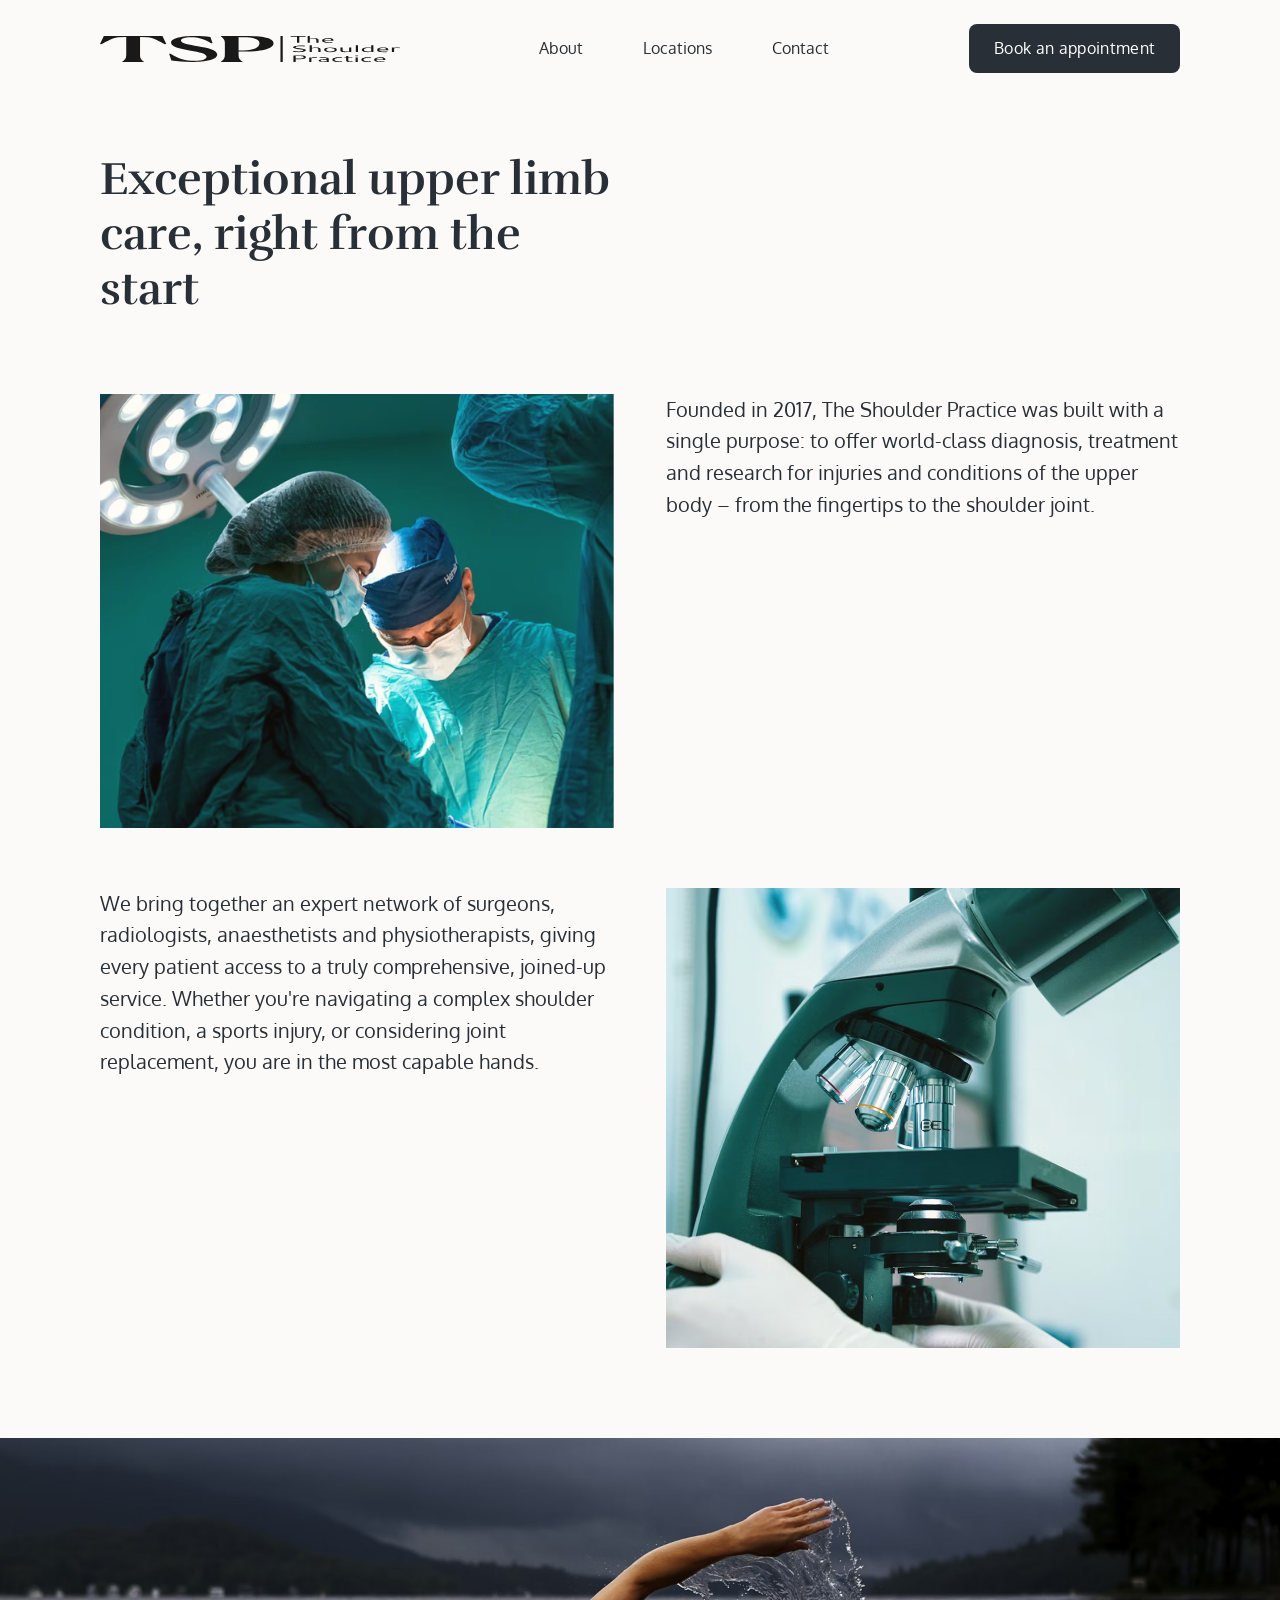
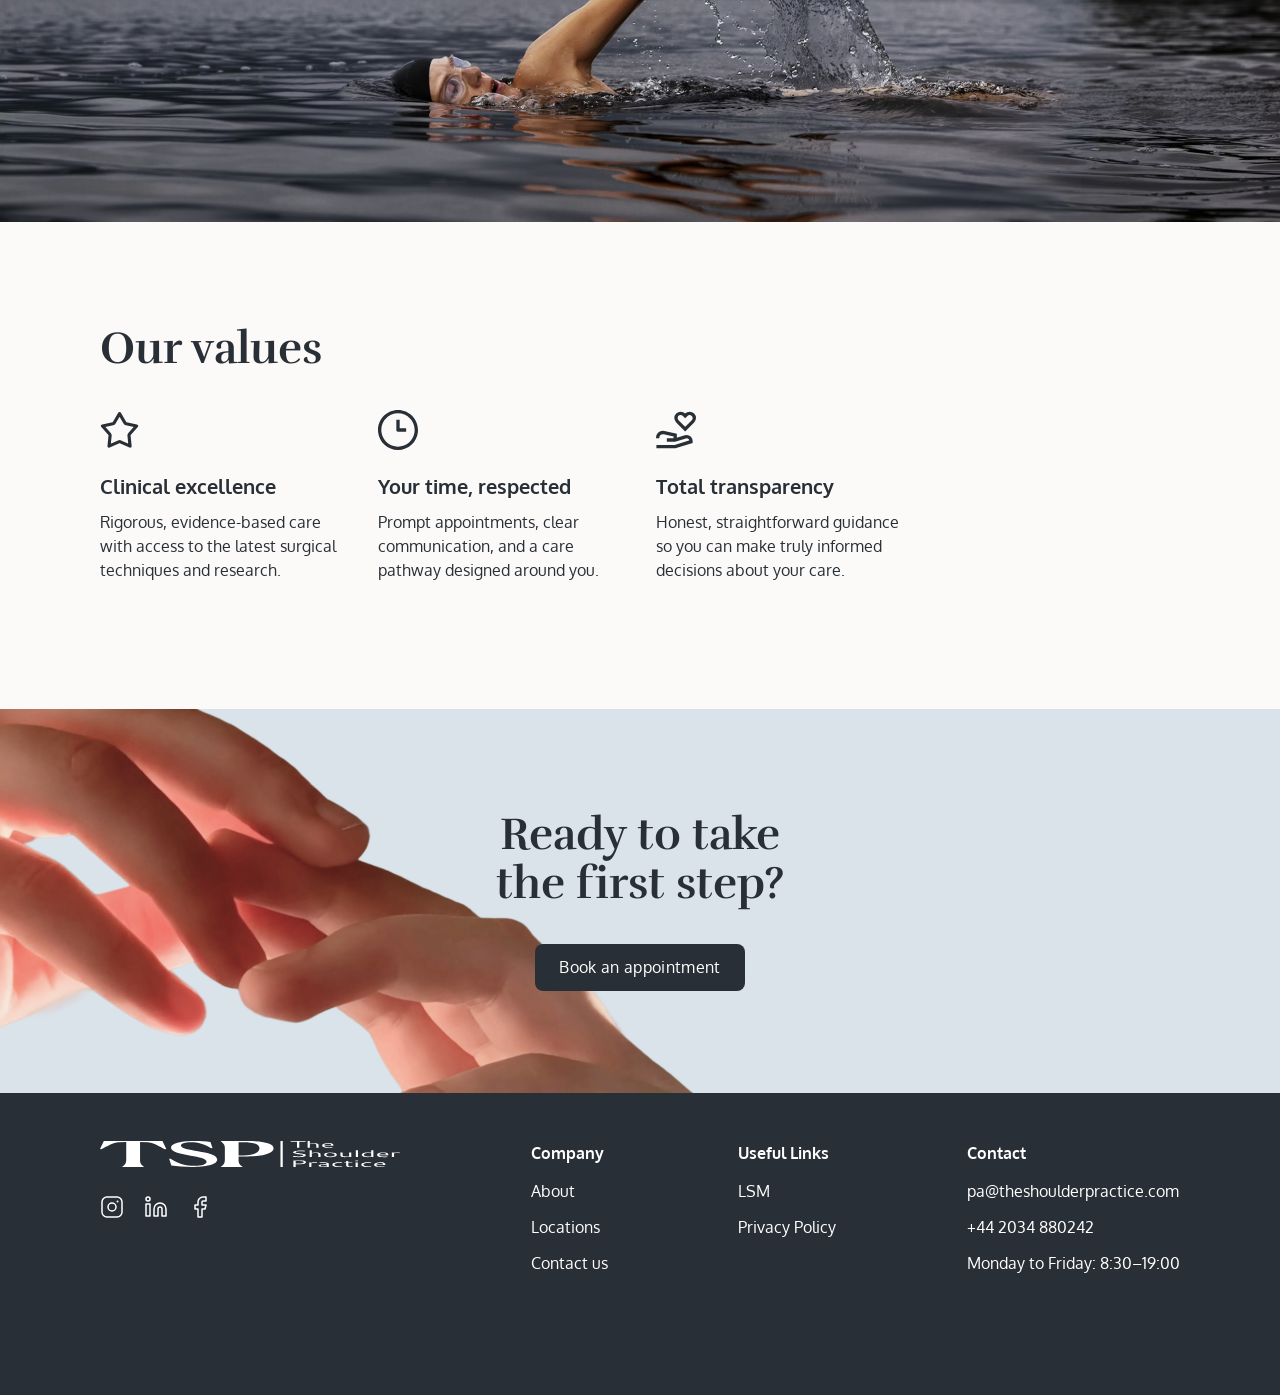
==== about.html @ f90e7d7c "first commit" ====
<!DOCTYPE html>
<html lang="en">
<head>
  <meta charset="UTF-8">
  <meta name="viewport" content="width=device-width, initial-scale=1.0">
  <title>About – The Shoulder Practice</title>
  <link rel="preconnect" href="https://fonts.googleapis.com">
  <link rel="preconnect" href="https://fonts.gstatic.com" crossorigin>
  <link href="https://fonts.googleapis.com/css2?family=Rufina:wght@400;700&family=Oxygen:wght@300;400;700&display=swap" rel="stylesheet">
  <link rel="stylesheet" href="styles.css">
</head>
<body class="about-page">

  <!-- NAVBAR -->
  <nav class="navbar" id="navbar">
    <div class="nav-inner">
      <a href="index.html" class="nav-logo-wrap">
        <img class="nav-logo logo-dark" src="logos/TSP_logo_dark.svg" alt="TSP">
      </a>
      <button class="nav-hamburger" id="nav-hamburger" aria-label="Toggle menu" aria-expanded="false">
        <span></span><span></span><span></span>
      </button>
      <div class="nav-links" id="nav-links">
        <a href="about.html">About</a>
        <a href="locations.html">Locations</a>
        <a href="contact.html">Contact</a>
      </div>
      <button class="btn-dark nav-cta">Book an appointment</button>
    </div>
  </nav>

  <!-- INTRO SECTION -->
  <section class="about-intro">
    <h1 class="about-heading">Exceptional upper limb care, right from the start</h1>
    <div class="about-grid">
      <img src="images/surgery.png" alt="Orthopaedic surgery" class="about-img about-img--surgery scroll-reveal">
      <p class="about-body about-para-founded scroll-reveal">Founded in 2017, The Shoulder Practice was built with a single purpose: to offer world-class diagnosis, treatment and research for injuries and conditions of the upper body – from the fingertips to the shoulder joint.</p>
      <p class="about-body about-para-network scroll-reveal">We bring together an expert network of surgeons, radiologists, anaesthetists and physiotherapists, giving every patient access to a truly comprehensive, joined-up service. Whether you're navigating a complex shoulder condition, a sports injury, or considering joint replacement, you are in the most capable hands.</p>
      <img src="images/lab.png" alt="Medical laboratory" class="about-img about-img--lab scroll-reveal">
    </div>
  </section>

  <!-- SWIMMING IMAGE -->
  <div class="about-swimming scroll-reveal">
    <img src="images/swimming.png" alt="">
  </div>

  <!-- OUR VALUES -->
  <section class="about-values scroll-reveal">
    <h2 class="section-heading">Our values</h2>
    <div class="values-grid">
      <div class="value-card">
        <img src="icons/star.svg" alt="" class="value-icon">
        <div class="value-text">
          <p class="value-title">Clinical excellence</p>
          <p class="value-desc">Rigorous, evidence-based care with access to the latest surgical techniques and research.</p>
        </div>
      </div>
      <div class="value-card">
        <img src="icons/clock.svg" alt="" class="value-icon">
        <div class="value-text">
          <p class="value-title">Your time, respected</p>
          <p class="value-desc">Prompt appointments, clear communication, and a care pathway designed around you.</p>
        </div>
      </div>
      <div class="value-card">
        <img src="icons/Share-Heart.svg" alt="" class="value-icon">
        <div class="value-text">
          <p class="value-title">Total transparency</p>
          <p class="value-desc">Honest, straightforward guidance so you can make truly informed decisions about your care.</p>
        </div>
      </div>
      <div class="value-card">
        <img src="icons/profile.svg" alt="" class="value-icon">
        <div class="value-text">
          <p class="value-title">Compassionate care</p>
          <p class="value-desc">We treat every patient as an individual – with warmth, attention and genuine commitment.</p>
        </div>
      </div>
    </div>
  </section>

  <!-- CTA BAND -->
  <section class="about-cta">
    <div class="about-cta-content scroll-reveal">
      <h2 class="section-heading">Ready to take the first step?</h2>
      <button class="btn-dark">Book an appointment</button>
    </div>
  </section>

  <!-- DARK FOOTER -->
  <footer class="footer-dark" id="contact">
    <div class="footer-dark-inner">
      <div class="footer-logo-col">
        <img src="logos/TSP_logo_light.svg" alt="TSP" class="footer-logo">
        <div class="socials">
          <a href="#" aria-label="Instagram">
            <svg width="24" height="24" viewBox="0 0 24 24" fill="none">
              <rect x="2" y="2" width="20" height="20" rx="5" stroke="white" stroke-width="1.5"/>
              <circle cx="12" cy="12" r="4" stroke="white" stroke-width="1.5"/>
              <circle cx="17.5" cy="6.5" r="1" fill="white"/>
            </svg>
          </a>
          <a href="#" aria-label="LinkedIn">
            <svg width="24" height="24" viewBox="0 0 24 24" fill="none">
              <path d="M16 8a6 6 0 016 6v7h-4v-7a2 2 0 00-2-2 2 2 0 00-2 2v7h-4v-7a6 6 0 016-6zM2 9h4v12H2z" stroke="white" stroke-width="1.5" stroke-linejoin="round"/>
              <circle cx="4" cy="4" r="2" stroke="white" stroke-width="1.5"/>
            </svg>
          </a>
          <a href="#" aria-label="Facebook">
            <svg width="24" height="24" viewBox="0 0 24 24" fill="none">
              <path d="M18 2h-3a5 5 0 00-5 5v3H7v4h3v8h4v-8h3l1-4h-4V7a1 1 0 011-1h3z" stroke="white" stroke-width="1.5" stroke-linejoin="round"/>
            </svg>
          </a>
        </div>
      </div>
      <div class="footer-dark-col">
        <p class="footer-dark-heading">Company</p>
        <a href="about.html">About</a>
        <a href="locations.html">Locations</a>
        <a href="contact.html">Contact us</a>
      </div>
      <div class="footer-dark-col">
        <p class="footer-dark-heading">Useful Links</p>
        <a href="#">LSM</a>
        <a href="#">Privacy Policy</a>
      </div>
      <div class="footer-dark-col">
        <p class="footer-dark-heading">Contact</p>
        <a href="mailto:pa@theshoulderpractice.com">pa@theshoulderpractice.com</a>
        <a href="tel:+442034880242">+44 2034 880242</a>
        <p>Monday to Friday: 8:30–19:00</p>
      </div>
    </div>
  </footer>

  <script src="about.js"></script>
</body>
</html>
---- styles.css ----
/* ── Reset ─────────────────────────────────────────────────── */
*, *::before, *::after { box-sizing: border-box; margin: 0; padding: 0; }

html {
  scroll-behavior: smooth;
  scroll-padding-top: var(--nav-h);
}

:root {
  --bg:     #fbfaf8;
  --dark:   #292f36;
  --text:   #292f36;
  --muted:  #878787;
  --blue:   rgba(109, 152, 186, 0.18);
  --px:     clamp(24px, 7.8vw, 100px);
  --serif:  'Rufina', serif;
  --sans:   'Oxygen', sans-serif;
  --radius: 14px;
  --ease:   cubic-bezier(.22,.68,0,1.1);
  --nav-h:  76px;
}

body {
  font-family: var(--sans);
  color: var(--text);
  background: var(--bg);
  overflow-x: hidden;
}

img    { display: block; max-width: 100%; }
a      { text-decoration: none; color: inherit; }
button { font-family: var(--sans); cursor: pointer; border: none; background: none; }


/* ── Typography helpers ──────────────────────────────────────── */
.label {
  font-weight: 700;
  font-size: 16px;
  line-height: 1.2;
  color: var(--dark);
}

.section-heading {
  font-family: var(--serif);
  font-weight: 700;
  font-size: clamp(28px, 3.5vw, 46px);
  line-height: 1.1;
  color: var(--dark);
}

.section-heading.center { text-align: center; }

/* "Our locations" carousel heading on homepage — 56px to match design */
#locations .section-heading {
  font-size: clamp(36px, 4.4vw, 56px);
}
.section-padded { padding: 0 var(--px); }


/* ── Buttons ─────────────────────────────────────────────────── */
.btn-dark {
  background: var(--dark);
  color: #fff;
  padding: 14px 24px;
  border-radius: 8px;
  font-size: 16px;
  line-height: 1.2;
  letter-spacing: 0.32px;
  white-space: nowrap;
  transition: background 0.22s, transform 0.18s, box-shadow 0.2s;
}
.btn-dark:hover {
  background: #1b2027;
}
.btn-dark:active { }

.btn-outline {
  border: 1.5px solid var(--text);
  color: var(--text);
  padding: 8px 20px;
  border-radius: 8px;
  font-size: 14px;
  line-height: 1.2;
  letter-spacing: 0.28px;
  background: transparent;
  transition: background 0.22s, color 0.22s;
  display: inline-block;
  white-space: nowrap;
  width: auto;
  align-self: flex-start;
}
.btn-outline:hover { background: #292F36; color: #fff; }

.btn-outline-dark {
  border: 1.5px solid var(--dark);
  color: var(--dark);
  padding: 14px 24px;
  border-radius: 8px;
  font-size: 16px;
  letter-spacing: 0.32px;
  background: transparent;
  transition: background 0.22s, color 0.22s, transform 0.18s, box-shadow 0.2s;
}
.btn-outline-dark:hover {
  background: var(--dark);
  color: #fff;
  transform: translateY(-1px);
  box-shadow: 0 6px 20px rgba(41,47,54,0.18);
}


/* ── NAVBAR ──────────────────────────────────────────────────── */
.navbar {
  position: fixed;
  top: 0;
  left: 0;
  right: 0;
  z-index: 100;
  background: transparent;
  padding: 0;
  transition: background 0.4s ease, box-shadow 0.4s ease;
  isolation: isolate;
}

.navbar.scrolled {
  background: var(--bg);
  box-shadow: 0 1px 0 rgba(0,0,0,0.07);
}

.nav-inner {
  display: flex;
  align-items: center;
  justify-content: space-between;
  padding: 24px var(--px) 16px;
  gap: 24px;
}

/* Logo swap */
.nav-logo-wrap { display: flex; flex-shrink: 0; }
.nav-logo      { height: 26px; width: auto; }
.logo-dark     { display: none; }
.navbar.scrolled .logo-light { display: none; }
.navbar.scrolled .logo-dark  { display: block; }

/* Links */
.nav-links {
  display: flex;
  gap: 60px;
  align-items: center;
}

.nav-links a {
  color: #fff;
  font-size: 16px;
  line-height: 1.2;
  position: relative;
  transition: opacity 0.2s;
}

.nav-links a::after {
  content: '';
  position: absolute;
  bottom: -2px; left: 0; right: 0;
  height: 1px;
  background: currentColor;
  transform: scaleX(0);
  transform-origin: center;
  transition: transform 0.22s ease;
}

.nav-links a:hover { opacity: 0.72; }
.nav-links a:hover::after { transform: scaleX(1); }

/* Scrolled state — dark links */
.navbar.scrolled .nav-links a { color: var(--dark); }

/* CTA button — always navy */
.nav-cta {
  background: var(--dark) !important;
  border: 1.5px solid transparent;
  color: #fff !important;
  box-shadow: none !important;
  transition: background 0.22s ease, transform 0.18s, box-shadow 0.2s;
}
.nav-cta:hover {
  background: #1b2027 !important;
}

/* Hamburger */
.nav-hamburger {
  display: none;
  flex-direction: column;
  gap: 5px;
  width: 28px;
  padding: 3px 0;
  z-index: 10;
}

.nav-hamburger span {
  display: block;
  height: 1.5px;
  background: #fff;
  border-radius: 2px;
  transform-origin: center;
  transition: transform 0.32s ease, opacity 0.22s ease, background 0.4s ease;
}

.navbar.scrolled .nav-hamburger span { background: var(--dark); }

.nav-hamburger.open span:nth-child(1) { transform: translateY(6.5px) rotate(45deg); }
.nav-hamburger.open span:nth-child(2) { opacity: 0; transform: scaleX(0); }
.nav-hamburger.open span:nth-child(3) { transform: translateY(-6.5px) rotate(-45deg); }


/* ── HERO ────────────────────────────────────────────────────── */
.hero {
  position: relative;
  height: 100vh;
  min-height: 620px;
  max-height: 960px;
  display: flex;
  align-items: center;
  justify-content: center;
  overflow: hidden;
}

.hero-bg       { position: absolute; inset: 0; }
.hero-bg > video {
  width: 100%;
  height: 100%;
  object-fit: cover;
  object-position: center center;
}

.hero-overlay {
  position: absolute;
  inset: 0;
  background: rgba(41,47,54,0.18);
  backdrop-filter: blur(14px);
  -webkit-backdrop-filter: blur(14px);
}

.hero-content {
  position: relative;
  z-index: 1;
  width: min(620px, 90%);
  display: flex;
  flex-direction: column;
  align-items: center;
  gap: 32px;
  text-align: center;
  color: var(--bg);
  animation: fadeUp 1s var(--ease) 0.1s both;
  margin: 0 auto;
}

.hero-content h1,
.hero-content p {
  text-align: center;
  width: 100%;
}

.hero-content h1 {
  font-family: var(--serif);
  font-weight: 700;
  font-size: clamp(32px, 4.4vw, 56px);
  line-height: 1.15;
}

.hero-content > p {
  font-size: clamp(16px, 1.8vw, 22px);
  line-height: 1.5;
  opacity: 0.9;
}



/* ── CONTENT CARD ────────────────────────────────────────────── */
.content-card {
  background: var(--bg);
  border-radius: 40px 40px 0 0;
  padding: 100px var(--px);
  margin-top: -44px;
  position: relative;
  z-index: 1;
  display: flex;
  flex-direction: column;
  gap: 96px;
}


/* ── STATS ───────────────────────────────────────────────────── */
.stats-section { display: flex; flex-direction: column; gap: 52px; }

.stats-block {
  display: flex;
  flex-direction: column;
  gap: 36px;
}

.stats-block h2 {
  font-family: var(--serif);
  font-weight: 700;
  font-size: clamp(26px, 3.3vw, 44px);
  line-height: 1.2;
  color: var(--dark);
  max-width: 524px;
}

.stats-grid {
  display: grid;
  grid-template-columns: repeat(4, 1fr);
  gap: 32px;
  align-items: flex-end;
}

.stat {
  display: flex;
  flex-direction: column;
  gap: 0;
  justify-content: flex-end;
}

.stat-n {
  font-family: var(--serif);
  font-weight: 700;
  font-size: clamp(44px, 5.5vw, 68px);
  line-height: 1;
  color: var(--dark);
  display: block;
  margin-bottom: 10px;
}

.stat-l { font-size: 16px; line-height: 1.2; color: var(--muted); margin-bottom: 0; }
.stat-l--nowrap { white-space: nowrap; }


/* ── SERVICES ────────────────────────────────────────────────── */
.services-block { display: flex; flex-direction: column; gap: 32px; }

.divider { height: 1px; background: rgba(25,25,25,0.12); }

.services-grid {
  display: grid;
  grid-template-columns: repeat(4, 1fr);
  gap: 32px;
}

.service {
  display: flex;
  flex-direction: column;
  gap: 16px;
  opacity: 0;
  transform: translateY(24px);
  transition: opacity 0.55s ease, transform 0.55s ease;
}

.service.visible { opacity: 1; transform: translateY(0); }

.svc-icon {
  width: 40px;
  height: 40px;
  object-fit: contain;
}

.service h3 { font-size: 20px; font-weight: 700; line-height: 1.2; color: var(--dark); }
.service p  { font-size: 15px; line-height: 1.65; color: #555; }


/* ── EXPERTISE ───────────────────────────────────────────────── */
.expertise {
  position: relative;
  overflow: hidden;
  background: #dde6ec;
  /* Fixed height keeps the section stable when switching tabs */
  height: 660px;
}

.expertise-bg { position: absolute; inset: 0; }

.exp-bg {
  position: absolute;
  inset: 0;
  width: 100%;
  height: 100%;
  object-fit: cover;
  object-position: right center;
  opacity: 0;
  transition: opacity 0.65s cubic-bezier(.4,0,.2,1);
}

.exp-bg.active { opacity: 1; }

.expertise-content {
  position: relative;
  z-index: 1;
  padding: 72px var(--px);
  max-width: min(560px, 58%);
  height: 100%;
  display: flex;
  flex-direction: column;
  gap: 40px;
}

.exp-nav {
  display: flex;
  flex-direction: column;
  gap: 20px;
}

.exp-tab {
  font-family: var(--serif);
  font-weight: 700;
  font-size: clamp(26px, 3.4vw, 44px);
  line-height: 1;
  color: var(--muted);
  text-align: left;
  transition: color 0.28s ease;
  cursor: pointer;
  padding: 0;
  /* Fixed height so switching tabs never shifts layout */
  display: block;
}

.exp-tab:hover:not(.active) { color: rgba(25,25,25,0.45); }

.exp-tab.active { color: var(--dark); cursor: default; }

.exp-desc {
  font-size: clamp(15px, 1.45vw, 17px);
  line-height: 1.7;
  color: var(--dark);
  display: flex;
  flex-direction: column;
  gap: 14px;
  transition: opacity 0.28s ease;
}

.exp-desc.fading { opacity: 0; }


/* ── CAROUSEL SECTIONS ───────────────────────────────────────── */
.carousel-section {
  display: flex;
  flex-direction: column;
  gap: 36px;
  padding: 120px 0;
}

/* Heading row */
.carousel-header {
  display: block;
}

.carousel-header .section-heading {
  max-width: 524px;
}

.carousel-header--spaced {
  display: flex;
  align-items: center;
  justify-content: space-between;
}

.carousel-header-actions {
  display: flex;
  align-items: center;
  gap: 12px;
}

/* Tertiary text-only button (matches navbar link style) */
.btn-text {
  font-family: var(--sans);
  font-size: 16px;
  color: var(--dark);
  background: none;
  border: none;
  padding: 0;
  cursor: pointer;
  text-decoration: none;
  position: relative;
  transition: opacity 0.2s;
}

.btn-text::after {
  content: '';
  position: absolute;
  bottom: -2px; left: 0; right: 0;
  height: 1px;
  background: currentColor;
  transform: scaleX(0);
  transform-origin: center;
  transition: transform 0.22s ease;
}

.btn-text:hover { opacity: 0.72; }
.btn-text:hover::after { transform: scaleX(1); }

/* Controls sit below the track */
.carousel-controls {
  display: flex;
  gap: 12px;
  align-items: center;
  justify-content: flex-end;
  padding: 0 var(--px);
}

/* Arrow buttons */
.c-btn {
  width: 48px;
  height: 48px;
  display: flex;
  align-items: center;
  justify-content: center;
  border-radius: 50%;
  flex-shrink: 0;
  padding: 0;
  background: none;
  border: none;
  transition: opacity 0.2s, transform 0.18s ease;
}

.c-btn img         { width: 48px; height: 48px; display: block; }
.c-btn.c-prev img  { transform: rotate(180deg); }
.c-btn:hover       { transform: scale(1.08); }
.c-btn.c-prev:hover img { transform: rotate(180deg) scale(1.08); }

/* Disabled: transparent circle with dark border + dark arrow */
.c-btn:disabled {
  --fill-0: transparent;
  --stroke-0: #292f36;
  border: 1px solid #292f36;
  opacity: 1;
  transform: none;
  cursor: not-allowed;
}
.c-btn.c-prev:disabled img { transform: rotate(180deg); }

/* Track */
.carousel-clip {
  width: 100%;
  overflow: hidden;
  cursor: grab;
  user-select: none;
}

.carousel-clip.grabbing { cursor: grabbing; }

.carousel-track {
  display: flex;
  gap: 20px;
  padding: 16px 0 8px;   /* top padding gives cards room to translateY up without clipping */
  overflow-x: auto;
  scroll-behavior: smooth;
  scrollbar-width: none;
  -ms-overflow-style: none;
  scroll-snap-type: x mandatory;
  scroll-padding-left: var(--px);
}

.carousel-track::-webkit-scrollbar { display: none; }

/* Left spacer — keeps first card aligned with heading inside overflow:hidden */
.carousel-track::before {
  content: '';
  display: block;
  min-width: var(--px);
  flex-shrink: 0;
}

/* Right spacer — mirrors left so last card has equal breathing room */
.carousel-track::after {
  content: '';
  display: block;
  min-width: var(--px);
  flex-shrink: 0;
}


/* ── TEAM CARDS ──────────────────────────────────────────────── */
.team-card {
  position: relative;
  width: clamp(260px, 27vw, 360px);
  height: 460px;
  flex-shrink: 0;
  border-radius: var(--radius);
  overflow: hidden;
  scroll-snap-align: start;
  cursor: default;
}

.team-photo {
  position: absolute;
  inset: 0;
  border-radius: var(--radius);
  overflow: hidden;
  background: #dae3ea; /* fallback while image loads */
}

.team-photo img {
  width: 100%;
  height: 100%;
  object-fit: cover;
  object-position: top;
}

/* Glass info panel — all corners rounded */
.team-info {
  position: absolute;
  bottom: 0; left: 0; right: 0;
  height: 198px;
  background: rgba(255,255,255,0.44);
  backdrop-filter: blur(20px);
  -webkit-backdrop-filter: blur(20px);
  border-radius: var(--radius);        /* all 4 corners */
  padding: 18px 18px 18px 18px;
  display: flex;
  flex-direction: column;
  gap: 18px;
  justify-content: flex-start;
}

.team-info .btn-outline { margin-top: auto; }

.team-name  { font-size: 20px; line-height: 1.2; color: var(--dark); }
.team-title { font-weight: 700; font-size: 13px; line-height: 1.3; color: var(--dark); }
.team-hosp  { font-size: 12px; line-height: 1.3; color: #555; margin-top: 2px; }


/* ── REVIEW ──────────────────────────────────────────────────── */
.review {
  background: var(--blue);
  padding: 120px var(--px);
  display: flex;
  flex-direction: column;
  gap: 36px;
  align-items: center;
  text-align: center;
}

.review-body {
  display: flex;
  flex-direction: column;
  gap: 18px;
  align-items: center;
  max-width: 680px;
}

.stars-img { height: 22px; width: auto; }

.review-body blockquote {
  font-size: clamp(17px, 1.9vw, 24px);
  line-height: 1.5;
  font-style: normal;
  color: var(--dark);
}

.review-author { font-size: 16px; color: #666; }


/* ── LOCATION CARDS ──────────────────────────────────────────── */
.loc-card {
  position: relative;
  cursor: default;
  width: clamp(260px, 27vw, 360px);
  height: 400px;
  flex-shrink: 0;
  border-radius: var(--radius);
  overflow: hidden;
  scroll-snap-align: start;
}



.loc-card > img {
  position: absolute;
  inset: 0;
  width: 100%;
  height: 100%;
  object-fit: cover;
  object-position: center;
}

.loc-overlay {
  position: absolute;
  inset: 0;
  background: rgba(255,255,255,0.28);
  backdrop-filter: blur(5px);
  -webkit-backdrop-filter: blur(5px);
  padding: 28px 20px;
  display: flex;
  flex-direction: column;
  gap: 14px;
}

.loc-name { font-size: clamp(16px, 1.6vw, 22px); line-height: 1.3; color: var(--dark); }
.loc-addr { font-size: 14px; line-height: 1.6; text-decoration: underline; color: var(--dark); }


/* ── FEATURED IN ─────────────────────────────────────────────── */
.featured {
  padding: 100px 0 120px;     /* no side padding — logos go edge to edge */
  display: flex;
  flex-direction: column;
  gap: 48px;
  align-items: center;
}

.featured .section-heading { padding: 0 var(--px); }

.featured-logos {
  display: flex;
  gap: 52px;
  align-items: center;
  justify-content: center;
  width: 100%;
  flex-wrap: nowrap;          /* single line */
  overflow: hidden;
  padding: 8px 0;
  /* Fade to transparent on both sides */
  -webkit-mask-image: linear-gradient(
    to right,
    transparent 0%,
    black 12%,
    black 88%,
    transparent 100%
  );
  mask-image: linear-gradient(
    to right,
    transparent 0%,
    black 12%,
    black 88%,
    transparent 100%
  );
}

.featured-logos img {
  height: 44px;
  width: auto;
  object-fit: contain;
  opacity: 0.38;
  filter: grayscale(1);
  flex-shrink: 0;
  /* No hover effect */
}


/* ── FOOTER ──────────────────────────────────────────────────── */
.footer { position: relative; overflow: hidden; }

.footer-bg { position: absolute; inset: 0; z-index: 0; }
.footer-bg > img { width: 100%; height: 100%; object-fit: cover; object-position: center top; }

.footer-gradient {
  position: absolute; inset: 0;
  background:
    linear-gradient(248deg, rgba(251,250,248,.82) 14%, rgba(251,250,248,0) 50%),
    linear-gradient(0deg,   rgba(251,250,248,1) 12%, rgba(251,250,248,0) 44%),
    linear-gradient(180deg, rgba(251,250,248,1) 0%,  rgba(251,250,248,0) 36%),
    rgba(251,250,248,0.16);
}

.footer-inner {
  position: relative;
  z-index: 1;
  display: flex;
  justify-content: space-between;
  align-items: flex-start;
  flex-wrap: wrap;
  gap: 48px;
  padding: 72px var(--px) 88px;
}

.footer-logo-col { display: flex; flex-direction: column; gap: 28px; }
.footer-logo     { height: 26px; width: auto; }

.socials { display: flex; gap: 20px; align-items: center; }
.socials a { display: flex; transition: opacity 0.2s, transform 0.2s; }
.socials a:hover { opacity: 0.55; transform: translateY(-2px); }
.socials img, .socials svg { width: 24px; height: 24px; }

.footer-col {
  display: flex;
  flex-direction: column;
  gap: 12px;
  font-size: 16px;
  line-height: 1.5;
  color: var(--dark);
}

.footer-heading { font-weight: 700; margin-bottom: 2px; }
.footer-col a:hover { opacity: 0.65; text-decoration: underline; }


/* ── ANIMATIONS ──────────────────────────────────────────────── */
@keyframes fadeUp {
  from { opacity: 0; transform: translateY(40px); }
  to   { opacity: 1; transform: translateY(0); }
}


@keyframes slideDown {
  from { opacity: 0; transform: translateY(-6px); }
  to   { opacity: 1; transform: translateY(0); }
}

.scroll-reveal {
  opacity: 0;
  transform: translateY(28px);
  transition: opacity 0.85s var(--ease), transform 0.85s var(--ease);
}

.scroll-reveal.visible { opacity: 1; transform: translateY(0); }


/* ── HEADING BLUR-IN ──────────────────────────────────────── */
h1.heading-blur-in,
h2.heading-blur-in,
h3.heading-blur-in {
  opacity: 0;
  filter: blur(8px);
  transition: opacity 0.7s ease-out, filter 0.7s ease-out;
}

h1.heading-blur-in.visible,
h2.heading-blur-in.visible,
h3.heading-blur-in.visible {
  opacity: 1;
  filter: blur(0);
}


/* ── BIO MODAL ───────────────────────────────────────────────── */
.bio-backdrop {
  position: fixed;
  inset: 0;
  background: rgba(41,47,54,0.55);
  z-index: 300;
  display: flex;
  align-items: center;
  justify-content: center;
  padding: 24px;
  opacity: 0;
  pointer-events: none;
  transition: opacity 0.25s ease;
}

.bio-backdrop.open {
  opacity: 1;
  pointer-events: all;
}

.bio-card {
  background: #dfe6ec;
  border-radius: 20px;
  padding: 40px;
  max-width: 680px;
  width: 100%;
  position: relative;
  transform: translateY(16px) scale(0.98);
  transition: transform 0.28s var(--ease);
  max-height: 90vh;
  overflow-y: auto;
  scrollbar-width: none;
}

.bio-card::-webkit-scrollbar { display: none; }

.bio-backdrop.open .bio-card {
  transform: translateY(0) scale(1);
}

.bio-close {
  position: absolute;
  top: 18px;
  right: 18px;
  width: 40px;
  height: 40px;
  border-radius: 50%;
  background: none;
  border: 1px solid #292f36;
  display: flex;
  align-items: center;
  justify-content: center;
  flex-shrink: 0;
}

.bio-name {
  font-family: var(--serif);
  font-weight: 700;
  font-size: clamp(22px, 3vw, 32px);
  line-height: 1.2;
  color: var(--dark);
  padding-right: 52px;
  margin-bottom: 8px;
}

.bio-sub {
  font-size: 15px;
  line-height: 1.4;
  color: var(--muted);
  margin-bottom: 20px;
}

.bio-para {
  font-size: 15px;
  line-height: 1.65;
  color: var(--text);
  margin-bottom: 16px;
}

.bio-list {
  list-style: disc;
  padding-left: 20px;
  display: flex;
  flex-direction: column;
  gap: 8px;
}

.bio-list li {
  font-size: 15px;
  line-height: 1.55;
  color: var(--text);
}

@media (max-width: 600px) {
  .bio-card { padding: 28px 20px; border-radius: 14px; }
  .bio-name { font-size: 20px; }
  .bio-sub, .bio-para, .bio-list li { font-size: 13px; }
  .bio-list { gap: 6px; }
}


/* ── RESPONSIVE ──────────────────────────────────────────────── */

/* Large tablet */
@media (max-width: 1100px) {
  .services-grid { gap: 24px; }
  .expertise-content { max-width: 65%; }
  .expertise { height: 620px; }
}

/* Tablet */
@media (max-width: 860px) {
  .services-grid { grid-template-columns: repeat(2,1fr); }
  .expertise-content { max-width: 80%; }
  .exp-bg { object-position: 75% center; }
  .expertise { height: 580px; }
}

/* Mobile nav breakpoint */
@media (max-width: 720px) {
  .nav-links     { display: none; }
  .nav-cta       { display: none; }
  .nav-hamburger { display: flex; }

  /* Dropdown — positioned inside sticky nav, spans full width */
  .nav-links.mobile-open {
    display: flex;
    flex-direction: column;
    position: absolute;
    top: 100%; left: 0; right: 0;
    background: rgba(251,250,248,0.98);
    backdrop-filter: blur(22px);
    -webkit-backdrop-filter: blur(22px);
    border-bottom: 1px solid rgba(0,0,0,0.07);
    box-shadow: 0 8px 28px rgba(0,0,0,0.08);
    gap: 0;
    padding: 0;
    animation: slideDown 0.28s ease;
    /* No pill styling on mobile */
    background: var(--bg);
    border-radius: 0;
  }

  .nav-links.mobile-open a {
    color: var(--dark);
    font-size: 16px;
    padding: 16px var(--px);
    border-bottom: 1px solid rgba(0,0,0,0.06);
    width: 100%;
    opacity: 1 !important;
  }

  .nav-links.mobile-open a::after { display: none; }
}

/* Mobile — keep glass overlay on photo (same as desktop) */
@media (max-width: 768px) {
  .team-card {
    height: auto;
  }

  .team-photo {
    position: static;        /* static so card inherits its height */
    height: 320px;
    border-radius: var(--radius);
  }

  .team-info {
    position: absolute;      /* overlay bottom of photo, not below it */
    bottom: 0;
    left: 0;
    right: 0;
    height: auto;
    border-radius: 0 0 var(--radius) var(--radius);
    background: rgba(255,255,255,0.44);
    backdrop-filter: blur(20px);
    -webkit-backdrop-filter: blur(20px);
  }

  /* Expertise — prevent layout shift when switching tabs */
  .exp-desc { min-height: 140px; }
}

/* Small mobile */
@media (max-width: 600px) {
  /* Hero */
  .hero-content h1  { font-size: clamp(26px, 7vw, 36px); }

  /* Content card */
  .content-card { padding: 72px var(--px) 80px; gap: 64px; }

  /* Stats — 2 columns on mobile */
  .stats-grid { grid-template-columns: repeat(2, 1fr); gap: 24px; }

  /* Services — single column */
  .services-grid { grid-template-columns: 1fr; gap: 28px; }

  /* Expertise — let height be auto on mobile, background clips correctly */
  .expertise          { height: auto; }
  .expertise-content  { max-width: 100%; height: auto; padding: 48px var(--px) 56px; }
  .exp-bg             { object-position: right center; }
  .exp-tab            { font-size: clamp(22px, 6vw, 32px); }

  /* Carousels — cards fill most of screen so one is clearly visible */
  .team-card { width: calc(100vw - 2 * var(--px) - 20px); height: auto; }
  .loc-card  { width: calc(100vw - 2 * var(--px) - 20px); height: 340px; }

  /* Review */
  .review { padding: 80px var(--px); }

  /* Featured */
  .featured         { padding: 72px 0 88px; }
  .featured-logos   { gap: 32px; }
  .featured-logos img { height: 32px; }

  /* Footer */
  .footer-inner { flex-direction: column; gap: 32px; }
  .footer-inner { padding: 56px var(--px) 64px; }
}

/* Very small phones */
@media (max-width: 390px) {
  .nav-inner { padding: 20px var(--px) 14px; }
  .stats-block h2 { font-size: 24px; }
}


/* ════════════════════════════════════════════════════════════
   ABOUT PAGE
   ════════════════════════════════════════════════════════════ */

/* Always-solid background on about page; box-shadow appears only on scroll via .scrolled */
.about-page .navbar { background: var(--bg); }
.about-page .navbar .nav-links a { color: var(--dark); }
.about-page .logo-dark  { display: block; }
.about-page .logo-light { display: none; }


/* ── Intro ─────────────────────────────────────────────────── */
.about-intro {
  padding: calc(var(--nav-h) + clamp(52px, 6vw, 76px)) var(--px) 0;
  background: var(--bg);
}

.about-heading {
  font-family: var(--serif);
  font-weight: 700;
  font-size: clamp(28px, 3.6vw, 46px);
  line-height: 1.2;
  color: var(--dark);
  max-width: 524px;
  margin-bottom: clamp(44px, 6vw, 76px);
}

.about-grid {
  display: grid;
  grid-template-columns: 1fr 1fr;
  grid-template-areas:
    "surgery  founded"
    "network  lab";
  column-gap: clamp(24px, 4vw, 56px);
  row-gap: clamp(36px, 5vw, 60px);
  align-items: start;
}

.about-img--surgery  { grid-area: surgery; }
.about-para-founded  { grid-area: founded; }
.about-para-network  { grid-area: network; }
.about-img--lab      { grid-area: lab; }

.about-body {
  font-size: clamp(15px, 1.6vw, 22px);
  line-height: 1.55;
  color: var(--text);
}

.about-img {
  width: 100%;
  display: block;
  object-fit: cover;
}

.about-img--surgery {
  aspect-ratio: 424 / 434;
  max-height: 434px;
}

.about-img--lab {
  height: clamp(280px, 36vw, 490px);
}


/* ── Swimming image ─────────────────────────────────────────── */
.about-swimming {
  margin-top: clamp(56px, 7vw, 96px);
  height: clamp(220px, 30vw, 419px);
  overflow: hidden;
}

.about-swimming img {
  width: 100%;
  height: 100%;
  object-fit: cover;
  object-position: center 20%;
}


/* ── Our values ─────────────────────────────────────────────── */
.about-values {
  padding: clamp(72px, 8vw, 120px) var(--px);
  display: flex;
  flex-direction: column;
  gap: 36px;
}

.values-grid {
  display: grid;
  grid-template-columns: repeat(4, 1fr);
  gap: 32px;
}

.value-card {
  display: flex;
  flex-direction: column;
  gap: 24px;
  opacity: 0;
  transform: translateY(24px);
  transition: opacity 0.55s ease, transform 0.55s ease;
}

.value-card.visible {
  opacity: 1;
  transform: translateY(0);
}

.value-icon {
  width: 40px;
  height: 40px;
  flex-shrink: 0;
  object-fit: contain;
}

.value-text {
  display: flex;
  flex-direction: column;
  gap: 12px;
}

.value-title {
  font-weight: 700;
  font-size: clamp(16px, 1.6vw, 24px);
  line-height: 1.2;
  color: var(--text);
}

.value-desc {
  font-size: 16px;
  line-height: 1.5;
  color: var(--text);
}


/* ── CTA band ───────────────────────────────────────────────── */
.about-cta {
  background: #dae3ea url('images/hands.png') center/cover no-repeat;
  height: clamp(300px, 30vw, 394px);
  display: flex;
  align-items: center;
  justify-content: center;
}

.about-cta-content {
  display: flex;
  flex-direction: column;
  align-items: center;
  gap: 36px;
  width: 100%;
  max-width: 524px;
  text-align: center;
  padding: 0 var(--px);
}

.about-cta-content .section-heading {
  max-width: 524px;
  width: 100%;
}


/* ── Dark footer ────────────────────────────────────────────── */
.footer-dark {
  background: var(--dark);
  color: #fff;
}

.footer-dark-inner {
  display: flex;
  justify-content: space-between;
  align-items: flex-start;
  flex-wrap: wrap;
  gap: 48px;
  padding: 48px var(--px) 120px;
}

.footer-dark .footer-logo-col { display: flex; flex-direction: column; gap: 28px; }
.footer-dark .footer-logo     { height: 26px; width: auto; }

.footer-dark .socials a { display: flex; transition: opacity 0.2s, transform 0.2s; }
.footer-dark .socials a:hover { opacity: 0.55; transform: translateY(-2px); }

.footer-dark-col {
  display: flex;
  flex-direction: column;
  gap: 12px;
  font-size: 16px;
  line-height: 1.5;
  color: #fff;
}

.footer-dark-heading { font-weight: 700; margin-bottom: 2px; }

.footer-dark-col a {
  color: #fff;
  transition: opacity 0.2s;
}

.footer-dark-col a:hover { opacity: 0.65; text-decoration: underline; }


/* ── About responsive ───────────────────────────────────────── */
@media (max-width: 1100px) {
  .values-grid { gap: 24px; }
}

@media (max-width: 860px) {
  .about-grid {
    grid-template-columns: 1fr;
    grid-template-areas:
      "founded"
      "surgery"
      "network"
      "lab";
  }
  .values-grid { grid-template-columns: repeat(2, 1fr); }
}

@media (max-width: 600px) {
  .about-intro { padding-top: calc(var(--nav-h) + 36px); }
  .about-heading { margin-bottom: 32px; }
  .about-img--surgery { aspect-ratio: 4 / 3; max-height: 280px; }
  .about-img--lab { height: 260px; }
  .about-swimming { height: 200px; }
  .about-cta { height: auto; padding: 64px 0; }
  .values-grid { grid-template-columns: 1fr; gap: 28px; }
  .footer-dark-inner { flex-direction: column; gap: 32px; padding: 56px var(--px) 64px; }
}

@media (max-width: 390px) {
  .about-heading { font-size: 26px; }
}


/* ════════════════════════════════════════════════════════════════
   LOCATIONS PAGE
   ════════════════════════════════════════════════════════════════ */

/* Transparent navbar initially; solid on scroll */
.locations-page .navbar { background: transparent; }
.locations-page .navbar.scrolled { background: var(--bg); box-shadow: 0 1px 0 rgba(0,0,0,0.07); }
.locations-page .navbar .nav-links a { color: var(--dark); }
.locations-page .logo-dark  { display: block; }
.locations-page .logo-light { display: none; }
.locations-page .nav-hamburger span { background: var(--dark); }

/* ── Page hero ──────────────────────────────────────────────── */
.loc-hero {
  position: relative;
  width: 100%;
  height: clamp(320px, 42vw, 511px);
  display: flex;
  align-items: center;
  justify-content: center;
  overflow: hidden;
  /* No margin-top — hero extends behind the transparent fixed navbar */
  padding-top: var(--nav-h);
}

.loc-hero-bg {
  position: absolute;
  inset: 0;
  width: 100%;
  height: 100%;
  object-fit: cover;
  object-position: bottom center;
}

.loc-hero-text {
  position: relative;
  z-index: 1;
  text-align: center;
  display: flex;
  flex-direction: column;
  gap: 18px;
  padding: 0 var(--px);
}

.loc-title {
  font-family: var(--serif);
  font-weight: 700;
  font-size: clamp(32px, 4.4vw, 56px);
  line-height: 1.2;
  color: var(--dark);
}

.loc-subtitle {
  font-family: var(--sans);
  font-size: clamp(16px, 2vw, 24px);
  color: var(--dark);
  line-height: 1.2;
}

/* ── Bottom sheet ───────────────────────────────────────────── */
.loc-bottomsheet {
  position: relative;
  z-index: 1;
  background: var(--bg);
  border-radius: 40px 40px 0 0;
  margin-top: -110px;
  padding-top: 80px;
}

/* ── Sections ───────────────────────────────────────────────── */
.loc-section {
  padding: 0 var(--px) 144px;
}

.loc-region {
  font-family: var(--sans);
  font-size: clamp(24px, 3vw, 36px);
  font-weight: 400;
  color: var(--dark);
  line-height: 1.2;
  margin-bottom: clamp(24px, 3vw, 36px);
}

/* ── Cards grid ─────────────────────────────────────────────── */
.loc-grid {
  display: grid;
  grid-template-columns: repeat(3, 300px);
  gap: clamp(24px, 4vw, 60px);
}

/* ── Individual card ────────────────────────────────────────── */
.locations-page .loc-card {
  width: 300px;
  height: 360px;
  border-radius: 14px;
  overflow: hidden;
  background-image: var(--card-bg);
  background-size: cover;
  background-position: center;
  position: relative;
  flex-shrink: 0;
  opacity: 0;
  transform: translateY(24px);
  transition: opacity 0.5s var(--ease), transform 0.5s var(--ease);
}

.locations-page .loc-card.visible {
  opacity: 1;
  transform: translateY(0);
}

.loc-card-glass {
  position: absolute;
  inset: 0;
  display: flex;
  flex-direction: column;
  justify-content: space-between;
  padding: 36px 20px 20px;
  background: rgba(255, 255, 255, 0.30);
  backdrop-filter: blur(5px);
  -webkit-backdrop-filter: blur(5px);
}

.loc-card-info {
  display: flex;
  flex-direction: column;
  gap: 18px;
  color: var(--dark);
}

.loc-card-name {
  font-family: var(--sans);
  font-size: 24px;
  line-height: 1.2;
  color: var(--dark);
}

.loc-card-address {
  font-family: var(--sans);
  font-size: 16px;
  line-height: 1.4;
  color: var(--dark);
  text-decoration: underline;
}

/* Visit website button */
.loc-visit {
  display: inline-flex;
  align-items: center;
  justify-content: center;
  align-self: flex-start;
  padding: 8px 20px;
  border-radius: 8px;
  border: 1px solid var(--dark);
  background: transparent;
  color: var(--dark);
  font-family: var(--sans);
  font-size: 16px;
  letter-spacing: 0.02em;
  line-height: 1.2;
  text-decoration: none;
  cursor: pointer;
  transition: background 0.25s var(--ease), color 0.25s var(--ease);
}

.loc-visit:hover {
  background: var(--dark);
  color: #fff;
}

/* ── Responsive ─────────────────────────────────────────────── */
@media (max-width: 1100px) {
  .loc-grid {
    grid-template-columns: repeat(2, 300px);
  }
}

@media (max-width: 720px) {
  .loc-hero { height: clamp(260px, 52vw, 380px); }
  .loc-bottomsheet { margin-top: -60px; border-radius: 24px 24px 0 0; padding-top: 56px; }
  .loc-grid {
    grid-template-columns: 1fr;
  }
  .locations-page .loc-card {
    width: 100%;
    height: 320px;
  }
}

@media (max-width: 390px) {
  .loc-title { font-size: 28px; }
  .loc-bottomsheet { margin-top: -40px; }
  .locations-page .loc-card { height: 280px; }
}


/* ════════════════════════════════════════════════════════════════
   CONTACT PAGE
   ════════════════════════════════════════════════════════════════ */

/* Full-page background applied directly to body — avoids scroll gaps */
body.contact-page {
  background: url('images/contact_us_background.jpg') center / cover no-repeat fixed;
}

/* Navbar: transparent over the background image, dark text */
.contact-page .navbar { background: transparent; }
.contact-page .navbar.scrolled { background: var(--bg); box-shadow: 0 1px 0 rgba(0,0,0,0.07); }
.contact-page .navbar .nav-links a { color: var(--dark); }
.contact-page .logo-dark  { display: block; }
.contact-page .logo-light { display: none; }
.contact-page .nav-hamburger span { background: var(--dark); }

/* Page layout wrapper — transparent so body bg shows through */
.contact-wrap {
  position: relative;
  z-index: 1;
  display: flex;
  flex-direction: column;
  min-height: 100vh;
  padding-top: var(--nav-h);
  background: transparent;
}

/* Main content: centres the card vertically in available space */
.contact-main {
  flex: 1;
  display: flex;
  align-items: flex-start;
  justify-content: center;
  padding: clamp(40px, 5vw, 60px) var(--px) clamp(48px, 6vw, 80px);
}

/* Frosted glass card */
.contact-card {
  background: rgba(255, 255, 255, 0.6);
  backdrop-filter: blur(20px);
  -webkit-backdrop-filter: blur(20px);
  border-radius: 18px;
  padding: clamp(36px, 4.4vw, 56px) clamp(28px, 3.75vw, 48px);
  width: 100%;
  max-width: 608px;
  display: flex;
  flex-direction: column;
  gap: 64px;
}

/* Top block: heading+desc and contact info */
.contact-top {
  display: flex;
  flex-direction: column;
  gap: 48px;
}

.contact-heading-block {
  display: flex;
  flex-direction: column;
  gap: 18px;
}

.contact-heading {
  font-family: var(--serif);
  font-weight: 700;
  font-size: clamp(36px, 4.4vw, 56px);
  line-height: 1.2;
  color: var(--dark);
}

.contact-desc {
  font-size: 16px;
  line-height: 1.6;
  color: var(--dark);
}

/* Mail / Phone row */
.contact-info {
  display: flex;
  gap: clamp(28px, 5.8vw, 74px);
  align-items: flex-start;
  flex-wrap: wrap;
}

.contact-info-item {
  display: flex;
  flex-direction: column;
  gap: 12px;
}

.contact-info-label {
  font-weight: 700;
  font-size: 16px;
  line-height: 1.2;
  color: var(--dark);
}

.contact-info-value {
  font-size: 16px;
  line-height: 1.2;
  color: var(--dark);
  text-decoration: none;
}

.contact-info-value:hover {
  text-decoration: underline;
}

/* Form */
.contact-form {
  display: flex;
  flex-direction: column;
  gap: 30px;
}

.contact-field {
  display: flex;
  flex-direction: column;
  gap: 12px;
}

.contact-field label {
  font-family: var(--sans);
  font-size: 16px;
  line-height: 1.2;
  color: var(--dark);
}

.contact-field input,
.contact-field textarea {
  font-family: var(--sans);
  font-size: 16px;
  color: var(--dark);
  background: transparent;
  border: 1px solid #6f7b89;
  border-radius: 4px;
  padding: 10px 14px;
  outline: none;
  transition: border-color 0.2s, box-shadow 0.2s;
  width: 100%;
  resize: vertical;
}

.contact-field input { height: 46px; }
.contact-field textarea { height: 92px; min-height: 92px; }

.contact-field input:focus,
.contact-field textarea:focus {
  border-color: var(--dark);
  box-shadow: 0 0 0 3px rgba(41,47,54,0.12);
}

/* Accessible error state */
.contact-field input:invalid:not(:placeholder-shown),
.contact-field textarea:invalid:not(:placeholder-shown) {
  border-color: #c0392b;
}

.contact-submit {
  width: 100%;
  padding: 16px;
  font-size: 16px;
  letter-spacing: 0.32px;
  display: flex;
  align-items: center;
  justify-content: center;
  border-radius: 8px;
  cursor: pointer;
  transition: background 0.22s, transform 0.18s, box-shadow 0.2s;
}

.contact-submit:hover {
  background: #1b2027;
}

/* Footer with dark gradient overlay */
.contact-footer {
  position: relative;
  z-index: 1;
}

.contact-footer-inner {
  background: linear-gradient(to bottom, rgba(0,0,0,0) 0%, rgba(0,0,0,0.88) 100%);
  display: flex;
  justify-content: space-between;
  align-items: flex-start;
  flex-wrap: wrap;
  gap: 48px;
  padding: 72px var(--px) 88px;
}

.contact-footer-logo-col {
  display: flex;
  flex-direction: column;
  gap: 28px;
}

.contact-footer-col {
  display: flex;
  flex-direction: column;
  gap: 12px;
  font-size: 16px;
  line-height: 1.5;
  color: #fff;
}

.contact-footer-heading {
  font-weight: 700;
  margin-bottom: 2px;
  color: #fff;
}

.contact-footer-col a {
  color: #fff;
  transition: opacity 0.2s;
}

.contact-footer-col a:hover {
  opacity: 0.65;
  text-decoration: underline;
}

.contact-footer-col p { color: #fff; }

.contact-footer .socials svg path,
.contact-footer .socials svg circle {
  stroke: #fff;
}

.contact-footer .socials img {
  filter: brightness(10);
}

/* ── Contact responsive ─────────────────────────────────────── */
@media (max-width: 720px) {
  .contact-card { max-width: 100%; }
}

@media (max-width: 600px) {
  .contact-footer-inner { flex-direction: column; gap: 32px; padding: 56px var(--px) 64px; }
  .contact-info { flex-direction: column; gap: 20px; }
}

@media (max-width: 390px) {
  .contact-heading { font-size: 32px; }
}
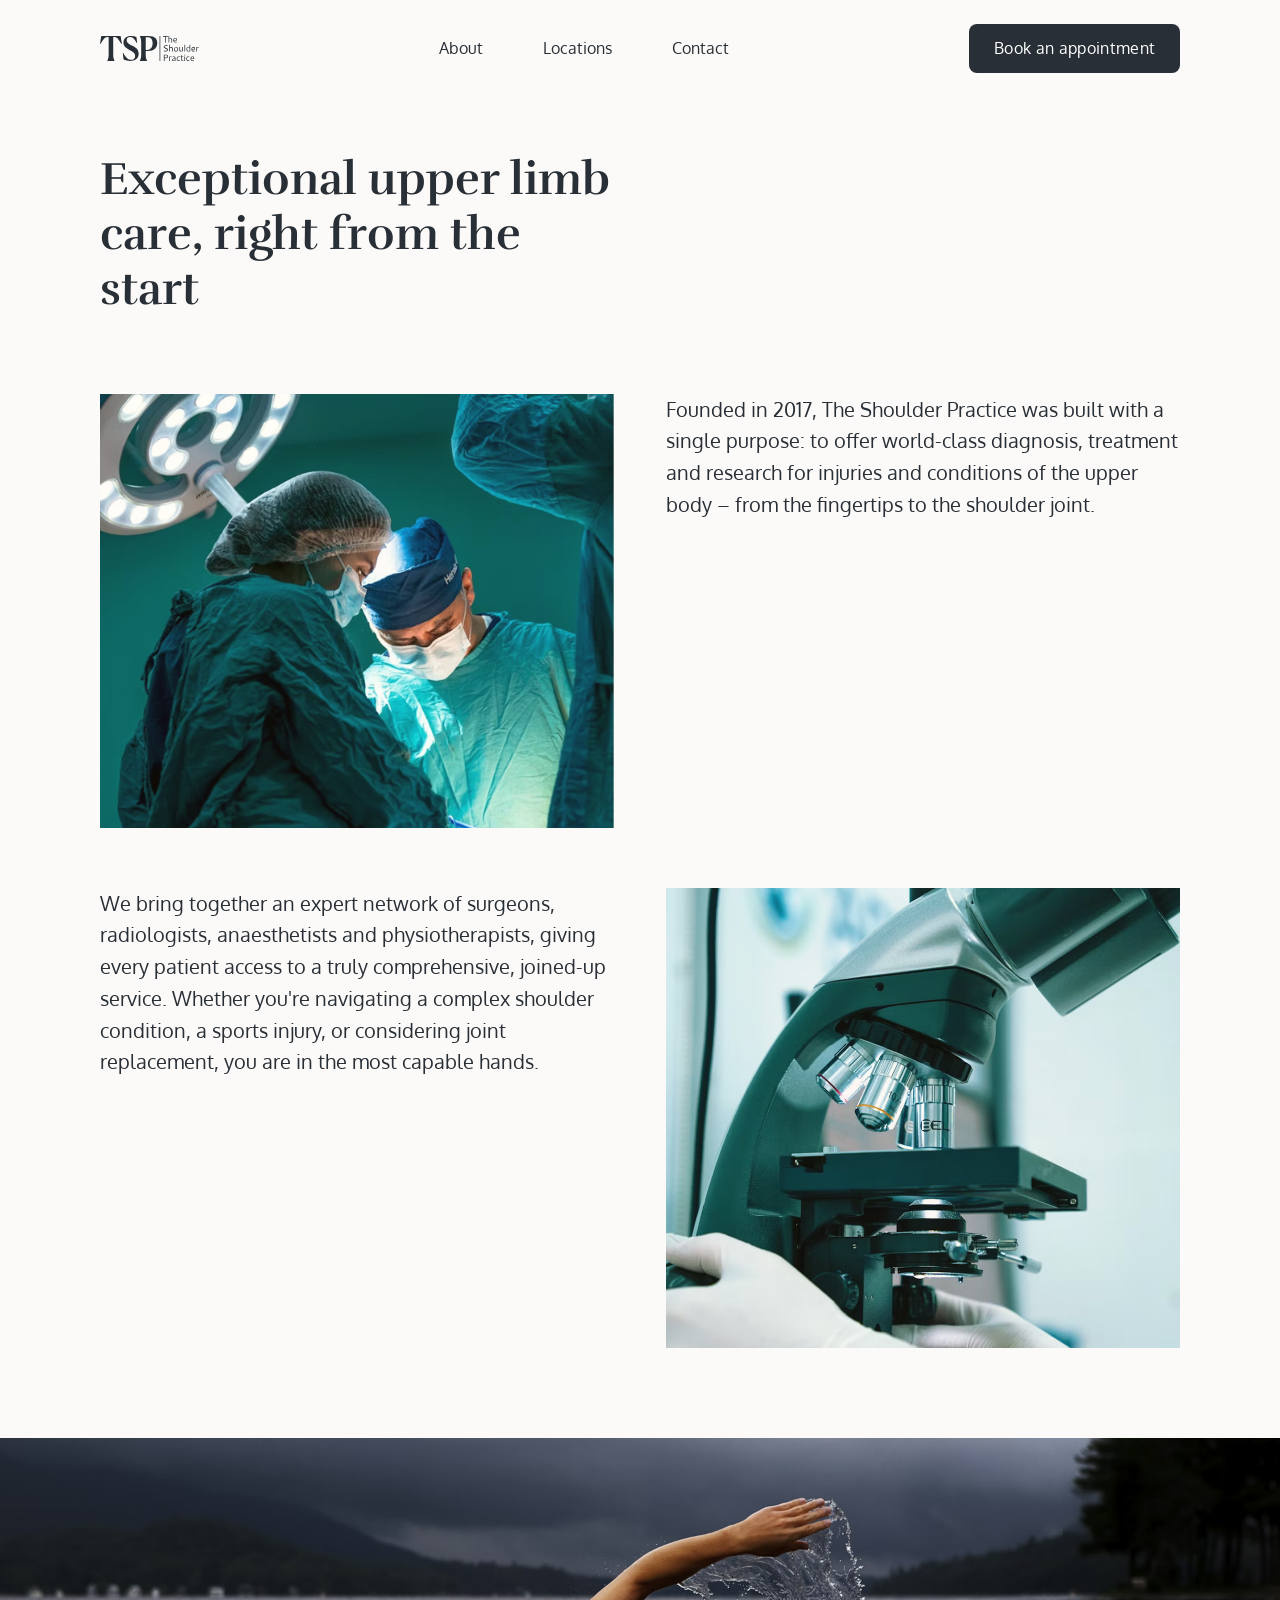
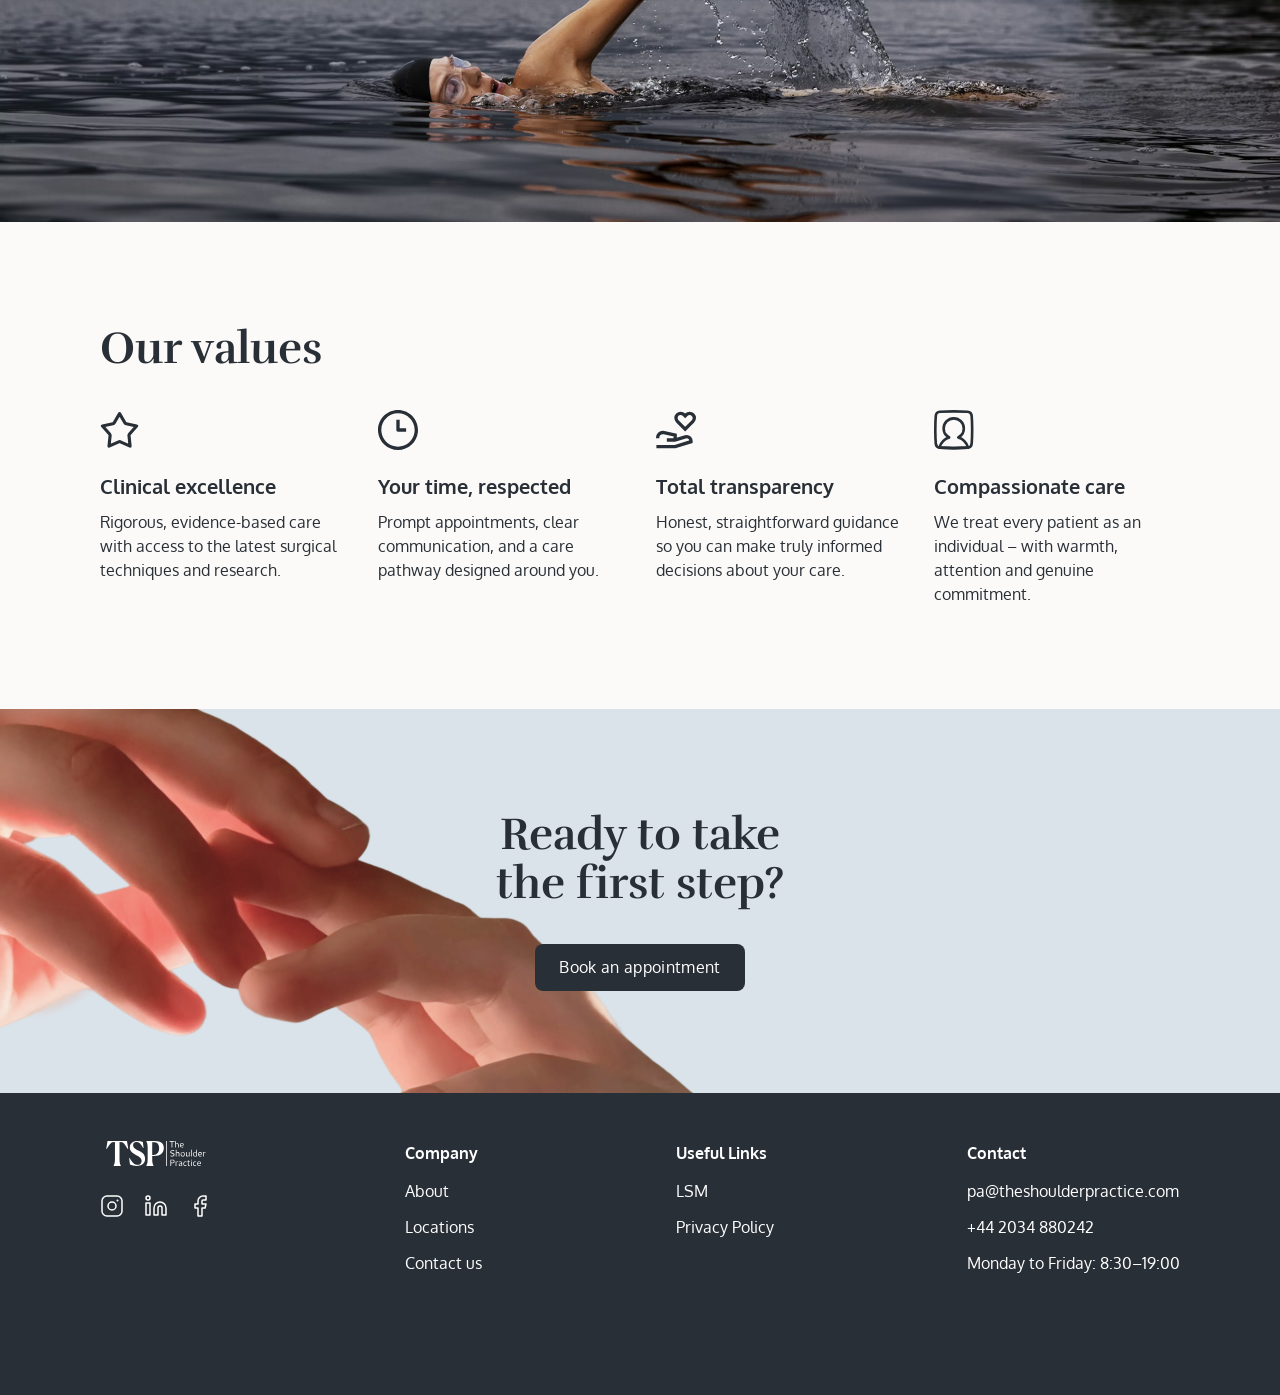
==== commit 500f71a4: "Fix logo size to 25px and correct light/dark mode colors - Set nav-logo and footer-logo height to 25" ====
--- a/about.html
+++ b/about.html
@@ -15,7 +15,7 @@
   <nav class="navbar" id="navbar">
     <div class="nav-inner">
       <a href="index.html" class="nav-logo-wrap">
-        <img class="nav-logo logo-dark" src="logos/TSP_logo_dark.svg" alt="TSP">
+        <img class="nav-logo" src="logos/TSP_logo_dark.svg" alt="TSP">
       </a>
       <button class="nav-hamburger" id="nav-hamburger" aria-label="Toggle menu" aria-expanded="false">
         <span></span><span></span><span></span>
@@ -92,7 +92,7 @@
   <footer class="footer-dark" id="contact">
     <div class="footer-dark-inner">
       <div class="footer-logo-col">
-        <img src="logos/TSP_logo_light.svg" alt="TSP" class="footer-logo">
+        <img src="logos/TSP_logo_dark.svg" alt="TSP" class="footer-logo">
         <div class="socials">
           <a href="#" aria-label="Instagram">
             <svg width="24" height="24" viewBox="0 0 24 24" fill="none">
--- a/styles.css
+++ b/styles.css
@@ -135,12 +135,20 @@
   gap: 24px;
 }
 
-/* Logo swap */
+/* Logo */
 .nav-logo-wrap { display: flex; flex-shrink: 0; }
-.nav-logo      { height: 26px; width: auto; }
-.logo-dark     { display: none; }
-.navbar.scrolled .logo-light { display: none; }
-.navbar.scrolled .logo-dark  { display: block; }
+.nav-logo      { height: 25px; width: auto; display: block; }
+
+/* Index homepage: transparent navbar over dark hero → invert logo to near-white */
+body:not(.about-page):not(.locations-page):not(.contact-page) .navbar:not(.scrolled) .nav-logo {
+  filter: brightness(0) invert(1);
+}
+
+/* OS dark mode: invert all logos to near-white (#FBFAF8) */
+@media (prefers-color-scheme: dark) {
+  .nav-logo    { filter: brightness(0) invert(1); }
+  .footer-logo { filter: brightness(0) invert(1); }
+}
 
 /* Links */
 .nav-links {
@@ -772,7 +780,11 @@
 }
 
 .footer-logo-col { display: flex; flex-direction: column; gap: 28px; }
-.footer-logo     { height: 26px; width: auto; }
+.footer-logo     { height: 25px; width: auto; display: block; }
+
+/* Dark-background footers: invert logo to near-white */
+.footer-dark     .footer-logo { filter: brightness(0) invert(1); }
+.contact-footer  .footer-logo { filter: brightness(0) invert(1); }
 
 .socials { display: flex; gap: 20px; align-items: center; }
 .socials a { display: flex; transition: opacity 0.2s, transform 0.2s; }
@@ -883,6 +895,14 @@
   align-items: center;
   justify-content: center;
   flex-shrink: 0;
+  transition: background 0.22s;
+}
+
+.bio-close:hover {
+  background: #292F36;
+}
+.bio-close:hover svg path {
+  stroke: #FBFAF8;
 }
 
 .bio-name {
@@ -1064,8 +1084,6 @@
 /* Always-solid background on about page; box-shadow appears only on scroll via .scrolled */
 .about-page .navbar { background: var(--bg); }
 .about-page .navbar .nav-links a { color: var(--dark); }
-.about-page .logo-dark  { display: block; }
-.about-page .logo-light { display: none; }
 
 
 /* ── Intro ─────────────────────────────────────────────────── */
@@ -1234,7 +1252,7 @@
 }
 
 .footer-dark .footer-logo-col { display: flex; flex-direction: column; gap: 28px; }
-.footer-dark .footer-logo     { height: 26px; width: auto; }
+.footer-dark .footer-logo     { height: 25px; width: auto; }
 
 .footer-dark .socials a { display: flex; transition: opacity 0.2s, transform 0.2s; }
 .footer-dark .socials a:hover { opacity: 0.55; transform: translateY(-2px); }
@@ -1299,8 +1317,6 @@
 .locations-page .navbar { background: transparent; }
 .locations-page .navbar.scrolled { background: var(--bg); box-shadow: 0 1px 0 rgba(0,0,0,0.07); }
 .locations-page .navbar .nav-links a { color: var(--dark); }
-.locations-page .logo-dark  { display: block; }
-.locations-page .logo-light { display: none; }
 .locations-page .nav-hamburger span { background: var(--dark); }
 
 /* ── Page hero ──────────────────────────────────────────────── */
@@ -1500,8 +1516,6 @@
 .contact-page .navbar { background: transparent; }
 .contact-page .navbar.scrolled { background: var(--bg); box-shadow: 0 1px 0 rgba(0,0,0,0.07); }
 .contact-page .navbar .nav-links a { color: var(--dark); }
-.contact-page .logo-dark  { display: block; }
-.contact-page .logo-light { display: none; }
 .contact-page .nav-hamburger span { background: var(--dark); }
 
 /* Page layout wrapper — transparent so body bg shows through */
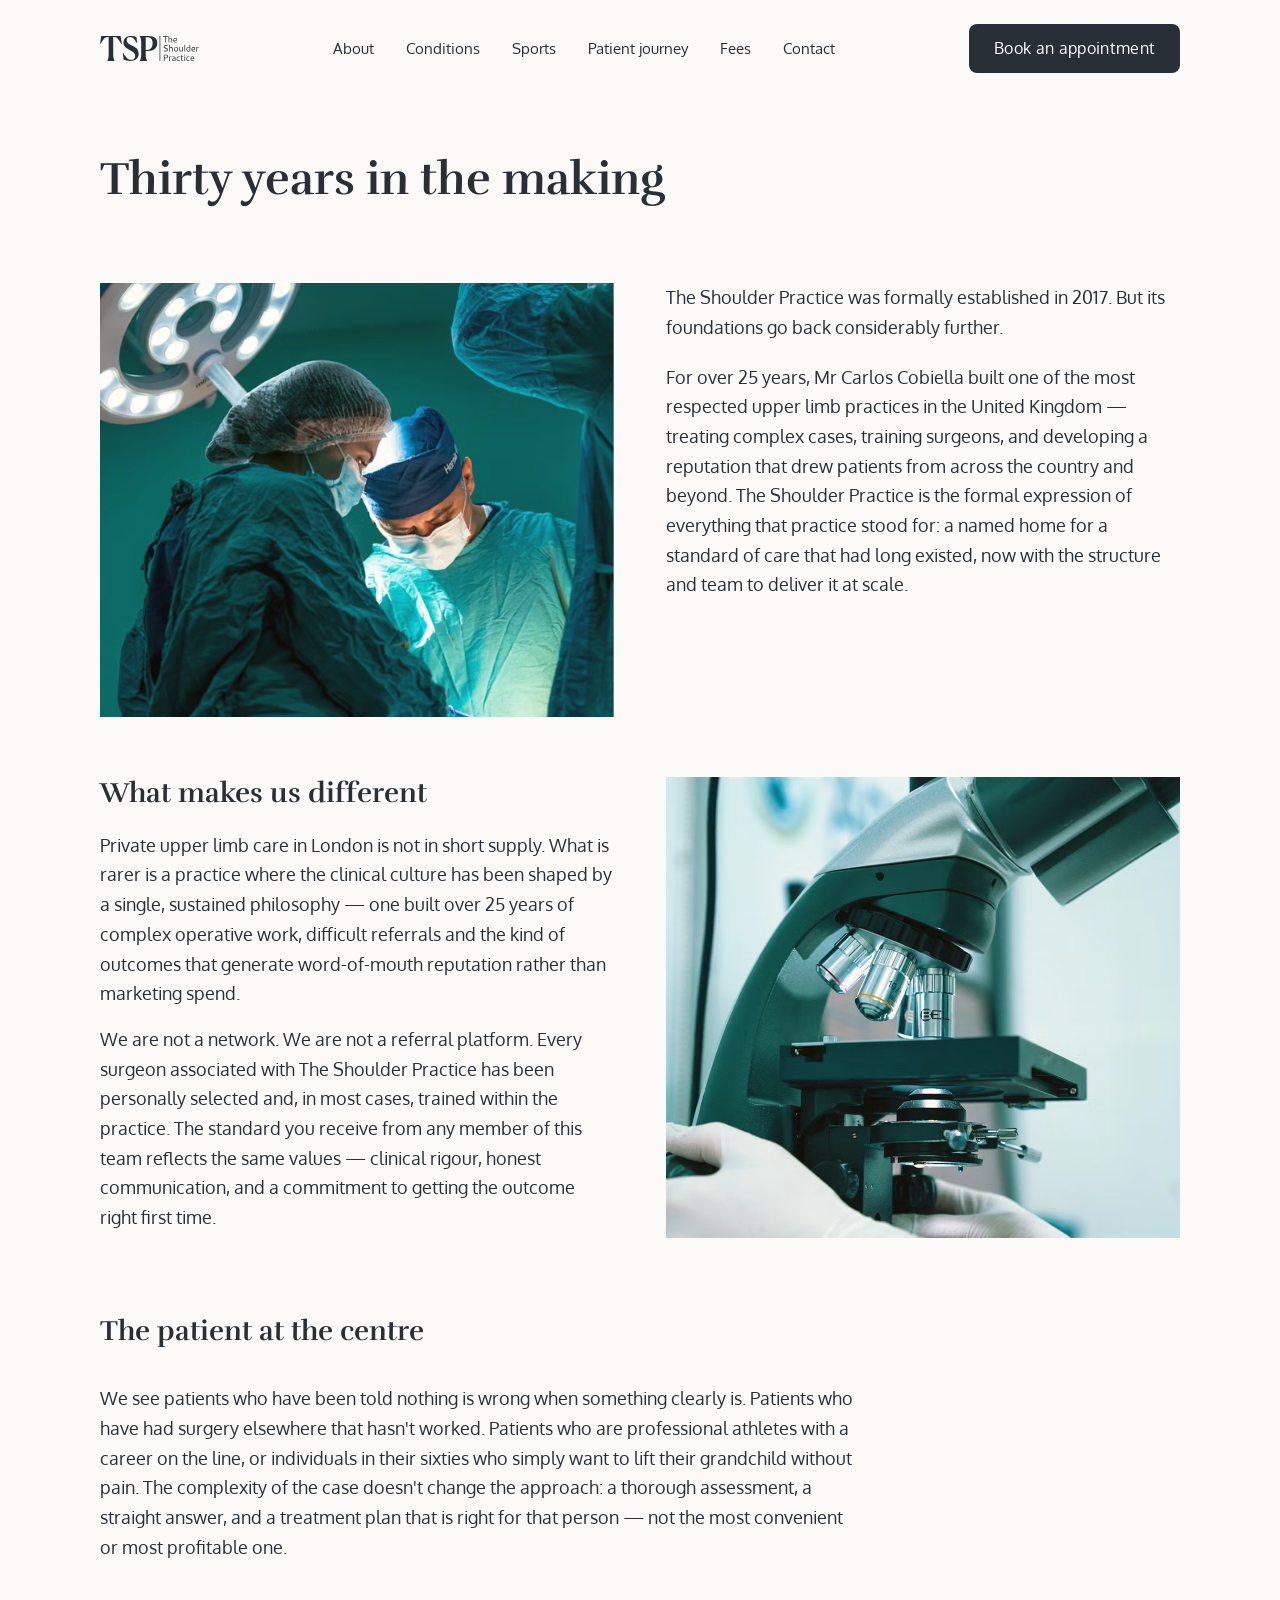
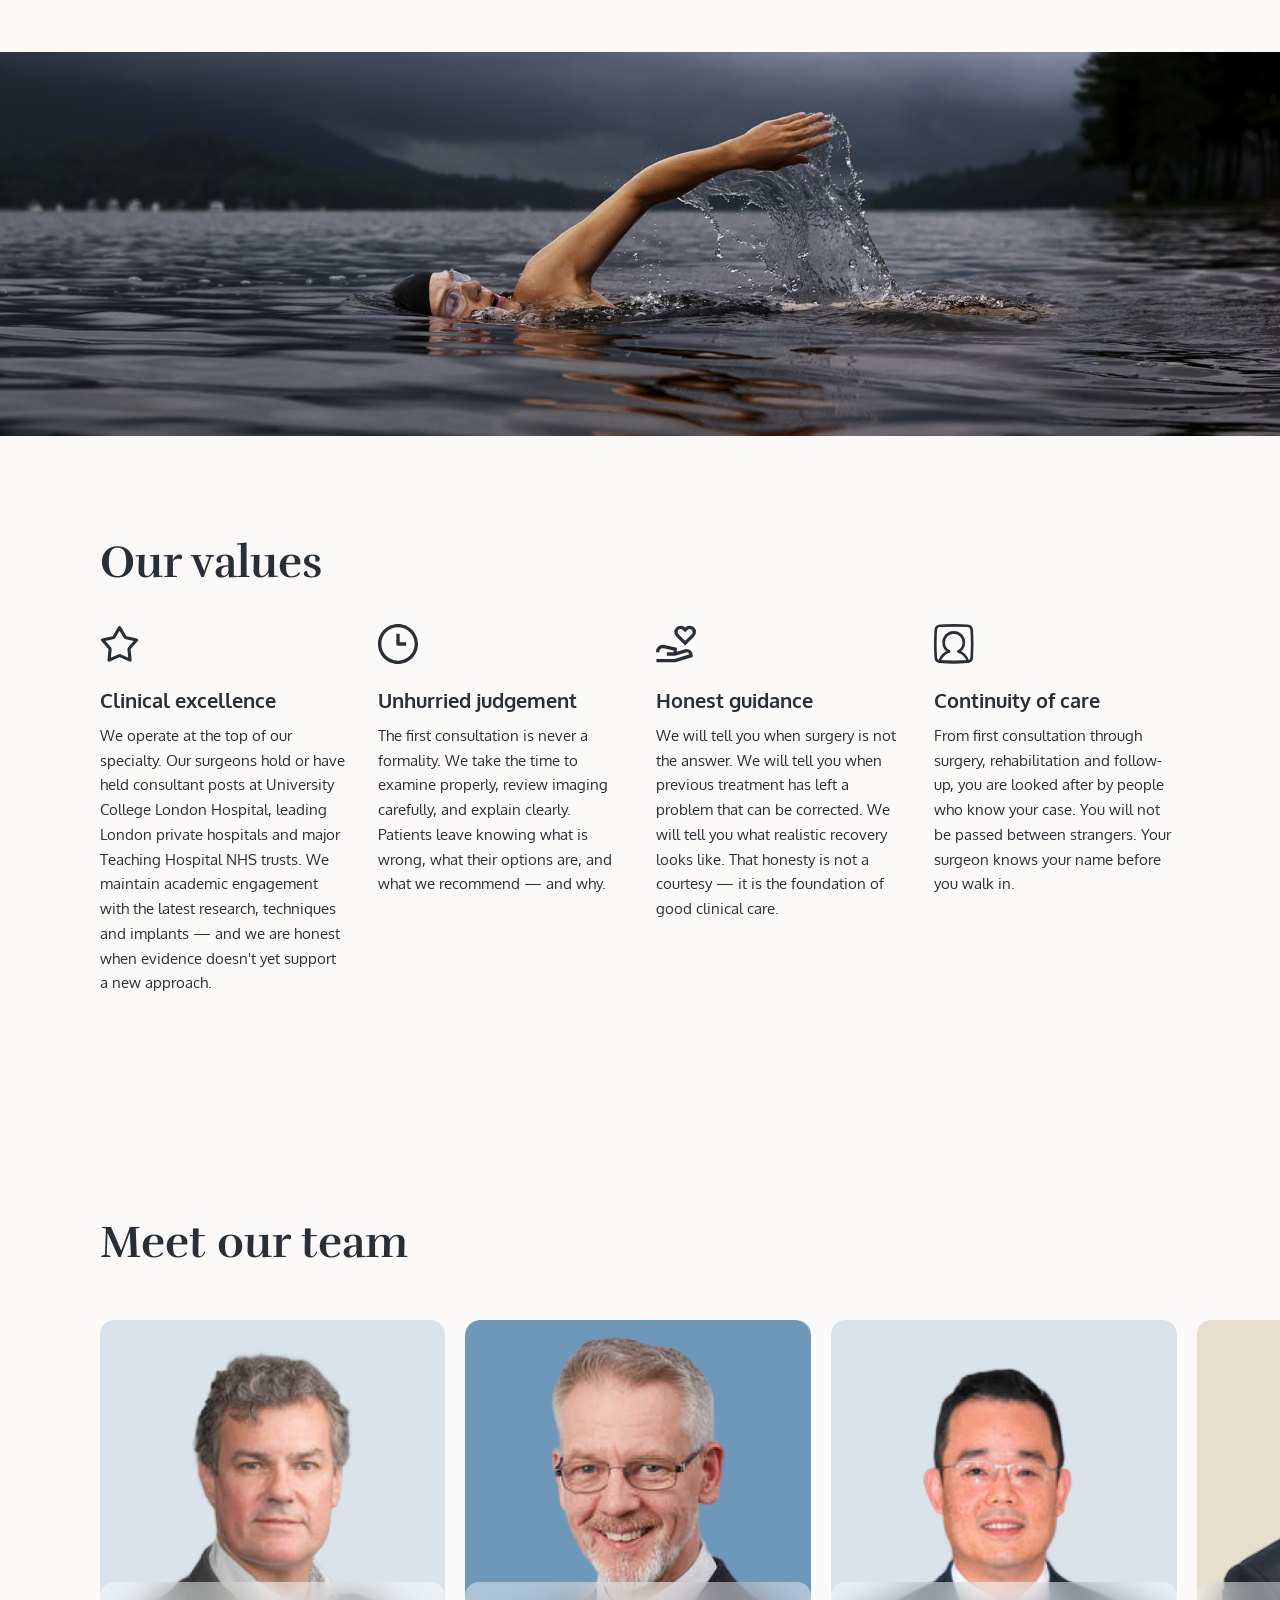
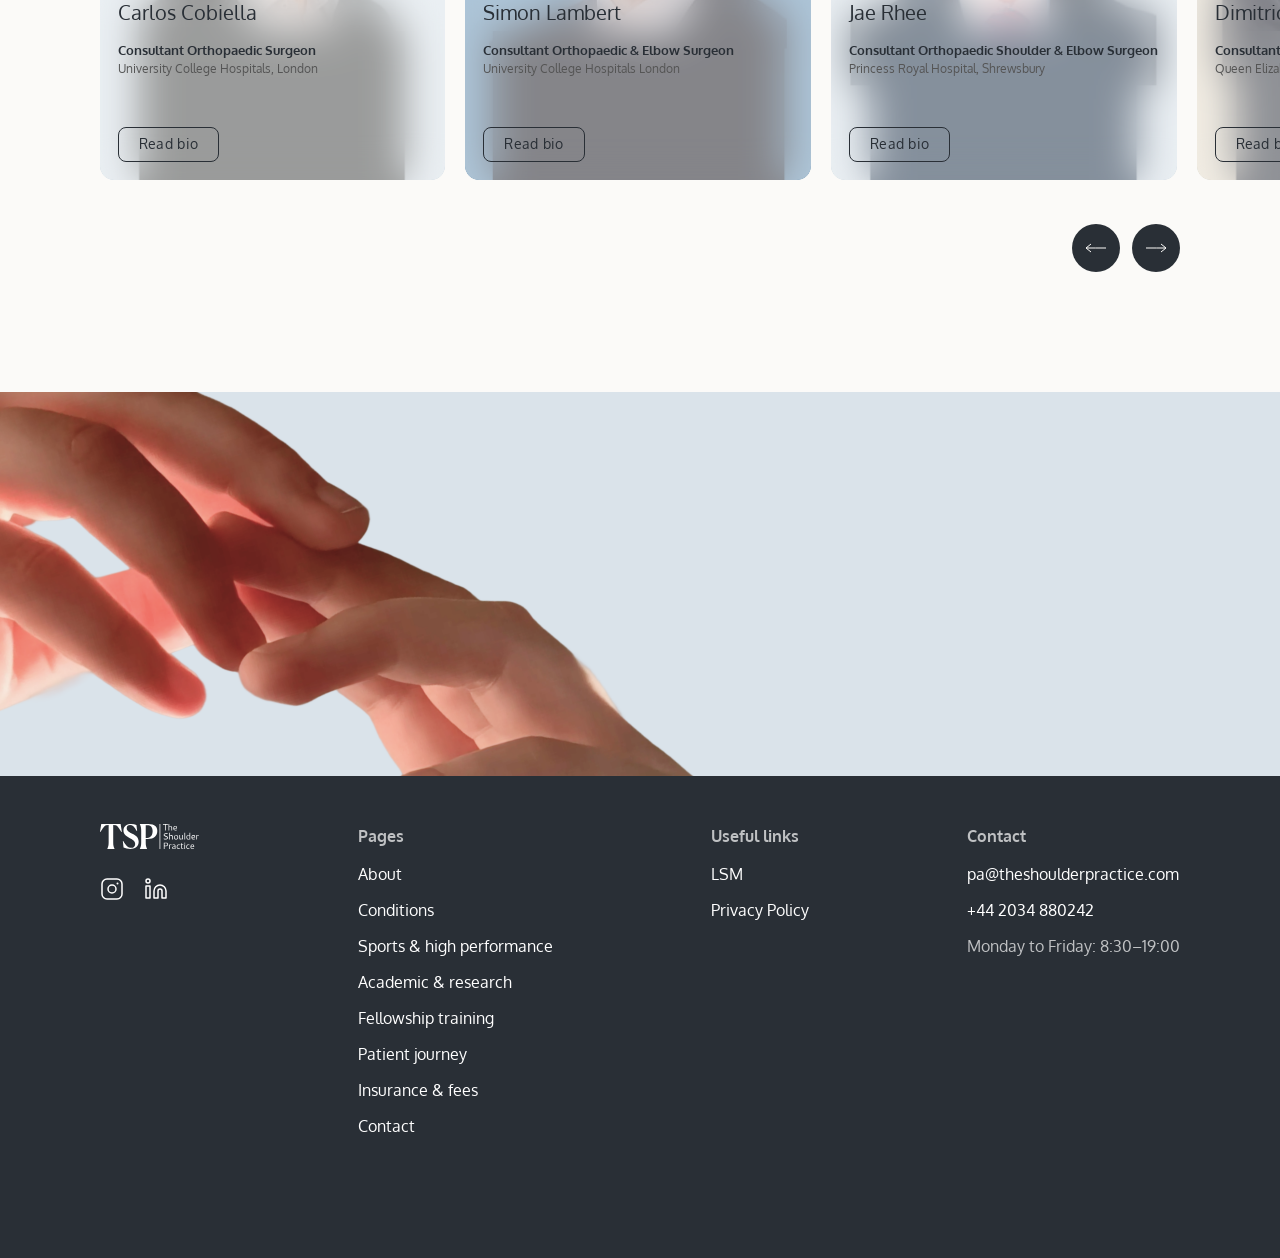
==== commit 832243f9: "Rebuild website per owner spec - Replace stats block with 5 text statements; add 'Built on decades o" ====
--- a/about.html
+++ b/about.html
@@ -21,8 +21,11 @@
         <span></span><span></span><span></span>
       </button>
       <div class="nav-links" id="nav-links">
-        <a href="about.html">About</a>
-        <a href="locations.html">Locations</a>
+        <a href="about.html" aria-current="page">About</a>
+        <a href="conditions.html">Conditions</a>
+        <a href="sports.html">Sports</a>
+        <a href="patient-journey.html">Patient journey</a>
+        <a href="insurance.html">Fees</a>
         <a href="contact.html">Contact</a>
       </div>
       <button class="btn-dark nav-cta">Book an appointment</button>
@@ -31,14 +34,29 @@
 
   <!-- INTRO SECTION -->
   <section class="about-intro">
-    <h1 class="about-heading">Exceptional upper limb care, right from the start</h1>
+    <h1 class="about-heading">Thirty years in the making</h1>
     <div class="about-grid">
       <img src="images/surgery.png" alt="Orthopaedic surgery" class="about-img about-img--surgery scroll-reveal">
-      <p class="about-body about-para-founded scroll-reveal">Founded in 2017, The Shoulder Practice was built with a single purpose: to offer world-class diagnosis, treatment and research for injuries and conditions of the upper body – from the fingertips to the shoulder joint.</p>
-      <p class="about-body about-para-network scroll-reveal">We bring together an expert network of surgeons, radiologists, anaesthetists and physiotherapists, giving every patient access to a truly comprehensive, joined-up service. Whether you're navigating a complex shoulder condition, a sports injury, or considering joint replacement, you are in the most capable hands.</p>
+      <div class="about-para-founded scroll-reveal">
+        <p class="about-body">The Shoulder Practice was formally established in 2017. But its foundations go back considerably further.</p>
+        <p class="about-body" style="margin-top: 20px;">For over 25 years, Mr Carlos Cobiella built one of the most respected upper limb practices in the United Kingdom — treating complex cases, training surgeons, and developing a reputation that drew patients from across the country and beyond. The Shoulder Practice is the formal expression of everything that practice stood for: a named home for a standard of care that had long existed, now with the structure and team to deliver it at scale.</p>
+      </div>
+      <div class="about-para-network scroll-reveal">
+        <h2 class="about-sub-heading">What makes us different</h2>
+        <p class="about-body">Private upper limb care in London is not in short supply. What is rarer is a practice where the clinical culture has been shaped by a single, sustained philosophy — one built over 25 years of complex operative work, difficult referrals and the kind of outcomes that generate word-of-mouth reputation rather than marketing spend.</p>
+        <p class="about-body" style="margin-top: 16px;">We are not a network. We are not a referral platform. Every surgeon associated with The Shoulder Practice has been personally selected and, in most cases, trained within the practice. The standard you receive from any member of this team reflects the same values — clinical rigour, honest communication, and a commitment to getting the outcome right first time.</p>
+      </div>
       <img src="images/lab.png" alt="Medical laboratory" class="about-img about-img--lab scroll-reveal">
     </div>
   </section>
+
+  <!-- THE PATIENT AT THE CENTRE -->
+  <div class="about-extended">
+    <div class="about-text-block scroll-reveal">
+      <h2 class="about-sub-heading">The patient at the centre</h2>
+      <p>We see patients who have been told nothing is wrong when something clearly is. Patients who have had surgery elsewhere that hasn't worked. Patients who are professional athletes with a career on the line, or individuals in their sixties who simply want to lift their grandchild without pain. The complexity of the case doesn't change the approach: a thorough assessment, a straight answer, and a treatment plan that is right for that person — not the most convenient or most profitable one.</p>
+    </div>
+  </div>
 
   <!-- SWIMMING IMAGE -->
   <div class="about-swimming scroll-reveal">
@@ -53,30 +71,90 @@
         <img src="icons/star.svg" alt="" class="value-icon">
         <div class="value-text">
           <p class="value-title">Clinical excellence</p>
-          <p class="value-desc">Rigorous, evidence-based care with access to the latest surgical techniques and research.</p>
+          <p class="value-desc">We operate at the top of our specialty. Our surgeons hold or have held consultant posts at University College London Hospital, leading London private hospitals and major Teaching Hospital NHS trusts. We maintain academic engagement with the latest research, techniques and implants — and we are honest when evidence doesn't yet support a new approach.</p>
         </div>
       </div>
       <div class="value-card">
         <img src="icons/clock.svg" alt="" class="value-icon">
         <div class="value-text">
-          <p class="value-title">Your time, respected</p>
-          <p class="value-desc">Prompt appointments, clear communication, and a care pathway designed around you.</p>
+          <p class="value-title">Unhurried judgement</p>
+          <p class="value-desc">The first consultation is never a formality. We take the time to examine properly, review imaging carefully, and explain clearly. Patients leave knowing what is wrong, what their options are, and what we recommend — and why.</p>
         </div>
       </div>
       <div class="value-card">
         <img src="icons/Share-Heart.svg" alt="" class="value-icon">
         <div class="value-text">
-          <p class="value-title">Total transparency</p>
-          <p class="value-desc">Honest, straightforward guidance so you can make truly informed decisions about your care.</p>
+          <p class="value-title">Honest guidance</p>
+          <p class="value-desc">We will tell you when surgery is not the answer. We will tell you when previous treatment has left a problem that can be corrected. We will tell you what realistic recovery looks like. That honesty is not a courtesy — it is the foundation of good clinical care.</p>
         </div>
       </div>
       <div class="value-card">
         <img src="icons/profile.svg" alt="" class="value-icon">
         <div class="value-text">
-          <p class="value-title">Compassionate care</p>
-          <p class="value-desc">We treat every patient as an individual – with warmth, attention and genuine commitment.</p>
-        </div>
-      </div>
+          <p class="value-title">Continuity of care</p>
+          <p class="value-desc">From first consultation through surgery, rehabilitation and follow-up, you are looked after by people who know your case. You will not be passed between strangers. Your surgeon knows your name before you walk in.</p>
+        </div>
+      </div>
+    </div>
+  </section>
+
+  <!-- TEAM CAROUSEL -->
+  <section class="carousel-section scroll-reveal">
+    <div class="practice-intro">
+      <h2 class="section-heading">Meet our team</h2>
+    </div>
+    <div class="carousel-clip" id="team-clip">
+      <div class="carousel-track" id="team-track">
+        <div class="team-card">
+          <div class="team-photo">
+            <img src="images/doctor1.png" alt="Carlos Cobiella">
+          </div>
+          <div class="team-info">
+            <p class="team-name">Carlos Cobiella</p>
+            <div><p class="team-title">Consultant Orthopaedic Surgeon</p><p class="team-hosp">University College Hospitals, London</p></div>
+            <button class="btn-outline" data-doctor="1">Read bio</button>
+          </div>
+        </div>
+        <div class="team-card">
+          <div class="team-photo">
+            <img src="images/doctor3.png" alt="Simon Lambert">
+          </div>
+          <div class="team-info">
+            <p class="team-name">Simon Lambert</p>
+            <div><p class="team-title">Consultant Orthopaedic &amp; Elbow Surgeon</p><p class="team-hosp">University College Hospitals London</p></div>
+            <button class="btn-outline" data-doctor="2">Read bio</button>
+          </div>
+        </div>
+        <div class="team-card">
+          <div class="team-photo">
+            <img src="images/doctor4.png" alt="Jae Rhee">
+          </div>
+          <div class="team-info">
+            <p class="team-name">Jae Rhee</p>
+            <div><p class="team-title">Consultant Orthopaedic Shoulder &amp; Elbow Surgeon</p><p class="team-hosp">Princess Royal Hospital, Shrewsbury</p></div>
+            <button class="btn-outline" data-doctor="3">Read bio</button>
+          </div>
+        </div>
+        <div class="team-card">
+          <div class="team-photo">
+            <img src="images/doctor5.png" alt="Dimitrios Karadaglis">
+          </div>
+          <div class="team-info">
+            <p class="team-name">Dimitrios Karadaglis</p>
+            <div><p class="team-title">Consultant Orthopaedic Shoulder &amp; Elbow Surgeon</p><p class="team-hosp">Queen Elizabeth Hospital, London</p></div>
+            <button class="btn-outline" data-doctor="4">Read bio</button>
+          </div>
+        </div>
+        <!-- PLACEHOLDER: Additional surgeon bios to be added by practice owner -->
+      </div>
+    </div>
+    <div class="carousel-controls">
+      <button class="c-btn c-prev" id="team-prev" aria-label="Previous">
+        <img src="icons/arrow.svg" alt="">
+      </button>
+      <button class="c-btn c-next" id="team-next" aria-label="Next">
+        <img src="icons/arrow.svg" alt="">
+      </button>
     </div>
   </section>
 
@@ -107,21 +185,21 @@
               <circle cx="4" cy="4" r="2" stroke="white" stroke-width="1.5"/>
             </svg>
           </a>
-          <a href="#" aria-label="Facebook">
-            <svg width="24" height="24" viewBox="0 0 24 24" fill="none">
-              <path d="M18 2h-3a5 5 0 00-5 5v3H7v4h3v8h4v-8h3l1-4h-4V7a1 1 0 011-1h3z" stroke="white" stroke-width="1.5" stroke-linejoin="round"/>
-            </svg>
-          </a>
         </div>
       </div>
       <div class="footer-dark-col">
-        <p class="footer-dark-heading">Company</p>
+        <p class="footer-dark-heading">Pages</p>
         <a href="about.html">About</a>
-        <a href="locations.html">Locations</a>
-        <a href="contact.html">Contact us</a>
+        <a href="conditions.html">Conditions</a>
+        <a href="sports.html">Sports &amp; high performance</a>
+        <a href="academic.html">Academic &amp; research</a>
+        <a href="fellowship.html">Fellowship training</a>
+        <a href="patient-journey.html">Patient journey</a>
+        <a href="insurance.html">Insurance &amp; fees</a>
+        <a href="contact.html">Contact</a>
       </div>
       <div class="footer-dark-col">
-        <p class="footer-dark-heading">Useful Links</p>
+        <p class="footer-dark-heading">Useful links</p>
         <a href="#">LSM</a>
         <a href="#">Privacy Policy</a>
       </div>
@@ -134,6 +212,20 @@
     </div>
   </footer>
 
+  <!-- BIO MODAL -->
+  <div class="bio-backdrop" id="bio-backdrop" aria-hidden="true">
+    <div class="bio-card" role="dialog" aria-modal="true" aria-labelledby="bio-name">
+      <button class="bio-close" id="bio-close" aria-label="Close">
+        <svg width="14" height="14" viewBox="0 0 14 14" fill="none">
+          <path d="M1 1l12 12M13 1L1 13" stroke="#292f36" stroke-width="1" stroke-linecap="round"/>
+        </svg>
+      </button>
+      <h2 class="bio-name" id="bio-name"></h2>
+      <p class="bio-sub" id="bio-sub"></p>
+      <div class="bio-content" id="bio-content"></div>
+    </div>
+  </div>
+
   <script src="about.js"></script>
 </body>
 </html>
--- a/styles.css
+++ b/styles.css
@@ -139,30 +139,25 @@
 .nav-logo-wrap { display: flex; flex-shrink: 0; }
 .nav-logo      { height: 25px; width: auto; display: block; }
 
-/* Index homepage: transparent navbar over dark hero → invert logo to near-white */
-body:not(.about-page):not(.locations-page):not(.contact-page) .navbar:not(.scrolled) .nav-logo {
+/* Transparent navbar over dark hero (index homepage only) — match white nav links */
+body:not(.about-page):not(.locations-page):not(.contact-page):not(.inner-page) .navbar:not(.scrolled) .nav-logo {
   filter: brightness(0) invert(1);
-}
-
-/* OS dark mode: invert all logos to near-white (#FBFAF8) */
-@media (prefers-color-scheme: dark) {
-  .nav-logo    { filter: brightness(0) invert(1); }
-  .footer-logo { filter: brightness(0) invert(1); }
 }
 
 /* Links */
 .nav-links {
   display: flex;
-  gap: 60px;
+  gap: 32px;
   align-items: center;
 }
 
 .nav-links a {
   color: #fff;
-  font-size: 16px;
+  font-size: 15px;
   line-height: 1.2;
   position: relative;
   transition: opacity 0.2s;
+  white-space: nowrap;
 }
 
 .nav-links a::after {
@@ -306,41 +301,25 @@
   gap: 36px;
 }
 
-.stats-block h2 {
+/* Text statement list (replaces numeric counters) */
+.stat-statements {
+  list-style: none;
+  display: flex;
+  flex-direction: column;
+}
+
+.stat-statements li {
   font-family: var(--serif);
-  font-weight: 700;
-  font-size: clamp(26px, 3.3vw, 44px);
-  line-height: 1.2;
-  color: var(--dark);
-  max-width: 524px;
-}
-
-.stats-grid {
-  display: grid;
-  grid-template-columns: repeat(4, 1fr);
-  gap: 32px;
-  align-items: flex-end;
-}
-
-.stat {
-  display: flex;
-  flex-direction: column;
-  gap: 0;
-  justify-content: flex-end;
-}
-
-.stat-n {
-  font-family: var(--serif);
-  font-weight: 700;
-  font-size: clamp(44px, 5.5vw, 68px);
-  line-height: 1;
-  color: var(--dark);
-  display: block;
-  margin-bottom: 10px;
-}
-
-.stat-l { font-size: 16px; line-height: 1.2; color: var(--muted); margin-bottom: 0; }
-.stat-l--nowrap { white-space: nowrap; }
+  font-size: clamp(17px, 1.9vw, 22px);
+  line-height: 1.45;
+  color: var(--dark);
+  padding: 18px 0;
+  border-bottom: 1px solid rgba(41,47,54,0.12);
+}
+
+.stat-statements li:first-child {
+  border-top: 1px solid rgba(41,47,54,0.12);
+}
 
 
 /* ── SERVICES ────────────────────────────────────────────────── */
@@ -445,6 +424,22 @@
 }
 
 .exp-desc.fading { opacity: 0; }
+
+
+/* ── PRACTICE INTRO (above team carousel) ────────────────────── */
+.practice-intro {
+  display: flex;
+  flex-direction: column;
+  gap: 24px;
+  padding: 0 var(--px);
+  max-width: calc(760px + 2 * var(--px));
+}
+
+.practice-intro p {
+  font-size: clamp(15px, 1.55vw, 18px);
+  line-height: 1.7;
+  color: var(--text);
+}
 
 
 /* ── CAROUSEL SECTIONS ───────────────────────────────────────── */
@@ -749,7 +744,18 @@
   opacity: 0.38;
   filter: grayscale(1);
   flex-shrink: 0;
-  /* No hover effect */
+}
+
+.featured-logo-text {
+  font-family: var(--serif);
+  font-size: 22px;
+  font-weight: 700;
+  letter-spacing: 0.04em;
+  color: var(--dark);
+  opacity: 0.38;
+  filter: grayscale(1);
+  flex-shrink: 0;
+  white-space: nowrap;
 }
 
 
@@ -922,11 +928,23 @@
   margin-bottom: 20px;
 }
 
+.bio-content { display: flex; flex-direction: column; gap: 0; }
+
 .bio-para {
   font-size: 15px;
   line-height: 1.65;
   color: var(--text);
-  margin-bottom: 16px;
+  margin-bottom: 14px;
+}
+
+.bio-section-heading {
+  font-weight: 700;
+  font-size: 14px;
+  letter-spacing: 0.05em;
+  text-transform: uppercase;
+  color: var(--dark);
+  margin-top: 20px;
+  margin-bottom: 8px;
 }
 
 .bio-list {
@@ -934,13 +952,22 @@
   padding-left: 20px;
   display: flex;
   flex-direction: column;
-  gap: 8px;
+  gap: 6px;
+  margin-bottom: 4px;
 }
 
 .bio-list li {
   font-size: 15px;
   line-height: 1.55;
   color: var(--text);
+}
+
+.bio-note {
+  font-size: 14px;
+  line-height: 1.55;
+  color: var(--muted);
+  margin-top: 16px;
+  font-style: italic;
 }
 
 @media (max-width: 600px) {
@@ -969,7 +996,7 @@
 }
 
 /* Mobile nav breakpoint */
-@media (max-width: 720px) {
+@media (max-width: 860px) {
   .nav-links     { display: none; }
   .nav-cta       { display: none; }
   .nav-hamburger { display: flex; }
@@ -988,7 +1015,6 @@
     gap: 0;
     padding: 0;
     animation: slideDown 0.28s ease;
-    /* No pill styling on mobile */
     background: var(--bg);
     border-radius: 0;
   }
@@ -1041,9 +1067,6 @@
   /* Content card */
   .content-card { padding: 72px var(--px) 80px; gap: 64px; }
 
-  /* Stats — 2 columns on mobile */
-  .stats-grid { grid-template-columns: repeat(2, 1fr); gap: 24px; }
-
   /* Services — single column */
   .services-grid { grid-template-columns: 1fr; gap: 28px; }
 
@@ -1073,7 +1096,6 @@
 /* Very small phones */
 @media (max-width: 390px) {
   .nav-inner { padding: 20px var(--px) 14px; }
-  .stats-block h2 { font-size: 24px; }
 }
 
 
@@ -1084,6 +1106,7 @@
 /* Always-solid background on about page; box-shadow appears only on scroll via .scrolled */
 .about-page .navbar { background: var(--bg); }
 .about-page .navbar .nav-links a { color: var(--dark); }
+.about-page .nav-hamburger span { background: var(--dark); }
 
 
 /* ── Intro ─────────────────────────────────────────────────── */
@@ -1098,7 +1121,7 @@
   font-size: clamp(28px, 3.6vw, 46px);
   line-height: 1.2;
   color: var(--dark);
-  max-width: 524px;
+  max-width: 624px;
   margin-bottom: clamp(44px, 6vw, 76px);
 }
 
@@ -1119,9 +1142,18 @@
 .about-img--lab      { grid-area: lab; }
 
 .about-body {
-  font-size: clamp(15px, 1.6vw, 22px);
-  line-height: 1.55;
+  font-size: clamp(15px, 1.6vw, 18px);
+  line-height: 1.65;
   color: var(--text);
+}
+
+.about-sub-heading {
+  font-family: var(--serif);
+  font-weight: 700;
+  font-size: clamp(20px, 2.2vw, 28px);
+  line-height: 1.2;
+  color: var(--dark);
+  margin-bottom: 20px;
 }
 
 .about-img {
@@ -1137,6 +1169,27 @@
 
 .about-img--lab {
   height: clamp(280px, 36vw, 490px);
+}
+
+/* ── Extended about body sections ───────────────────────────── */
+.about-extended {
+  padding: clamp(52px, 6vw, 80px) var(--px) 0;
+  display: flex;
+  flex-direction: column;
+  gap: clamp(44px, 5vw, 64px);
+}
+
+.about-text-block {
+  display: flex;
+  flex-direction: column;
+  gap: 16px;
+  max-width: 760px;
+}
+
+.about-text-block p {
+  font-size: clamp(15px, 1.6vw, 18px);
+  line-height: 1.65;
+  color: var(--text);
 }
 
 
@@ -1198,14 +1251,14 @@
 
 .value-title {
   font-weight: 700;
-  font-size: clamp(16px, 1.6vw, 24px);
+  font-size: clamp(16px, 1.6vw, 20px);
   line-height: 1.2;
   color: var(--text);
 }
 
 .value-desc {
-  font-size: 16px;
-  line-height: 1.5;
+  font-size: 15px;
+  line-height: 1.65;
   color: var(--text);
 }
 
@@ -1274,6 +1327,7 @@
 }
 
 .footer-dark-col a:hover { opacity: 0.65; text-decoration: underline; }
+.footer-dark-col p { color: rgba(255,255,255,0.7); }
 
 
 /* ── About responsive ───────────────────────────────────────── */
@@ -1302,6 +1356,7 @@
   .about-cta { height: auto; padding: 64px 0; }
   .values-grid { grid-template-columns: 1fr; gap: 28px; }
   .footer-dark-inner { flex-direction: column; gap: 32px; padding: 56px var(--px) 64px; }
+  .about-extended { padding-bottom: 0; }
 }
 
 @media (max-width: 390px) {
@@ -1328,7 +1383,6 @@
   align-items: center;
   justify-content: center;
   overflow: hidden;
-  /* No margin-top — hero extends behind the transparent fixed navbar */
   padding-top: var(--nav-h);
 }
 
@@ -1725,7 +1779,7 @@
   text-decoration: underline;
 }
 
-.contact-footer-col p { color: #fff; }
+.contact-footer-col p { color: rgba(255,255,255,0.7); }
 
 .contact-footer .socials svg path,
 .contact-footer .socials svg circle {
@@ -1749,3 +1803,365 @@
 @media (max-width: 390px) {
   .contact-heading { font-size: 32px; }
 }
+
+
+/* ════════════════════════════════════════════════════════════════
+   INNER PAGES (conditions, sports, academic, fellowship,
+                patient-journey, insurance)
+   ════════════════════════════════════════════════════════════════ */
+
+.inner-page .navbar { background: var(--bg); }
+.inner-page .navbar .nav-links a { color: var(--dark); }
+.inner-page .nav-hamburger span { background: var(--dark); }
+
+/* ── Page intro ─────────────────────────────────────────────── */
+.page-intro {
+  padding: calc(var(--nav-h) + clamp(52px, 6vw, 76px)) var(--px) clamp(52px, 6vw, 80px);
+  background: var(--bg);
+  display: flex;
+  flex-direction: column;
+  gap: clamp(24px, 3vw, 36px);
+  max-width: calc(860px + 2 * var(--px));
+}
+
+.page-heading {
+  font-family: var(--serif);
+  font-weight: 700;
+  font-size: clamp(32px, 4.4vw, 52px);
+  line-height: 1.15;
+  color: var(--dark);
+}
+
+.page-intro-text {
+  font-size: clamp(16px, 1.7vw, 19px);
+  line-height: 1.7;
+  color: var(--text);
+  max-width: 760px;
+}
+
+/* ── Page sections ──────────────────────────────────────────── */
+.page-section {
+  padding: clamp(52px, 6vw, 80px) var(--px);
+}
+
+.page-section + .page-section {
+  padding-top: 0;
+}
+
+.page-section-heading {
+  font-family: var(--serif);
+  font-weight: 700;
+  font-size: clamp(22px, 2.6vw, 34px);
+  line-height: 1.2;
+  color: var(--dark);
+  margin-bottom: clamp(24px, 3vw, 40px);
+  max-width: 760px;
+}
+
+/* ── Content blocks grid (2 columns) ────────────────────────── */
+.content-blocks-grid {
+  display: grid;
+  grid-template-columns: 1fr 1fr;
+  gap: clamp(28px, 4vw, 56px);
+}
+
+.content-block {
+  display: flex;
+  flex-direction: column;
+  gap: 14px;
+}
+
+.content-block h3 {
+  font-family: var(--serif);
+  font-weight: 700;
+  font-size: clamp(18px, 2vw, 24px);
+  line-height: 1.2;
+  color: var(--dark);
+}
+
+.content-block p {
+  font-size: 15px;
+  line-height: 1.7;
+  color: var(--text);
+}
+
+/* ── Single-column body text ────────────────────────────────── */
+.page-body {
+  font-size: clamp(15px, 1.6vw, 18px);
+  line-height: 1.7;
+  color: var(--text);
+  max-width: 760px;
+}
+
+.page-body + .page-body {
+  margin-top: 20px;
+}
+
+/* ── Reassurance / closing band ─────────────────────────────── */
+.page-cta-band {
+  background: var(--blue);
+  padding: clamp(56px, 7vw, 100px) var(--px);
+  display: flex;
+  flex-direction: column;
+  gap: 28px;
+  align-items: flex-start;
+  max-width: 100%;
+}
+
+.page-cta-band h2 {
+  font-family: var(--serif);
+  font-weight: 700;
+  font-size: clamp(24px, 3vw, 38px);
+  line-height: 1.2;
+  color: var(--dark);
+}
+
+.page-cta-band p {
+  font-size: clamp(15px, 1.6vw, 18px);
+  line-height: 1.65;
+  color: var(--text);
+  max-width: 680px;
+}
+
+/* ── Closing text + CTA ─────────────────────────────────────── */
+.page-closing {
+  padding: clamp(52px, 6vw, 80px) var(--px) clamp(64px, 8vw, 100px);
+  display: flex;
+  flex-direction: column;
+  gap: 28px;
+  max-width: calc(760px + 2 * var(--px));
+}
+
+.page-closing p {
+  font-size: clamp(15px, 1.6vw, 18px);
+  line-height: 1.65;
+  color: var(--text);
+}
+
+/* ── Patient journey steps ──────────────────────────────────── */
+.journey-steps {
+  display: flex;
+  flex-direction: column;
+  gap: 0;
+  padding: 0 var(--px);
+}
+
+.journey-step {
+  display: grid;
+  grid-template-columns: 60px 1fr;
+  gap: 32px;
+  padding: clamp(32px, 4vw, 52px) 0;
+  border-bottom: 1px solid rgba(41,47,54,0.10);
+  opacity: 0;
+  transform: translateY(20px);
+  transition: opacity 0.6s ease, transform 0.6s ease;
+}
+
+.journey-step.visible {
+  opacity: 1;
+  transform: translateY(0);
+}
+
+.journey-step-num {
+  font-family: var(--serif);
+  font-size: clamp(32px, 4vw, 48px);
+  font-weight: 700;
+  color: rgba(41,47,54,0.18);
+  line-height: 1;
+  padding-top: 4px;
+}
+
+.journey-step-body {
+  display: flex;
+  flex-direction: column;
+  gap: 12px;
+}
+
+.journey-step-body h3 {
+  font-family: var(--serif);
+  font-weight: 700;
+  font-size: clamp(18px, 2.2vw, 26px);
+  line-height: 1.2;
+  color: var(--dark);
+}
+
+.journey-step-body p {
+  font-size: 15px;
+  line-height: 1.7;
+  color: var(--text);
+  max-width: 680px;
+}
+
+/* ── Conditions diagram ─────────────────────────────────────── */
+.conditions-diagram {
+  position: relative;
+  background: #dde6ec;
+  overflow: hidden;
+  min-height: 500px;
+}
+
+.conditions-bg {
+  position: absolute;
+  inset: 0;
+  width: 100%;
+  height: 100%;
+  object-fit: cover;
+  object-position: right center;
+  opacity: 0;
+  transition: opacity 0.55s ease;
+}
+
+.conditions-bg.active { opacity: 1; }
+
+.conditions-content {
+  position: relative;
+  z-index: 1;
+  padding: 64px var(--px);
+  display: grid;
+  grid-template-columns: 1fr 1fr;
+  gap: 48px;
+  align-items: start;
+  min-height: 500px;
+}
+
+.conditions-tabs {
+  display: flex;
+  flex-direction: column;
+  gap: 16px;
+}
+
+.condition-tab {
+  font-family: var(--serif);
+  font-weight: 700;
+  font-size: clamp(22px, 2.8vw, 36px);
+  line-height: 1;
+  color: var(--muted);
+  text-align: left;
+  transition: color 0.28s ease;
+  cursor: pointer;
+  padding: 0;
+  display: block;
+}
+
+.condition-tab:hover:not(.active) { color: rgba(41,47,54,0.5); }
+.condition-tab.active { color: var(--dark); cursor: default; }
+
+.conditions-list {
+  display: flex;
+  flex-direction: column;
+  gap: 0;
+  padding-top: 8px;
+}
+
+.condition-item {
+  font-size: clamp(15px, 1.55vw, 18px);
+  line-height: 1.4;
+  color: var(--dark);
+  padding: 14px 0;
+  border-bottom: 1px solid rgba(41,47,54,0.12);
+  cursor: pointer;
+  transition: opacity 0.18s ease;
+  display: flex;
+  align-items: center;
+  gap: 10px;
+}
+
+.condition-item:first-child { border-top: 1px solid rgba(41,47,54,0.12); }
+
+.condition-item::before {
+  content: '';
+  width: 6px;
+  height: 6px;
+  border-radius: 50%;
+  background: var(--dark);
+  flex-shrink: 0;
+  opacity: 0;
+  transition: opacity 0.2s;
+}
+
+.condition-item.selected::before { opacity: 1; }
+.condition-item.selected { font-weight: 700; }
+
+.conditions-list.fading { opacity: 0; transition: opacity 0.2s ease; }
+.conditions-list { transition: opacity 0.2s ease; }
+
+/* ── Insurance page ─────────────────────────────────────────── */
+.insurance-blocks {
+  display: grid;
+  grid-template-columns: 1fr 1fr;
+  gap: clamp(32px, 5vw, 72px);
+  padding: 0 var(--px) clamp(64px, 8vw, 100px);
+}
+
+.insurance-block {
+  display: flex;
+  flex-direction: column;
+  gap: 18px;
+}
+
+.insurance-block h2 {
+  font-family: var(--serif);
+  font-weight: 700;
+  font-size: clamp(20px, 2.2vw, 28px);
+  color: var(--dark);
+  line-height: 1.2;
+}
+
+.insurance-block p {
+  font-size: 15px;
+  line-height: 1.7;
+  color: var(--text);
+}
+
+/* ── Research areas ─────────────────────────────────────────── */
+.research-list {
+  list-style: none;
+  display: flex;
+  flex-direction: column;
+  gap: 0;
+  max-width: 760px;
+}
+
+.research-list li {
+  font-size: clamp(15px, 1.55vw, 18px);
+  line-height: 1.5;
+  color: var(--dark);
+  padding: 16px 0;
+  border-bottom: 1px solid rgba(41,47,54,0.10);
+  padding-left: 20px;
+  position: relative;
+}
+
+.research-list li::before {
+  content: '—';
+  position: absolute;
+  left: 0;
+  color: var(--muted);
+}
+
+.placeholder-block {
+  background: rgba(41,47,54,0.04);
+  border-radius: 8px;
+  padding: 24px 28px;
+  max-width: 760px;
+  border-left: 3px solid rgba(41,47,54,0.15);
+}
+
+.placeholder-block p {
+  font-size: 14px;
+  line-height: 1.6;
+  color: var(--muted);
+  font-style: italic;
+}
+
+/* ── Inner page responsive ──────────────────────────────────── */
+@media (max-width: 860px) {
+  .content-blocks-grid { grid-template-columns: 1fr; gap: 36px; }
+  .conditions-content  { grid-template-columns: 1fr; min-height: auto; }
+  .insurance-blocks    { grid-template-columns: 1fr; }
+}
+
+@media (max-width: 600px) {
+  .journey-step { grid-template-columns: 44px 1fr; gap: 20px; }
+  .journey-step-num { font-size: 28px; }
+}
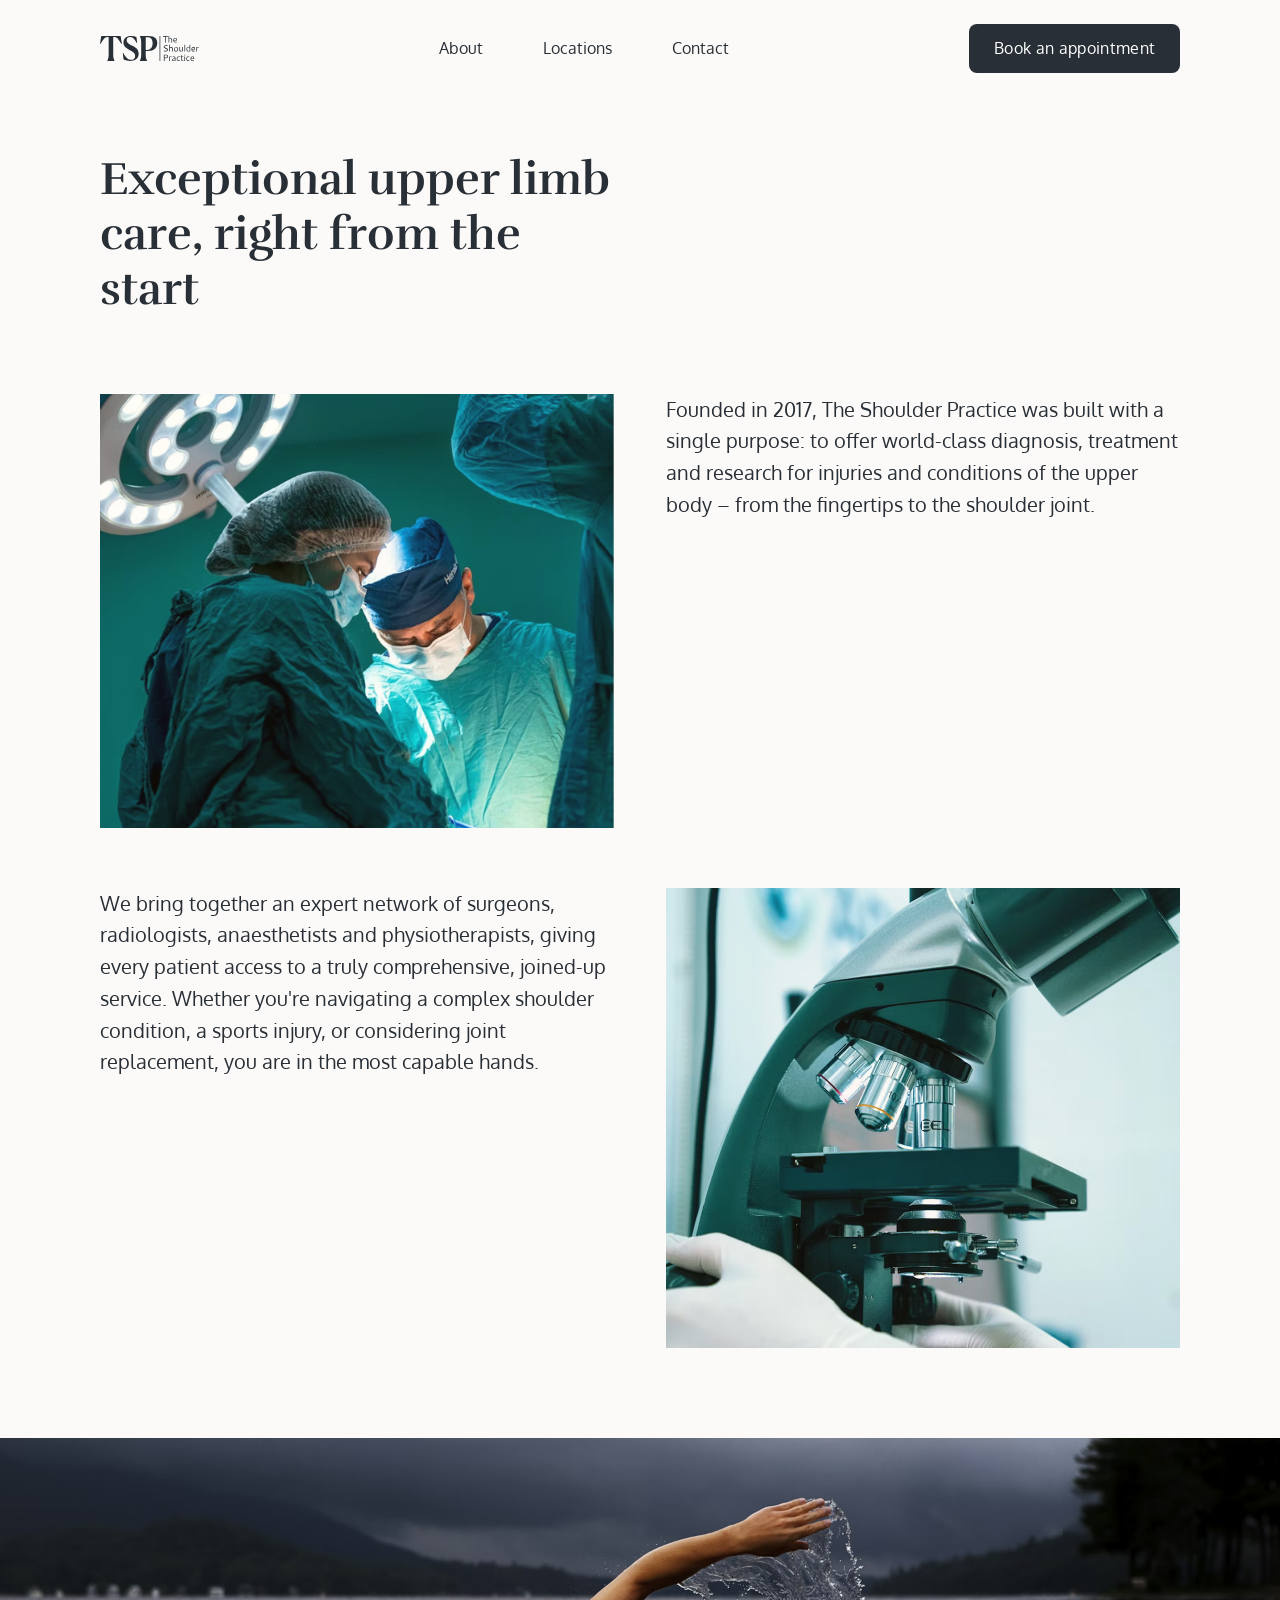
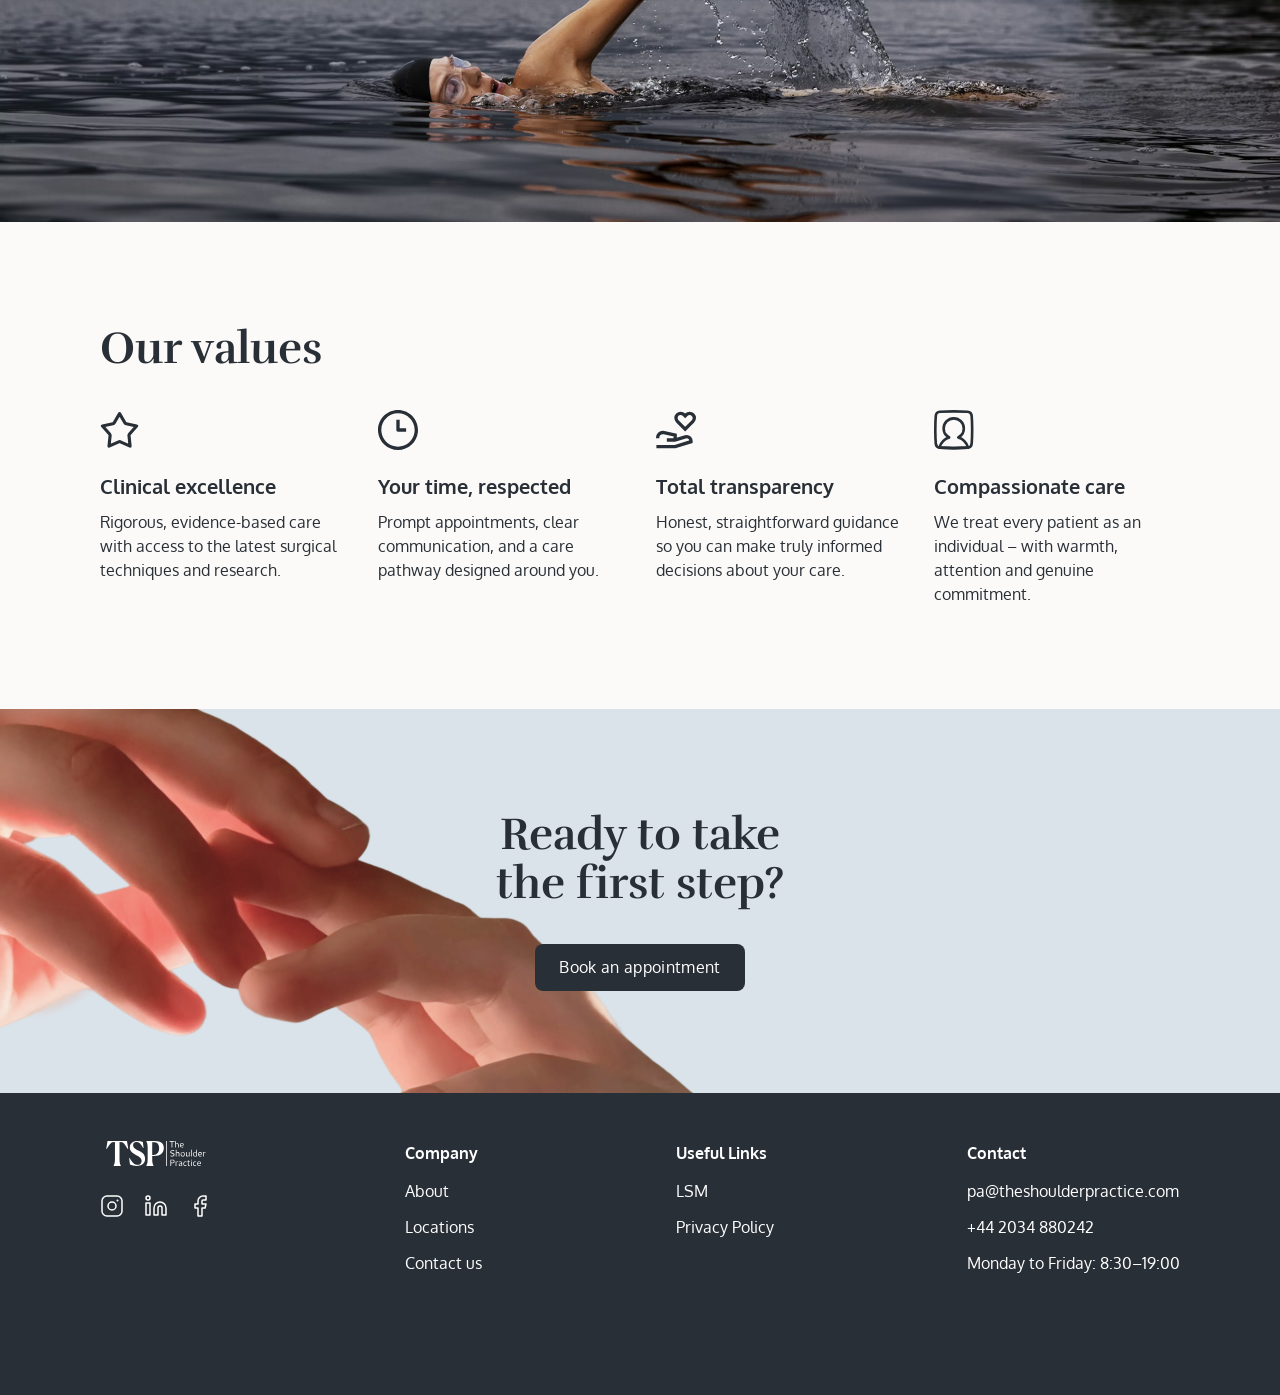
==== commit a9305612: "Revert "Rebuild website per owner spec" This reverts commit 832243f9bb092cfed7d1833f29b2904322842cc6" ====
--- a/about.html
+++ b/about.html
@@ -21,11 +21,8 @@
         <span></span><span></span><span></span>
       </button>
       <div class="nav-links" id="nav-links">
-        <a href="about.html" aria-current="page">About</a>
-        <a href="conditions.html">Conditions</a>
-        <a href="sports.html">Sports</a>
-        <a href="patient-journey.html">Patient journey</a>
-        <a href="insurance.html">Fees</a>
+        <a href="about.html">About</a>
+        <a href="locations.html">Locations</a>
         <a href="contact.html">Contact</a>
       </div>
       <button class="btn-dark nav-cta">Book an appointment</button>
@@ -34,29 +31,14 @@
 
   <!-- INTRO SECTION -->
   <section class="about-intro">
-    <h1 class="about-heading">Thirty years in the making</h1>
+    <h1 class="about-heading">Exceptional upper limb care, right from the start</h1>
     <div class="about-grid">
       <img src="images/surgery.png" alt="Orthopaedic surgery" class="about-img about-img--surgery scroll-reveal">
-      <div class="about-para-founded scroll-reveal">
-        <p class="about-body">The Shoulder Practice was formally established in 2017. But its foundations go back considerably further.</p>
-        <p class="about-body" style="margin-top: 20px;">For over 25 years, Mr Carlos Cobiella built one of the most respected upper limb practices in the United Kingdom — treating complex cases, training surgeons, and developing a reputation that drew patients from across the country and beyond. The Shoulder Practice is the formal expression of everything that practice stood for: a named home for a standard of care that had long existed, now with the structure and team to deliver it at scale.</p>
-      </div>
-      <div class="about-para-network scroll-reveal">
-        <h2 class="about-sub-heading">What makes us different</h2>
-        <p class="about-body">Private upper limb care in London is not in short supply. What is rarer is a practice where the clinical culture has been shaped by a single, sustained philosophy — one built over 25 years of complex operative work, difficult referrals and the kind of outcomes that generate word-of-mouth reputation rather than marketing spend.</p>
-        <p class="about-body" style="margin-top: 16px;">We are not a network. We are not a referral platform. Every surgeon associated with The Shoulder Practice has been personally selected and, in most cases, trained within the practice. The standard you receive from any member of this team reflects the same values — clinical rigour, honest communication, and a commitment to getting the outcome right first time.</p>
-      </div>
+      <p class="about-body about-para-founded scroll-reveal">Founded in 2017, The Shoulder Practice was built with a single purpose: to offer world-class diagnosis, treatment and research for injuries and conditions of the upper body – from the fingertips to the shoulder joint.</p>
+      <p class="about-body about-para-network scroll-reveal">We bring together an expert network of surgeons, radiologists, anaesthetists and physiotherapists, giving every patient access to a truly comprehensive, joined-up service. Whether you're navigating a complex shoulder condition, a sports injury, or considering joint replacement, you are in the most capable hands.</p>
       <img src="images/lab.png" alt="Medical laboratory" class="about-img about-img--lab scroll-reveal">
     </div>
   </section>
-
-  <!-- THE PATIENT AT THE CENTRE -->
-  <div class="about-extended">
-    <div class="about-text-block scroll-reveal">
-      <h2 class="about-sub-heading">The patient at the centre</h2>
-      <p>We see patients who have been told nothing is wrong when something clearly is. Patients who have had surgery elsewhere that hasn't worked. Patients who are professional athletes with a career on the line, or individuals in their sixties who simply want to lift their grandchild without pain. The complexity of the case doesn't change the approach: a thorough assessment, a straight answer, and a treatment plan that is right for that person — not the most convenient or most profitable one.</p>
-    </div>
-  </div>
 
   <!-- SWIMMING IMAGE -->
   <div class="about-swimming scroll-reveal">
@@ -71,90 +53,30 @@
         <img src="icons/star.svg" alt="" class="value-icon">
         <div class="value-text">
           <p class="value-title">Clinical excellence</p>
-          <p class="value-desc">We operate at the top of our specialty. Our surgeons hold or have held consultant posts at University College London Hospital, leading London private hospitals and major Teaching Hospital NHS trusts. We maintain academic engagement with the latest research, techniques and implants — and we are honest when evidence doesn't yet support a new approach.</p>
+          <p class="value-desc">Rigorous, evidence-based care with access to the latest surgical techniques and research.</p>
         </div>
       </div>
       <div class="value-card">
         <img src="icons/clock.svg" alt="" class="value-icon">
         <div class="value-text">
-          <p class="value-title">Unhurried judgement</p>
-          <p class="value-desc">The first consultation is never a formality. We take the time to examine properly, review imaging carefully, and explain clearly. Patients leave knowing what is wrong, what their options are, and what we recommend — and why.</p>
+          <p class="value-title">Your time, respected</p>
+          <p class="value-desc">Prompt appointments, clear communication, and a care pathway designed around you.</p>
         </div>
       </div>
       <div class="value-card">
         <img src="icons/Share-Heart.svg" alt="" class="value-icon">
         <div class="value-text">
-          <p class="value-title">Honest guidance</p>
-          <p class="value-desc">We will tell you when surgery is not the answer. We will tell you when previous treatment has left a problem that can be corrected. We will tell you what realistic recovery looks like. That honesty is not a courtesy — it is the foundation of good clinical care.</p>
+          <p class="value-title">Total transparency</p>
+          <p class="value-desc">Honest, straightforward guidance so you can make truly informed decisions about your care.</p>
         </div>
       </div>
       <div class="value-card">
         <img src="icons/profile.svg" alt="" class="value-icon">
         <div class="value-text">
-          <p class="value-title">Continuity of care</p>
-          <p class="value-desc">From first consultation through surgery, rehabilitation and follow-up, you are looked after by people who know your case. You will not be passed between strangers. Your surgeon knows your name before you walk in.</p>
+          <p class="value-title">Compassionate care</p>
+          <p class="value-desc">We treat every patient as an individual – with warmth, attention and genuine commitment.</p>
         </div>
       </div>
-    </div>
-  </section>
-
-  <!-- TEAM CAROUSEL -->
-  <section class="carousel-section scroll-reveal">
-    <div class="practice-intro">
-      <h2 class="section-heading">Meet our team</h2>
-    </div>
-    <div class="carousel-clip" id="team-clip">
-      <div class="carousel-track" id="team-track">
-        <div class="team-card">
-          <div class="team-photo">
-            <img src="images/doctor1.png" alt="Carlos Cobiella">
-          </div>
-          <div class="team-info">
-            <p class="team-name">Carlos Cobiella</p>
-            <div><p class="team-title">Consultant Orthopaedic Surgeon</p><p class="team-hosp">University College Hospitals, London</p></div>
-            <button class="btn-outline" data-doctor="1">Read bio</button>
-          </div>
-        </div>
-        <div class="team-card">
-          <div class="team-photo">
-            <img src="images/doctor3.png" alt="Simon Lambert">
-          </div>
-          <div class="team-info">
-            <p class="team-name">Simon Lambert</p>
-            <div><p class="team-title">Consultant Orthopaedic &amp; Elbow Surgeon</p><p class="team-hosp">University College Hospitals London</p></div>
-            <button class="btn-outline" data-doctor="2">Read bio</button>
-          </div>
-        </div>
-        <div class="team-card">
-          <div class="team-photo">
-            <img src="images/doctor4.png" alt="Jae Rhee">
-          </div>
-          <div class="team-info">
-            <p class="team-name">Jae Rhee</p>
-            <div><p class="team-title">Consultant Orthopaedic Shoulder &amp; Elbow Surgeon</p><p class="team-hosp">Princess Royal Hospital, Shrewsbury</p></div>
-            <button class="btn-outline" data-doctor="3">Read bio</button>
-          </div>
-        </div>
-        <div class="team-card">
-          <div class="team-photo">
-            <img src="images/doctor5.png" alt="Dimitrios Karadaglis">
-          </div>
-          <div class="team-info">
-            <p class="team-name">Dimitrios Karadaglis</p>
-            <div><p class="team-title">Consultant Orthopaedic Shoulder &amp; Elbow Surgeon</p><p class="team-hosp">Queen Elizabeth Hospital, London</p></div>
-            <button class="btn-outline" data-doctor="4">Read bio</button>
-          </div>
-        </div>
-        <!-- PLACEHOLDER: Additional surgeon bios to be added by practice owner -->
-      </div>
-    </div>
-    <div class="carousel-controls">
-      <button class="c-btn c-prev" id="team-prev" aria-label="Previous">
-        <img src="icons/arrow.svg" alt="">
-      </button>
-      <button class="c-btn c-next" id="team-next" aria-label="Next">
-        <img src="icons/arrow.svg" alt="">
-      </button>
     </div>
   </section>
 
@@ -185,21 +107,21 @@
               <circle cx="4" cy="4" r="2" stroke="white" stroke-width="1.5"/>
             </svg>
           </a>
+          <a href="#" aria-label="Facebook">
+            <svg width="24" height="24" viewBox="0 0 24 24" fill="none">
+              <path d="M18 2h-3a5 5 0 00-5 5v3H7v4h3v8h4v-8h3l1-4h-4V7a1 1 0 011-1h3z" stroke="white" stroke-width="1.5" stroke-linejoin="round"/>
+            </svg>
+          </a>
         </div>
       </div>
       <div class="footer-dark-col">
-        <p class="footer-dark-heading">Pages</p>
+        <p class="footer-dark-heading">Company</p>
         <a href="about.html">About</a>
-        <a href="conditions.html">Conditions</a>
-        <a href="sports.html">Sports &amp; high performance</a>
-        <a href="academic.html">Academic &amp; research</a>
-        <a href="fellowship.html">Fellowship training</a>
-        <a href="patient-journey.html">Patient journey</a>
-        <a href="insurance.html">Insurance &amp; fees</a>
-        <a href="contact.html">Contact</a>
+        <a href="locations.html">Locations</a>
+        <a href="contact.html">Contact us</a>
       </div>
       <div class="footer-dark-col">
-        <p class="footer-dark-heading">Useful links</p>
+        <p class="footer-dark-heading">Useful Links</p>
         <a href="#">LSM</a>
         <a href="#">Privacy Policy</a>
       </div>
@@ -212,20 +134,6 @@
     </div>
   </footer>
 
-  <!-- BIO MODAL -->
-  <div class="bio-backdrop" id="bio-backdrop" aria-hidden="true">
-    <div class="bio-card" role="dialog" aria-modal="true" aria-labelledby="bio-name">
-      <button class="bio-close" id="bio-close" aria-label="Close">
-        <svg width="14" height="14" viewBox="0 0 14 14" fill="none">
-          <path d="M1 1l12 12M13 1L1 13" stroke="#292f36" stroke-width="1" stroke-linecap="round"/>
-        </svg>
-      </button>
-      <h2 class="bio-name" id="bio-name"></h2>
-      <p class="bio-sub" id="bio-sub"></p>
-      <div class="bio-content" id="bio-content"></div>
-    </div>
-  </div>
-
   <script src="about.js"></script>
 </body>
 </html>
--- a/styles.css
+++ b/styles.css
@@ -140,24 +140,23 @@
 .nav-logo      { height: 25px; width: auto; display: block; }
 
 /* Transparent navbar over dark hero (index homepage only) — match white nav links */
-body:not(.about-page):not(.locations-page):not(.contact-page):not(.inner-page) .navbar:not(.scrolled) .nav-logo {
+body:not(.about-page):not(.locations-page):not(.contact-page) .navbar:not(.scrolled) .nav-logo {
   filter: brightness(0) invert(1);
 }
 
 /* Links */
 .nav-links {
   display: flex;
-  gap: 32px;
+  gap: 60px;
   align-items: center;
 }
 
 .nav-links a {
   color: #fff;
-  font-size: 15px;
+  font-size: 16px;
   line-height: 1.2;
   position: relative;
   transition: opacity 0.2s;
-  white-space: nowrap;
 }
 
 .nav-links a::after {
@@ -301,25 +300,41 @@
   gap: 36px;
 }
 
-/* Text statement list (replaces numeric counters) */
-.stat-statements {
-  list-style: none;
-  display: flex;
-  flex-direction: column;
-}
-
-.stat-statements li {
+.stats-block h2 {
   font-family: var(--serif);
-  font-size: clamp(17px, 1.9vw, 22px);
-  line-height: 1.45;
-  color: var(--dark);
-  padding: 18px 0;
-  border-bottom: 1px solid rgba(41,47,54,0.12);
-}
-
-.stat-statements li:first-child {
-  border-top: 1px solid rgba(41,47,54,0.12);
-}
+  font-weight: 700;
+  font-size: clamp(26px, 3.3vw, 44px);
+  line-height: 1.2;
+  color: var(--dark);
+  max-width: 524px;
+}
+
+.stats-grid {
+  display: grid;
+  grid-template-columns: repeat(4, 1fr);
+  gap: 32px;
+  align-items: flex-end;
+}
+
+.stat {
+  display: flex;
+  flex-direction: column;
+  gap: 0;
+  justify-content: flex-end;
+}
+
+.stat-n {
+  font-family: var(--serif);
+  font-weight: 700;
+  font-size: clamp(44px, 5.5vw, 68px);
+  line-height: 1;
+  color: var(--dark);
+  display: block;
+  margin-bottom: 10px;
+}
+
+.stat-l { font-size: 16px; line-height: 1.2; color: var(--muted); margin-bottom: 0; }
+.stat-l--nowrap { white-space: nowrap; }
 
 
 /* ── SERVICES ────────────────────────────────────────────────── */
@@ -424,22 +439,6 @@
 }
 
 .exp-desc.fading { opacity: 0; }
-
-
-/* ── PRACTICE INTRO (above team carousel) ────────────────────── */
-.practice-intro {
-  display: flex;
-  flex-direction: column;
-  gap: 24px;
-  padding: 0 var(--px);
-  max-width: calc(760px + 2 * var(--px));
-}
-
-.practice-intro p {
-  font-size: clamp(15px, 1.55vw, 18px);
-  line-height: 1.7;
-  color: var(--text);
-}
 
 
 /* ── CAROUSEL SECTIONS ───────────────────────────────────────── */
@@ -744,18 +743,7 @@
   opacity: 0.38;
   filter: grayscale(1);
   flex-shrink: 0;
-}
-
-.featured-logo-text {
-  font-family: var(--serif);
-  font-size: 22px;
-  font-weight: 700;
-  letter-spacing: 0.04em;
-  color: var(--dark);
-  opacity: 0.38;
-  filter: grayscale(1);
-  flex-shrink: 0;
-  white-space: nowrap;
+  /* No hover effect */
 }
 
 
@@ -928,23 +916,11 @@
   margin-bottom: 20px;
 }
 
-.bio-content { display: flex; flex-direction: column; gap: 0; }
-
 .bio-para {
   font-size: 15px;
   line-height: 1.65;
   color: var(--text);
-  margin-bottom: 14px;
-}
-
-.bio-section-heading {
-  font-weight: 700;
-  font-size: 14px;
-  letter-spacing: 0.05em;
-  text-transform: uppercase;
-  color: var(--dark);
-  margin-top: 20px;
-  margin-bottom: 8px;
+  margin-bottom: 16px;
 }
 
 .bio-list {
@@ -952,22 +928,13 @@
   padding-left: 20px;
   display: flex;
   flex-direction: column;
-  gap: 6px;
-  margin-bottom: 4px;
+  gap: 8px;
 }
 
 .bio-list li {
   font-size: 15px;
   line-height: 1.55;
   color: var(--text);
-}
-
-.bio-note {
-  font-size: 14px;
-  line-height: 1.55;
-  color: var(--muted);
-  margin-top: 16px;
-  font-style: italic;
 }
 
 @media (max-width: 600px) {
@@ -996,7 +963,7 @@
 }
 
 /* Mobile nav breakpoint */
-@media (max-width: 860px) {
+@media (max-width: 720px) {
   .nav-links     { display: none; }
   .nav-cta       { display: none; }
   .nav-hamburger { display: flex; }
@@ -1015,6 +982,7 @@
     gap: 0;
     padding: 0;
     animation: slideDown 0.28s ease;
+    /* No pill styling on mobile */
     background: var(--bg);
     border-radius: 0;
   }
@@ -1067,6 +1035,9 @@
   /* Content card */
   .content-card { padding: 72px var(--px) 80px; gap: 64px; }
 
+  /* Stats — 2 columns on mobile */
+  .stats-grid { grid-template-columns: repeat(2, 1fr); gap: 24px; }
+
   /* Services — single column */
   .services-grid { grid-template-columns: 1fr; gap: 28px; }
 
@@ -1096,6 +1067,7 @@
 /* Very small phones */
 @media (max-width: 390px) {
   .nav-inner { padding: 20px var(--px) 14px; }
+  .stats-block h2 { font-size: 24px; }
 }
 
 
@@ -1106,7 +1078,6 @@
 /* Always-solid background on about page; box-shadow appears only on scroll via .scrolled */
 .about-page .navbar { background: var(--bg); }
 .about-page .navbar .nav-links a { color: var(--dark); }
-.about-page .nav-hamburger span { background: var(--dark); }
 
 
 /* ── Intro ─────────────────────────────────────────────────── */
@@ -1121,7 +1092,7 @@
   font-size: clamp(28px, 3.6vw, 46px);
   line-height: 1.2;
   color: var(--dark);
-  max-width: 624px;
+  max-width: 524px;
   margin-bottom: clamp(44px, 6vw, 76px);
 }
 
@@ -1142,18 +1113,9 @@
 .about-img--lab      { grid-area: lab; }
 
 .about-body {
-  font-size: clamp(15px, 1.6vw, 18px);
-  line-height: 1.65;
+  font-size: clamp(15px, 1.6vw, 22px);
+  line-height: 1.55;
   color: var(--text);
-}
-
-.about-sub-heading {
-  font-family: var(--serif);
-  font-weight: 700;
-  font-size: clamp(20px, 2.2vw, 28px);
-  line-height: 1.2;
-  color: var(--dark);
-  margin-bottom: 20px;
 }
 
 .about-img {
@@ -1169,27 +1131,6 @@
 
 .about-img--lab {
   height: clamp(280px, 36vw, 490px);
-}
-
-/* ── Extended about body sections ───────────────────────────── */
-.about-extended {
-  padding: clamp(52px, 6vw, 80px) var(--px) 0;
-  display: flex;
-  flex-direction: column;
-  gap: clamp(44px, 5vw, 64px);
-}
-
-.about-text-block {
-  display: flex;
-  flex-direction: column;
-  gap: 16px;
-  max-width: 760px;
-}
-
-.about-text-block p {
-  font-size: clamp(15px, 1.6vw, 18px);
-  line-height: 1.65;
-  color: var(--text);
 }
 
 
@@ -1251,14 +1192,14 @@
 
 .value-title {
   font-weight: 700;
-  font-size: clamp(16px, 1.6vw, 20px);
+  font-size: clamp(16px, 1.6vw, 24px);
   line-height: 1.2;
   color: var(--text);
 }
 
 .value-desc {
-  font-size: 15px;
-  line-height: 1.65;
+  font-size: 16px;
+  line-height: 1.5;
   color: var(--text);
 }
 
@@ -1327,7 +1268,6 @@
 }
 
 .footer-dark-col a:hover { opacity: 0.65; text-decoration: underline; }
-.footer-dark-col p { color: rgba(255,255,255,0.7); }
 
 
 /* ── About responsive ───────────────────────────────────────── */
@@ -1356,7 +1296,6 @@
   .about-cta { height: auto; padding: 64px 0; }
   .values-grid { grid-template-columns: 1fr; gap: 28px; }
   .footer-dark-inner { flex-direction: column; gap: 32px; padding: 56px var(--px) 64px; }
-  .about-extended { padding-bottom: 0; }
 }
 
 @media (max-width: 390px) {
@@ -1383,6 +1322,7 @@
   align-items: center;
   justify-content: center;
   overflow: hidden;
+  /* No margin-top — hero extends behind the transparent fixed navbar */
   padding-top: var(--nav-h);
 }
 
@@ -1779,7 +1719,7 @@
   text-decoration: underline;
 }
 
-.contact-footer-col p { color: rgba(255,255,255,0.7); }
+.contact-footer-col p { color: #fff; }
 
 .contact-footer .socials svg path,
 .contact-footer .socials svg circle {
@@ -1803,365 +1743,3 @@
 @media (max-width: 390px) {
   .contact-heading { font-size: 32px; }
 }
-
-
-/* ════════════════════════════════════════════════════════════════
-   INNER PAGES (conditions, sports, academic, fellowship,
-                patient-journey, insurance)
-   ════════════════════════════════════════════════════════════════ */
-
-.inner-page .navbar { background: var(--bg); }
-.inner-page .navbar .nav-links a { color: var(--dark); }
-.inner-page .nav-hamburger span { background: var(--dark); }
-
-/* ── Page intro ─────────────────────────────────────────────── */
-.page-intro {
-  padding: calc(var(--nav-h) + clamp(52px, 6vw, 76px)) var(--px) clamp(52px, 6vw, 80px);
-  background: var(--bg);
-  display: flex;
-  flex-direction: column;
-  gap: clamp(24px, 3vw, 36px);
-  max-width: calc(860px + 2 * var(--px));
-}
-
-.page-heading {
-  font-family: var(--serif);
-  font-weight: 700;
-  font-size: clamp(32px, 4.4vw, 52px);
-  line-height: 1.15;
-  color: var(--dark);
-}
-
-.page-intro-text {
-  font-size: clamp(16px, 1.7vw, 19px);
-  line-height: 1.7;
-  color: var(--text);
-  max-width: 760px;
-}
-
-/* ── Page sections ──────────────────────────────────────────── */
-.page-section {
-  padding: clamp(52px, 6vw, 80px) var(--px);
-}
-
-.page-section + .page-section {
-  padding-top: 0;
-}
-
-.page-section-heading {
-  font-family: var(--serif);
-  font-weight: 700;
-  font-size: clamp(22px, 2.6vw, 34px);
-  line-height: 1.2;
-  color: var(--dark);
-  margin-bottom: clamp(24px, 3vw, 40px);
-  max-width: 760px;
-}
-
-/* ── Content blocks grid (2 columns) ────────────────────────── */
-.content-blocks-grid {
-  display: grid;
-  grid-template-columns: 1fr 1fr;
-  gap: clamp(28px, 4vw, 56px);
-}
-
-.content-block {
-  display: flex;
-  flex-direction: column;
-  gap: 14px;
-}
-
-.content-block h3 {
-  font-family: var(--serif);
-  font-weight: 700;
-  font-size: clamp(18px, 2vw, 24px);
-  line-height: 1.2;
-  color: var(--dark);
-}
-
-.content-block p {
-  font-size: 15px;
-  line-height: 1.7;
-  color: var(--text);
-}
-
-/* ── Single-column body text ────────────────────────────────── */
-.page-body {
-  font-size: clamp(15px, 1.6vw, 18px);
-  line-height: 1.7;
-  color: var(--text);
-  max-width: 760px;
-}
-
-.page-body + .page-body {
-  margin-top: 20px;
-}
-
-/* ── Reassurance / closing band ─────────────────────────────── */
-.page-cta-band {
-  background: var(--blue);
-  padding: clamp(56px, 7vw, 100px) var(--px);
-  display: flex;
-  flex-direction: column;
-  gap: 28px;
-  align-items: flex-start;
-  max-width: 100%;
-}
-
-.page-cta-band h2 {
-  font-family: var(--serif);
-  font-weight: 700;
-  font-size: clamp(24px, 3vw, 38px);
-  line-height: 1.2;
-  color: var(--dark);
-}
-
-.page-cta-band p {
-  font-size: clamp(15px, 1.6vw, 18px);
-  line-height: 1.65;
-  color: var(--text);
-  max-width: 680px;
-}
-
-/* ── Closing text + CTA ─────────────────────────────────────── */
-.page-closing {
-  padding: clamp(52px, 6vw, 80px) var(--px) clamp(64px, 8vw, 100px);
-  display: flex;
-  flex-direction: column;
-  gap: 28px;
-  max-width: calc(760px + 2 * var(--px));
-}
-
-.page-closing p {
-  font-size: clamp(15px, 1.6vw, 18px);
-  line-height: 1.65;
-  color: var(--text);
-}
-
-/* ── Patient journey steps ──────────────────────────────────── */
-.journey-steps {
-  display: flex;
-  flex-direction: column;
-  gap: 0;
-  padding: 0 var(--px);
-}
-
-.journey-step {
-  display: grid;
-  grid-template-columns: 60px 1fr;
-  gap: 32px;
-  padding: clamp(32px, 4vw, 52px) 0;
-  border-bottom: 1px solid rgba(41,47,54,0.10);
-  opacity: 0;
-  transform: translateY(20px);
-  transition: opacity 0.6s ease, transform 0.6s ease;
-}
-
-.journey-step.visible {
-  opacity: 1;
-  transform: translateY(0);
-}
-
-.journey-step-num {
-  font-family: var(--serif);
-  font-size: clamp(32px, 4vw, 48px);
-  font-weight: 700;
-  color: rgba(41,47,54,0.18);
-  line-height: 1;
-  padding-top: 4px;
-}
-
-.journey-step-body {
-  display: flex;
-  flex-direction: column;
-  gap: 12px;
-}
-
-.journey-step-body h3 {
-  font-family: var(--serif);
-  font-weight: 700;
-  font-size: clamp(18px, 2.2vw, 26px);
-  line-height: 1.2;
-  color: var(--dark);
-}
-
-.journey-step-body p {
-  font-size: 15px;
-  line-height: 1.7;
-  color: var(--text);
-  max-width: 680px;
-}
-
-/* ── Conditions diagram ─────────────────────────────────────── */
-.conditions-diagram {
-  position: relative;
-  background: #dde6ec;
-  overflow: hidden;
-  min-height: 500px;
-}
-
-.conditions-bg {
-  position: absolute;
-  inset: 0;
-  width: 100%;
-  height: 100%;
-  object-fit: cover;
-  object-position: right center;
-  opacity: 0;
-  transition: opacity 0.55s ease;
-}
-
-.conditions-bg.active { opacity: 1; }
-
-.conditions-content {
-  position: relative;
-  z-index: 1;
-  padding: 64px var(--px);
-  display: grid;
-  grid-template-columns: 1fr 1fr;
-  gap: 48px;
-  align-items: start;
-  min-height: 500px;
-}
-
-.conditions-tabs {
-  display: flex;
-  flex-direction: column;
-  gap: 16px;
-}
-
-.condition-tab {
-  font-family: var(--serif);
-  font-weight: 700;
-  font-size: clamp(22px, 2.8vw, 36px);
-  line-height: 1;
-  color: var(--muted);
-  text-align: left;
-  transition: color 0.28s ease;
-  cursor: pointer;
-  padding: 0;
-  display: block;
-}
-
-.condition-tab:hover:not(.active) { color: rgba(41,47,54,0.5); }
-.condition-tab.active { color: var(--dark); cursor: default; }
-
-.conditions-list {
-  display: flex;
-  flex-direction: column;
-  gap: 0;
-  padding-top: 8px;
-}
-
-.condition-item {
-  font-size: clamp(15px, 1.55vw, 18px);
-  line-height: 1.4;
-  color: var(--dark);
-  padding: 14px 0;
-  border-bottom: 1px solid rgba(41,47,54,0.12);
-  cursor: pointer;
-  transition: opacity 0.18s ease;
-  display: flex;
-  align-items: center;
-  gap: 10px;
-}
-
-.condition-item:first-child { border-top: 1px solid rgba(41,47,54,0.12); }
-
-.condition-item::before {
-  content: '';
-  width: 6px;
-  height: 6px;
-  border-radius: 50%;
-  background: var(--dark);
-  flex-shrink: 0;
-  opacity: 0;
-  transition: opacity 0.2s;
-}
-
-.condition-item.selected::before { opacity: 1; }
-.condition-item.selected { font-weight: 700; }
-
-.conditions-list.fading { opacity: 0; transition: opacity 0.2s ease; }
-.conditions-list { transition: opacity 0.2s ease; }
-
-/* ── Insurance page ─────────────────────────────────────────── */
-.insurance-blocks {
-  display: grid;
-  grid-template-columns: 1fr 1fr;
-  gap: clamp(32px, 5vw, 72px);
-  padding: 0 var(--px) clamp(64px, 8vw, 100px);
-}
-
-.insurance-block {
-  display: flex;
-  flex-direction: column;
-  gap: 18px;
-}
-
-.insurance-block h2 {
-  font-family: var(--serif);
-  font-weight: 700;
-  font-size: clamp(20px, 2.2vw, 28px);
-  color: var(--dark);
-  line-height: 1.2;
-}
-
-.insurance-block p {
-  font-size: 15px;
-  line-height: 1.7;
-  color: var(--text);
-}
-
-/* ── Research areas ─────────────────────────────────────────── */
-.research-list {
-  list-style: none;
-  display: flex;
-  flex-direction: column;
-  gap: 0;
-  max-width: 760px;
-}
-
-.research-list li {
-  font-size: clamp(15px, 1.55vw, 18px);
-  line-height: 1.5;
-  color: var(--dark);
-  padding: 16px 0;
-  border-bottom: 1px solid rgba(41,47,54,0.10);
-  padding-left: 20px;
-  position: relative;
-}
-
-.research-list li::before {
-  content: '—';
-  position: absolute;
-  left: 0;
-  color: var(--muted);
-}
-
-.placeholder-block {
-  background: rgba(41,47,54,0.04);
-  border-radius: 8px;
-  padding: 24px 28px;
-  max-width: 760px;
-  border-left: 3px solid rgba(41,47,54,0.15);
-}
-
-.placeholder-block p {
-  font-size: 14px;
-  line-height: 1.6;
-  color: var(--muted);
-  font-style: italic;
-}
-
-/* ── Inner page responsive ──────────────────────────────────── */
-@media (max-width: 860px) {
-  .content-blocks-grid { grid-template-columns: 1fr; gap: 36px; }
-  .conditions-content  { grid-template-columns: 1fr; min-height: auto; }
-  .insurance-blocks    { grid-template-columns: 1fr; }
-}
-
-@media (max-width: 600px) {
-  .journey-step { grid-template-columns: 44px 1fr; gap: 20px; }
-  .journey-step-num { font-size: 28px; }
-}
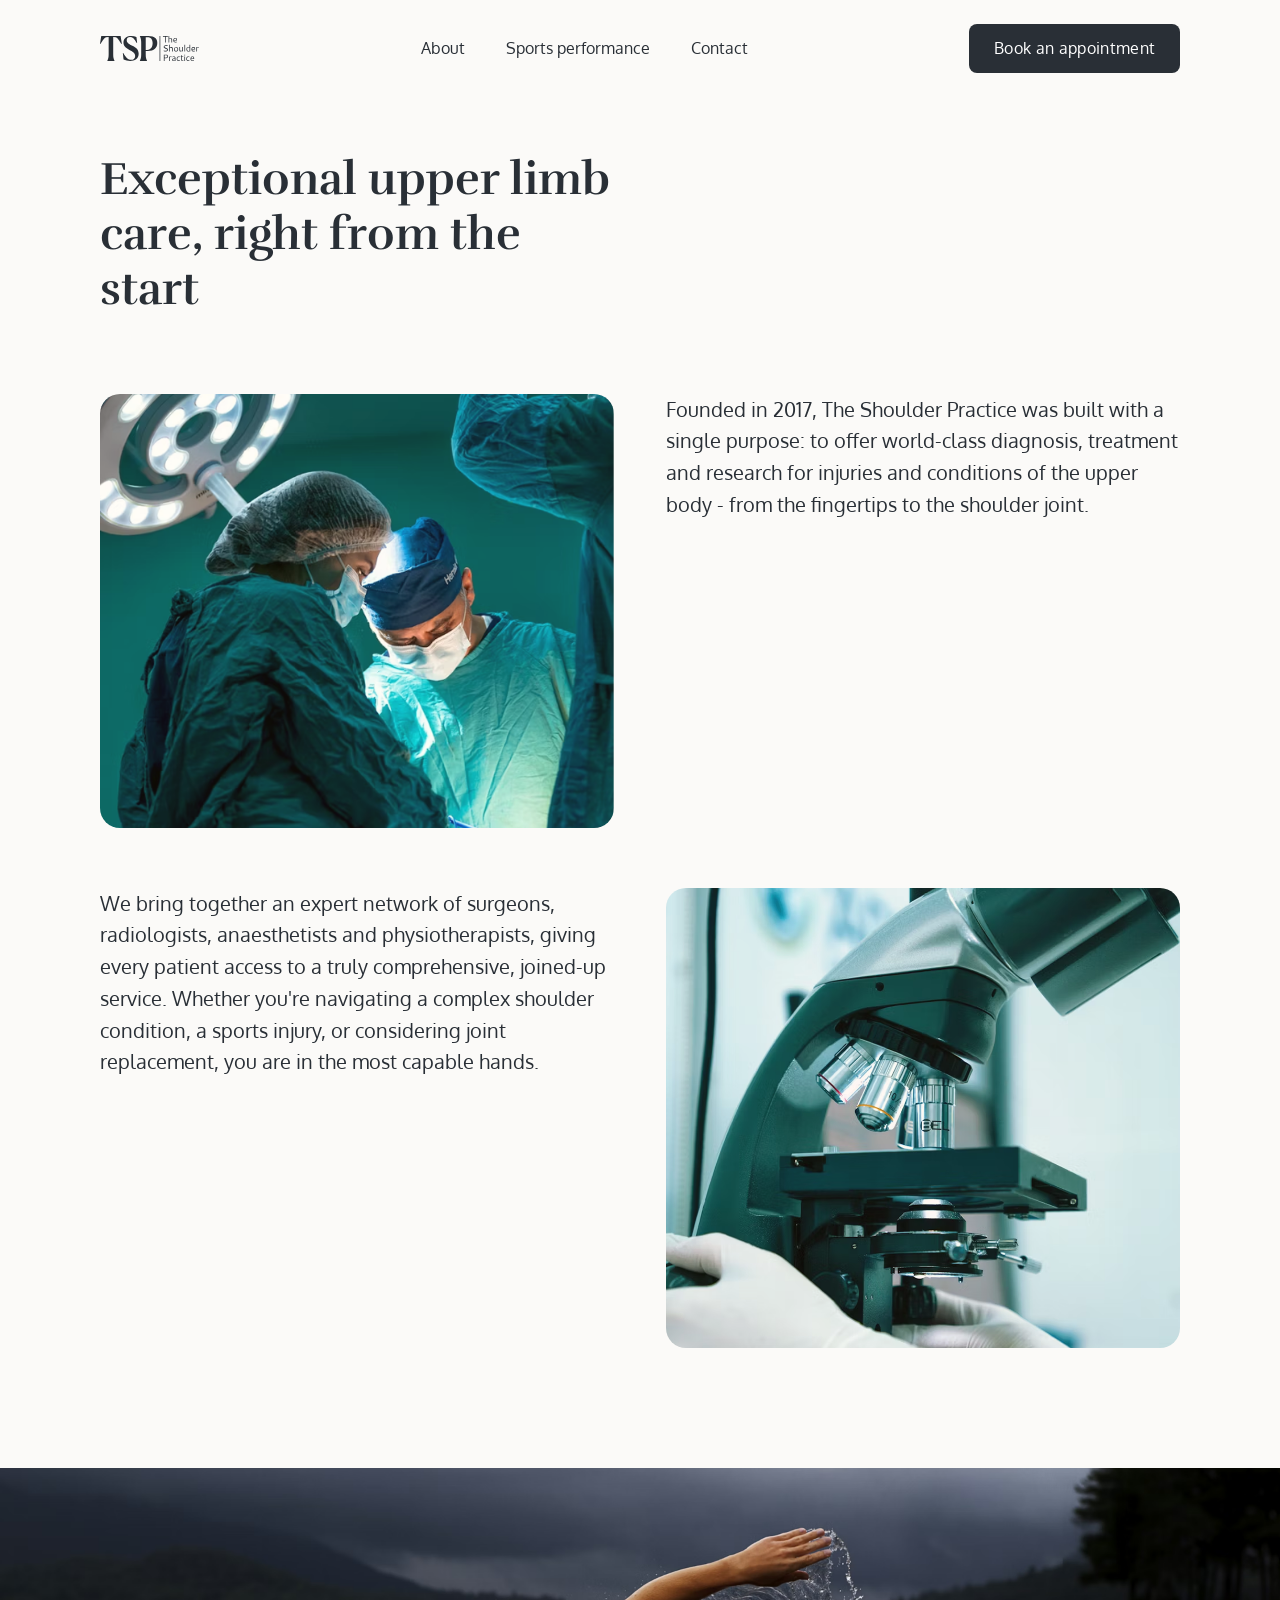
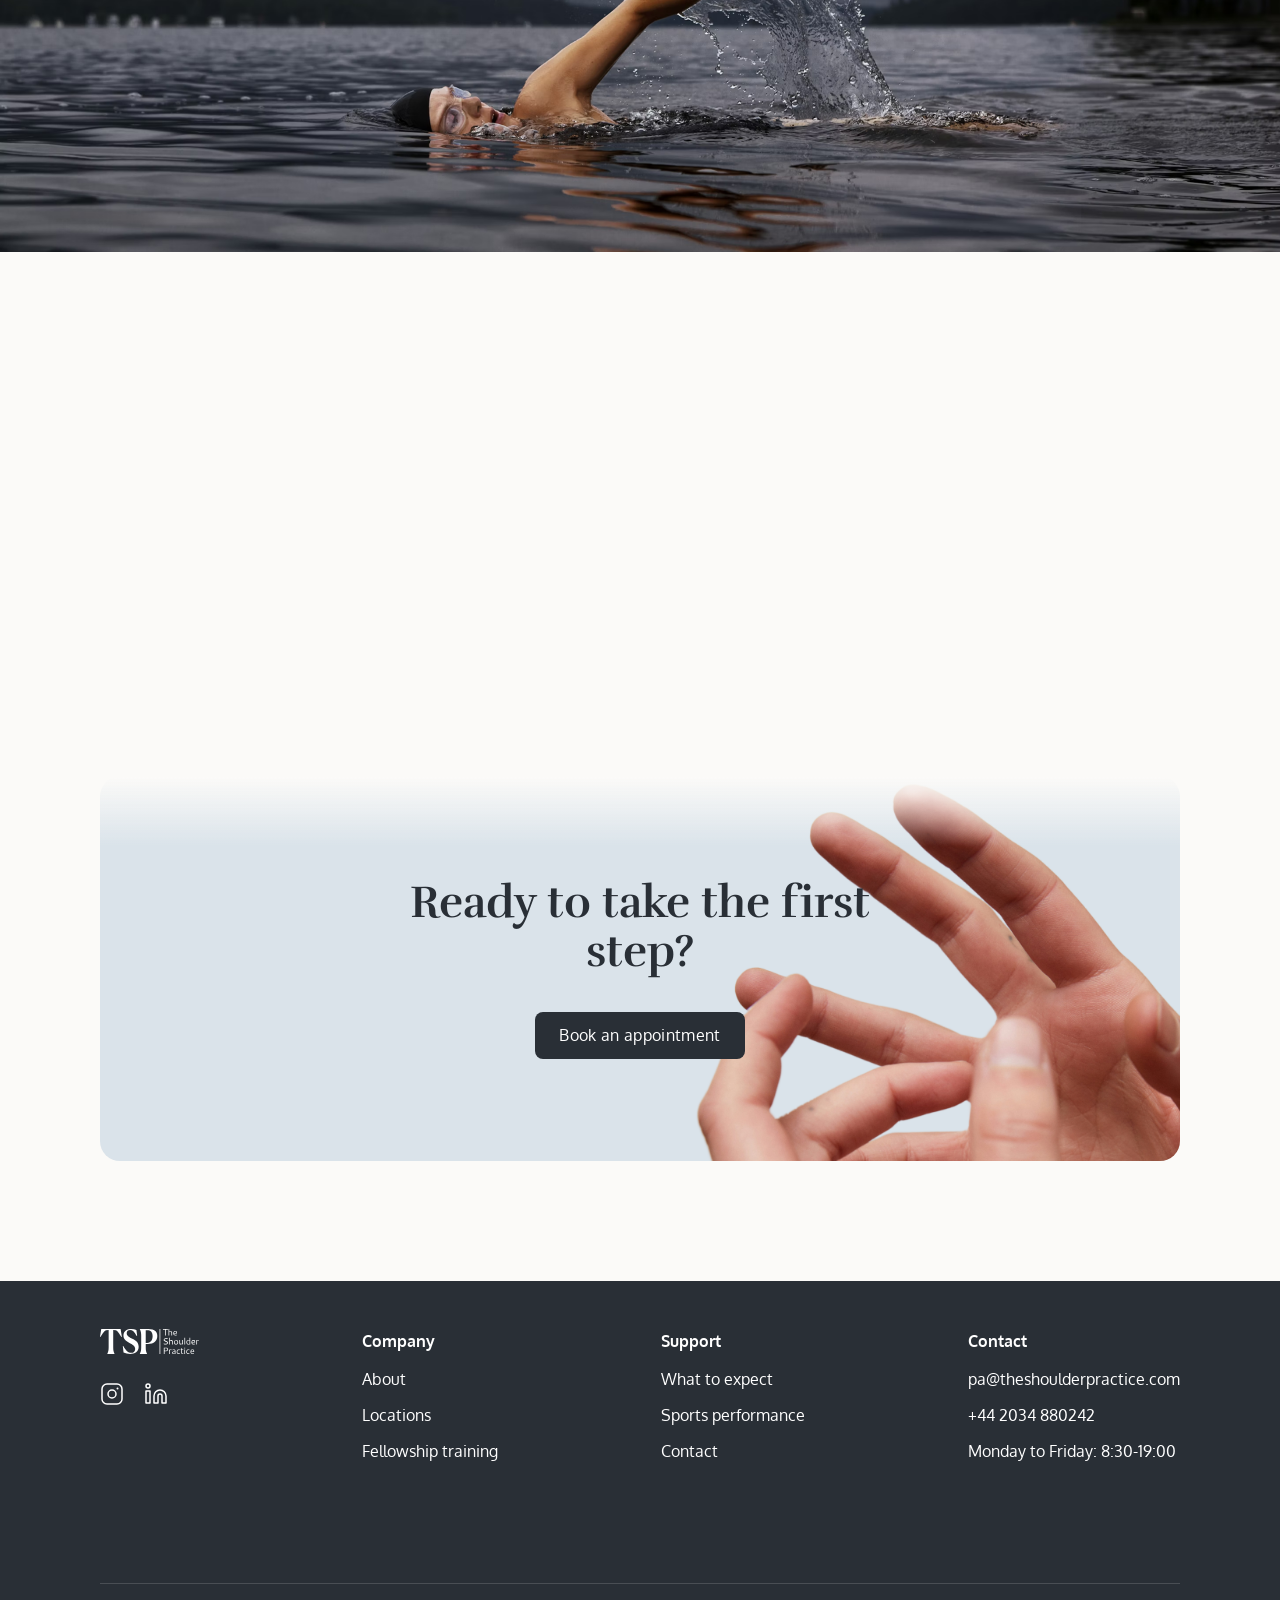
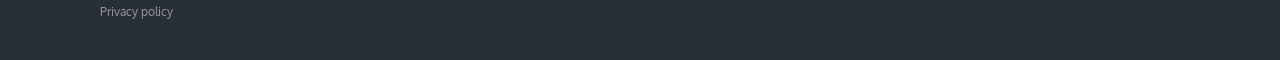
==== commit d68020f7: "chore: initial clean build - remove unused files, fix dashes, responsive check, production ready - R" ====
--- a/about.html
+++ b/about.html
@@ -3,11 +3,11 @@
 <head>
   <meta charset="UTF-8">
   <meta name="viewport" content="width=device-width, initial-scale=1.0">
-  <title>About – The Shoulder Practice</title>
+  <title>About - The Shoulder Practice</title>
   <link rel="preconnect" href="https://fonts.googleapis.com">
   <link rel="preconnect" href="https://fonts.gstatic.com" crossorigin>
   <link href="https://fonts.googleapis.com/css2?family=Rufina:wght@400;700&family=Oxygen:wght@300;400;700&display=swap" rel="stylesheet">
-  <link rel="stylesheet" href="styles.css">
+  <link rel="stylesheet" href="css/styles.css">
 </head>
 <body class="about-page">
 
@@ -15,14 +15,14 @@
   <nav class="navbar" id="navbar">
     <div class="nav-inner">
       <a href="index.html" class="nav-logo-wrap">
-        <img class="nav-logo" src="logos/TSP_logo_dark.svg" alt="TSP">
+        <img class="nav-logo" src="assets/logos/TSP_logo_dark.svg" alt="TSP">
       </a>
       <button class="nav-hamburger" id="nav-hamburger" aria-label="Toggle menu" aria-expanded="false">
         <span></span><span></span><span></span>
       </button>
       <div class="nav-links" id="nav-links">
-        <a href="about.html">About</a>
-        <a href="locations.html">Locations</a>
+        <a href="about2.html">About</a>
+        <a href="sports.html">Sports performance</a>
         <a href="contact.html">Contact</a>
       </div>
       <button class="btn-dark nav-cta">Book an appointment</button>
@@ -33,16 +33,16 @@
   <section class="about-intro">
     <h1 class="about-heading">Exceptional upper limb care, right from the start</h1>
     <div class="about-grid">
-      <img src="images/surgery.png" alt="Orthopaedic surgery" class="about-img about-img--surgery scroll-reveal">
-      <p class="about-body about-para-founded scroll-reveal">Founded in 2017, The Shoulder Practice was built with a single purpose: to offer world-class diagnosis, treatment and research for injuries and conditions of the upper body – from the fingertips to the shoulder joint.</p>
+      <img src="assets/images/surgery.png" alt="Orthopaedic surgery" class="about-img about-img--surgery scroll-reveal">
+      <p class="about-body about-para-founded scroll-reveal">Founded in 2017, The Shoulder Practice was built with a single purpose: to offer world-class diagnosis, treatment and research for injuries and conditions of the upper body - from the fingertips to the shoulder joint.</p>
       <p class="about-body about-para-network scroll-reveal">We bring together an expert network of surgeons, radiologists, anaesthetists and physiotherapists, giving every patient access to a truly comprehensive, joined-up service. Whether you're navigating a complex shoulder condition, a sports injury, or considering joint replacement, you are in the most capable hands.</p>
-      <img src="images/lab.png" alt="Medical laboratory" class="about-img about-img--lab scroll-reveal">
+      <img src="assets/images/lab.png" alt="Medical laboratory" class="about-img about-img--lab scroll-reveal">
     </div>
   </section>
 
   <!-- SWIMMING IMAGE -->
   <div class="about-swimming scroll-reveal">
-    <img src="images/swimming.png" alt="">
+    <img src="assets/images/swimming.png" alt="">
   </div>
 
   <!-- OUR VALUES -->
@@ -50,31 +50,31 @@
     <h2 class="section-heading">Our values</h2>
     <div class="values-grid">
       <div class="value-card">
-        <img src="icons/star.svg" alt="" class="value-icon">
+        <img src="assets/icons/star.svg" alt="" class="value-icon">
         <div class="value-text">
           <p class="value-title">Clinical excellence</p>
           <p class="value-desc">Rigorous, evidence-based care with access to the latest surgical techniques and research.</p>
         </div>
       </div>
       <div class="value-card">
-        <img src="icons/clock.svg" alt="" class="value-icon">
+        <img src="assets/icons/clock.svg" alt="" class="value-icon">
         <div class="value-text">
           <p class="value-title">Your time, respected</p>
           <p class="value-desc">Prompt appointments, clear communication, and a care pathway designed around you.</p>
         </div>
       </div>
       <div class="value-card">
-        <img src="icons/Share-Heart.svg" alt="" class="value-icon">
+        <img src="assets/icons/Share-Heart.svg" alt="" class="value-icon">
         <div class="value-text">
           <p class="value-title">Total transparency</p>
           <p class="value-desc">Honest, straightforward guidance so you can make truly informed decisions about your care.</p>
         </div>
       </div>
       <div class="value-card">
-        <img src="icons/profile.svg" alt="" class="value-icon">
+        <img src="assets/icons/profile.svg" alt="" class="value-icon">
         <div class="value-text">
           <p class="value-title">Compassionate care</p>
-          <p class="value-desc">We treat every patient as an individual – with warmth, attention and genuine commitment.</p>
+          <p class="value-desc">We treat every patient as an individual - with warmth, attention and genuine commitment.</p>
         </div>
       </div>
     </div>
@@ -92,7 +92,7 @@
   <footer class="footer-dark" id="contact">
     <div class="footer-dark-inner">
       <div class="footer-logo-col">
-        <img src="logos/TSP_logo_dark.svg" alt="TSP" class="footer-logo">
+        <img src="assets/logos/TSP_logo_dark.svg" alt="TSP" class="footer-logo">
         <div class="socials">
           <a href="#" aria-label="Instagram">
             <svg width="24" height="24" viewBox="0 0 24 24" fill="none">
@@ -107,33 +107,33 @@
               <circle cx="4" cy="4" r="2" stroke="white" stroke-width="1.5"/>
             </svg>
           </a>
-          <a href="#" aria-label="Facebook">
-            <svg width="24" height="24" viewBox="0 0 24 24" fill="none">
-              <path d="M18 2h-3a5 5 0 00-5 5v3H7v4h3v8h4v-8h3l1-4h-4V7a1 1 0 011-1h3z" stroke="white" stroke-width="1.5" stroke-linejoin="round"/>
-            </svg>
-          </a>
         </div>
       </div>
       <div class="footer-dark-col">
         <p class="footer-dark-heading">Company</p>
-        <a href="about.html">About</a>
+        <a href="about2.html">About</a>
         <a href="locations.html">Locations</a>
-        <a href="contact.html">Contact us</a>
+        <a href="fellowship.html">Fellowship training</a>
       </div>
       <div class="footer-dark-col">
-        <p class="footer-dark-heading">Useful Links</p>
-        <a href="#">LSM</a>
-        <a href="#">Privacy Policy</a>
+        <p class="footer-dark-heading">Support</p>
+        <a href="what-to-expect.html">What to expect</a>
+        <a href="sports.html">Sports performance</a>
+        <a href="contact.html">Contact</a>
       </div>
       <div class="footer-dark-col">
         <p class="footer-dark-heading">Contact</p>
         <a href="mailto:pa@theshoulderpractice.com">pa@theshoulderpractice.com</a>
         <a href="tel:+442034880242">+44 2034 880242</a>
-        <p>Monday to Friday: 8:30–19:00</p>
+        <p>Monday to Friday: 8:30-19:00</p>
       </div>
+    </div>
+    <div class="footer-bottom">
+      <div class="footer-divider-line"></div>
+      <a href="#" class="footer-privacy">Privacy policy</a>
     </div>
   </footer>
 
-  <script src="about.js"></script>
+  <script src="js/about.js"></script>
 </body>
 </html>
--- a/css/styles.css
+++ b/css/styles.css
@@ -0,0 +1,3386 @@
+/* ── Reset ─────────────────────────────────────────────────── */
+*, *::before, *::after { box-sizing: border-box; margin: 0; padding: 0; }
+
+html {
+  scroll-behavior: smooth;
+  scroll-padding-top: var(--nav-h);
+}
+
+:root {
+  --bg:     #fbfaf8;
+  --dark:   #292f36;
+  --text:   #292f36;
+  --muted:  #878787;
+  --blue:   rgba(109, 152, 186, 0.18);
+  --px:     clamp(24px, 7.8vw, 100px);
+  --serif:  'Rufina', serif;
+  --sans:   'Oxygen', sans-serif;
+  --radius: 14px;
+  --ease:   cubic-bezier(.22,.68,0,1.1);
+  --nav-h:  76px;
+}
+
+body {
+  font-family: var(--sans);
+  color: var(--text);
+  background: var(--bg);
+  overflow-x: hidden;
+}
+
+img    { display: block; max-width: 100%; }
+a      { text-decoration: none; color: inherit; }
+button { font-family: var(--sans); cursor: pointer; border: none; background: none; }
+
+/* Global heading defaults - individual classes may override size/color */
+h1, h2, h3 {
+  font-family: var(--serif);
+  color: var(--dark);
+}
+
+
+/* ── Typography helpers ──────────────────────────────────────── */
+.label {
+  font-weight: 700;
+  font-size: 16px;
+  line-height: 1.2;
+  color: var(--dark);
+}
+
+.section-heading {
+  font-family: var(--serif);
+  font-weight: 700;
+  font-size: clamp(28px, 3.5vw, 46px);
+  line-height: 1.1;
+  color: var(--dark);
+}
+
+.section-heading.center { text-align: center; }
+
+/* "Our locations" carousel heading on homepage - 56px to match design */
+#locations .section-heading {
+  font-size: clamp(36px, 4.4vw, 56px);
+}
+.section-padded { padding: 0 var(--px); }
+
+
+/* ── Buttons ─────────────────────────────────────────────────── */
+.btn-dark {
+  background: var(--dark);
+  color: #fff;
+  padding: 14px 24px;
+  border-radius: 8px;
+  font-size: 16px;
+  line-height: 1.2;
+  letter-spacing: 0.32px;
+  white-space: nowrap;
+  transition: background 0.22s, transform 0.18s, box-shadow 0.2s;
+}
+.btn-dark:hover {
+  background: #1b2027;
+}
+.btn-dark:active { }
+
+.btn-outline {
+  border: 1.5px solid var(--text);
+  color: var(--text);
+  padding: 8px 20px;
+  border-radius: 8px;
+  font-size: 14px;
+  line-height: 1.2;
+  letter-spacing: 0.28px;
+  background: transparent;
+  transition: background 0.22s, color 0.22s;
+  display: inline-block;
+  white-space: nowrap;
+  width: auto;
+  align-self: flex-start;
+}
+.btn-outline:hover { background: var(--dark); color: #fff; }
+
+.btn-outline-dark {
+  border: 1.5px solid var(--dark);
+  color: var(--dark);
+  padding: 14px 24px;
+  border-radius: 8px;
+  font-size: 16px;
+  letter-spacing: 0.32px;
+  background: transparent;
+  transition: background 0.22s, color 0.22s, transform 0.18s, box-shadow 0.2s;
+}
+.btn-outline-dark:hover {
+  background: var(--dark);
+  color: #fff;
+  transform: translateY(-1px);
+  box-shadow: 0 6px 20px rgba(41,47,54,0.18);
+}
+
+
+/* ── NAVBAR ──────────────────────────────────────────────────── */
+.navbar {
+  position: fixed;
+  top: 0;
+  left: 0;
+  right: 0;
+  z-index: 100;
+  background: transparent;
+  padding: 0;
+  transition: background 0.4s ease, box-shadow 0.4s ease;
+  isolation: isolate;
+}
+
+.navbar.scrolled {
+  background: rgba(255,255,255,0.44);
+  backdrop-filter: blur(20px);
+  -webkit-backdrop-filter: blur(20px);
+  }
+
+.nav-inner {
+  display: flex;
+  align-items: center;
+  justify-content: space-between;
+  padding: 24px var(--px) 16px;
+  gap: 24px;
+}
+
+/* Logo */
+.nav-logo-wrap { display: flex; flex-shrink: 0; }
+.nav-logo      { height: 25px; width: auto; display: block; }
+
+/* Transparent navbar over dark hero (index homepage only) - match white nav links */
+body:not(.about-page):not(.about2-page):not(.contact-page):not(.wte-page):not(.conditions-page):not(.bio-page) .navbar:not(.scrolled) .nav-logo {
+  filter: brightness(0) invert(1);
+}
+
+/* Links */
+.nav-links {
+  display: flex;
+  gap: clamp(20px, 3.2vw, 48px);
+  align-items: center;
+}
+
+.nav-links a {
+  color: #fff;
+  font-size: 16px;
+  line-height: 1.2;
+  position: relative;
+  transition: opacity 0.2s;
+}
+
+.nav-links a::after {
+  content: '';
+  position: absolute;
+  bottom: -2px; left: 0; right: 0;
+  height: 1px;
+  background: currentColor;
+  transform: scaleX(0);
+  transform-origin: center;
+  transition: transform 0.22s ease;
+}
+
+.nav-links a:hover { opacity: 0.72; }
+.nav-links a:hover::after { transform: scaleX(1); }
+
+/* Scrolled state - dark links */
+.navbar.scrolled .nav-links a { color: var(--dark); }
+
+/* CTA button - always navy */
+.nav-cta {
+  background: var(--dark) !important;
+  border: 1.5px solid transparent;
+  color: #fff !important;
+  box-shadow: none !important;
+  transition: background 0.22s ease, transform 0.18s, box-shadow 0.2s;
+}
+.nav-cta:hover {
+  background: #1b2027 !important;
+}
+
+/* Hamburger */
+.nav-hamburger {
+  display: none;
+  flex-direction: column;
+  gap: 5px;
+  width: 28px;
+  padding: 3px 0;
+  z-index: 10;
+}
+
+.nav-hamburger span {
+  display: block;
+  height: 1.5px;
+  background: #fff;
+  border-radius: 2px;
+  transform-origin: center;
+  transition: transform 0.32s ease, opacity 0.22s ease, background 0.4s ease;
+}
+
+.navbar.scrolled .nav-hamburger span { background: var(--dark); }
+
+.nav-hamburger.open span:nth-child(1) { transform: translateY(6.5px) rotate(45deg); }
+.nav-hamburger.open span:nth-child(2) { opacity: 0; transform: scaleX(0); }
+.nav-hamburger.open span:nth-child(3) { transform: translateY(-6.5px) rotate(-45deg); }
+
+
+/* ── HERO ────────────────────────────────────────────────────── */
+.hero {
+  position: relative;
+  height: 100vh;
+  min-height: 620px;
+  max-height: 960px;
+  display: flex;
+  align-items: center;
+  justify-content: center;
+  overflow: hidden;
+}
+
+.hero-bg       { position: absolute; inset: 0; }
+.hero-bg > video {
+  width: 100%;
+  height: 100%;
+  object-fit: cover;
+  object-position: center center;
+}
+
+.hero-overlay {
+  position: absolute;
+  inset: 0;
+  background: rgba(41,47,54,0.18);
+  backdrop-filter: blur(14px);
+  -webkit-backdrop-filter: blur(14px);
+}
+
+.hero-content {
+  position: relative;
+  z-index: 1;
+  width: min(620px, 90%);
+  display: flex;
+  flex-direction: column;
+  align-items: center;
+  gap: 32px;
+  text-align: center;
+  color: var(--bg);
+  animation: fadeUp 1s var(--ease) 0.1s both;
+  margin: 0 auto;
+}
+
+.hero-content h1,
+.hero-content p {
+  text-align: center;
+  width: 100%;
+}
+
+.hero-content h1 {
+  font-family: var(--serif);
+  font-weight: 700;
+  font-size: clamp(32px, 4.4vw, 56px);
+  line-height: 1.15;
+  color: var(--bg);
+}
+
+.hero-content > p {
+  font-size: clamp(16px, 1.8vw, 22px);
+  line-height: 1.5;
+  opacity: 0.9;
+}
+
+
+
+/* ── CONTENT CARD ────────────────────────────────────────────── */
+.home-sheet {
+  position: relative;
+  z-index: 1;
+  margin-top: -110px;
+  border-radius: 40px 40px 0 0;
+  overflow: hidden;
+  background: url('../assets/images/background_bottompattern.png?v=2') center bottom / cover no-repeat var(--bg);
+}
+
+.content-card {
+  padding: 80px var(--px) 100px;
+  display: flex;
+  flex-direction: column;
+  gap: 120px;
+}
+
+
+/* ── STATS ───────────────────────────────────────────────────── */
+.stats-section { display: flex; flex-direction: column; gap: 52px; }
+
+.stats-block {
+  display: flex;
+  flex-direction: column;
+  gap: 36px;
+}
+
+.stats-block h2 {
+  font-family: var(--serif);
+  font-weight: 700;
+  font-size: clamp(26px, 3.3vw, 44px);
+  line-height: 1.2;
+  color: var(--dark);
+  max-width: 524px;
+}
+
+.stats-grid {
+  display: grid;
+  grid-template-columns: repeat(4, 1fr);
+  gap: 32px;
+  align-items: flex-end;
+}
+
+.stat {
+  display: flex;
+  flex-direction: column;
+  gap: 0;
+  justify-content: flex-end;
+}
+
+.stat-n {
+  font-family: var(--serif);
+  font-weight: 700;
+  font-size: clamp(44px, 5.5vw, 68px);
+  line-height: 1;
+  color: var(--dark);
+  display: block;
+  margin-bottom: 10px;
+}
+
+.stat-l { font-size: 16px; line-height: 1.2; color: var(--muted); margin-bottom: 0; }
+.stat-l--nowrap { white-space: nowrap; }
+
+
+/* ── SERVICES ────────────────────────────────────────────────── */
+.services-block { display: flex; flex-direction: column; gap: 32px; }
+
+.divider { height: 1px; background: rgba(25,25,25,0.12); }
+
+.services-grid {
+  display: grid;
+  grid-template-columns: repeat(4, 1fr);
+  gap: 32px;
+}
+
+.service {
+  display: flex;
+  flex-direction: column;
+  gap: 16px;
+  opacity: 0;
+  transform: translateY(24px);
+  transition: opacity 0.55s ease, transform 0.55s ease;
+}
+
+.service.visible { opacity: 1; transform: translateY(0); }
+
+.svc-icon {
+  width: 40px;
+  height: 40px;
+  object-fit: contain;
+}
+
+.service h3 { font-family: var(--serif); font-size: 20px; font-weight: 700; line-height: 1.2; color: var(--dark); }
+.service p  { font-size: 15px; line-height: 1.65; color: var(--muted); }
+
+
+/* ── EXPERTISE ───────────────────────────────────────────────── */
+.expertise {
+  position: relative;
+  overflow: hidden;
+  background: #dde6ec;
+  /* Fixed height keeps the section stable when switching tabs */
+  height: 660px;
+}
+
+.expertise-bg { position: absolute; inset: 0; }
+
+.exp-bg {
+  position: absolute;
+  inset: 0;
+  width: 100%;
+  height: 100%;
+  object-fit: cover;
+  object-position: right center;
+  opacity: 0;
+  transition: opacity 0.65s cubic-bezier(.4,0,.2,1);
+}
+
+.exp-bg.active { opacity: 1; }
+
+.expertise-content {
+  position: relative;
+  z-index: 1;
+  padding: 72px var(--px);
+  max-width: min(560px, 58%);
+  height: 100%;
+  display: flex;
+  flex-direction: column;
+  gap: 40px;
+}
+
+.exp-nav {
+  display: flex;
+  flex-direction: column;
+  gap: 20px;
+}
+
+.exp-tab {
+  font-family: var(--serif);
+  font-weight: 700;
+  font-size: clamp(26px, 3.4vw, 44px);
+  line-height: 1;
+  color: var(--muted);
+  text-align: left;
+  transition: color 0.28s ease;
+  cursor: pointer;
+  padding: 0;
+  /* Fixed height so switching tabs never shifts layout */
+  display: block;
+}
+
+.exp-tab:hover:not(.active) { color: rgba(25,25,25,0.45); }
+
+.exp-tab.active { color: var(--dark); cursor: default; }
+
+.exp-desc {
+  font-size: clamp(15px, 1.45vw, 17px);
+  line-height: 1.7;
+  color: var(--dark);
+  display: flex;
+  flex-direction: column;
+  gap: 14px;
+  transition: opacity 0.28s ease;
+}
+
+.exp-desc.fading { opacity: 0; }
+
+
+/* ── CAROUSEL SECTIONS ───────────────────────────────────────── */
+.carousel-section {
+  display: flex;
+  flex-direction: column;
+  gap: 36px;
+  padding: 120px 0;
+}
+
+/* Heading row */
+.carousel-header {
+  display: block;
+}
+
+.carousel-header .section-heading {
+  max-width: 524px;
+}
+
+.carousel-header--spaced {
+  display: flex;
+  align-items: center;
+  justify-content: space-between;
+}
+
+.carousel-header-actions {
+  display: flex;
+  align-items: center;
+  gap: 12px;
+}
+
+/* Tertiary text-only button (matches navbar link style) */
+.btn-text {
+  font-family: var(--sans);
+  font-size: 16px;
+  color: var(--dark);
+  background: none;
+  border: none;
+  padding: 0;
+  cursor: pointer;
+  text-decoration: none;
+  position: relative;
+  transition: opacity 0.2s;
+}
+
+.btn-text::after {
+  content: '';
+  position: absolute;
+  bottom: -2px; left: 0; right: 0;
+  height: 1px;
+  background: currentColor;
+  transform: scaleX(0);
+  transform-origin: center;
+  transition: transform 0.22s ease;
+}
+
+.btn-text:hover { opacity: 0.72; }
+.btn-text:hover::after { transform: scaleX(1); }
+
+/* Controls sit below the track */
+.carousel-controls {
+  display: flex;
+  gap: 12px;
+  align-items: center;
+  justify-content: flex-end;
+  padding: 0 var(--px);
+}
+
+/* Arrow buttons */
+.c-btn {
+  width: 48px;
+  height: 48px;
+  display: flex;
+  align-items: center;
+  justify-content: center;
+  border-radius: 50%;
+  flex-shrink: 0;
+  padding: 0;
+  background: none;
+  border: none;
+  transition: opacity 0.2s, transform 0.18s ease;
+}
+
+.c-btn img         { width: 48px; height: 48px; display: block; }
+.c-btn.c-prev img  { transform: rotate(180deg); }
+.c-btn:hover       { transform: scale(1.08); }
+.c-btn.c-prev:hover img { transform: rotate(180deg) scale(1.08); }
+
+/* Disabled: transparent circle with dark border + dark arrow */
+.c-btn:disabled {
+  --fill-0: transparent;
+  --stroke-0: var(--dark);
+  border: 1px solid var(--dark);
+  opacity: 1;
+  transform: none;
+  cursor: not-allowed;
+}
+.c-btn.c-prev:disabled img { transform: rotate(180deg); }
+
+/* Track */
+.carousel-clip {
+  width: 100%;
+  overflow: hidden;
+  cursor: grab;
+  user-select: none;
+}
+
+.carousel-clip.grabbing { cursor: grabbing; }
+
+.carousel-track {
+  display: flex;
+  gap: 20px;
+  padding: 16px 0 8px;   /* top padding gives cards room to translateY up without clipping */
+  overflow-x: auto;
+  scroll-behavior: smooth;
+  scrollbar-width: none;
+  -ms-overflow-style: none;
+  scroll-snap-type: x mandatory;
+  scroll-padding-left: var(--px);
+}
+
+.carousel-track::-webkit-scrollbar { display: none; }
+
+/* Left spacer - keeps first card aligned with heading inside overflow:hidden */
+.carousel-track::before {
+  content: '';
+  display: block;
+  min-width: var(--px);
+  flex-shrink: 0;
+}
+
+/* Right spacer - mirrors left so last card has equal breathing room */
+.carousel-track::after {
+  content: '';
+  display: block;
+  min-width: var(--px);
+  flex-shrink: 0;
+}
+
+
+/* ── TEAM CARDS ──────────────────────────────────────────────── */
+.team-card {
+  position: relative;
+  width: clamp(260px, 27vw, 360px);
+  height: 460px;
+  flex-shrink: 0;
+  border-radius: var(--radius);
+  overflow: hidden;
+  scroll-snap-align: start;
+  cursor: default;
+}
+
+.team-photo {
+  position: absolute;
+  inset: 0;
+  border-radius: var(--radius);
+  overflow: hidden;
+  background: #dae3ea; /* fallback while image loads */
+}
+
+.team-photo img {
+  width: 100%;
+  height: 100%;
+  object-fit: cover;
+  object-position: top;
+}
+
+/* Glass info panel - all corners rounded */
+.team-info {
+  position: absolute;
+  bottom: 0; left: 0; right: 0;
+  height: 198px;
+  background: rgba(255,255,255,0.44);
+  backdrop-filter: blur(20px);
+  -webkit-backdrop-filter: blur(20px);
+  border-radius: var(--radius);        /* all 4 corners */
+  padding: 18px 18px 18px 18px;
+  display: flex;
+  flex-direction: column;
+  gap: 18px;
+  justify-content: flex-start;
+}
+
+.team-info .btn-outline { margin-top: auto; }
+
+.team-name  { font-size: 20px; line-height: 1.2; color: var(--dark); }
+.team-title { font-weight: 700; font-size: 16px; line-height: 1.3; color: var(--dark); }
+.team-hosp  { font-size: 16px; line-height: 1.3; color: var(--dark); margin-top: 2px; }
+
+
+/* ── REVIEW ──────────────────────────────────────────────────── */
+.review {
+  background: var(--blue);
+  padding: 120px var(--px);
+  display: flex;
+  flex-direction: column;
+  gap: 36px;
+  align-items: center;
+  text-align: center;
+}
+
+.review-body {
+  display: flex;
+  flex-direction: column;
+  gap: 18px;
+  align-items: center;
+  max-width: 680px;
+}
+
+.stars-img { height: 22px; width: auto; }
+
+.review-body blockquote {
+  font-size: clamp(17px, 1.9vw, 24px);
+  line-height: 1.5;
+  font-style: normal;
+  color: var(--dark);
+}
+
+.review-author { font-size: 16px; color: var(--muted); }
+
+
+/* ── LOCATION CARDS ──────────────────────────────────────────── */
+.loc-card {
+  position: relative;
+  cursor: default;
+  width: clamp(260px, 27vw, 360px);
+  height: 400px;
+  flex-shrink: 0;
+  border-radius: var(--radius);
+  overflow: hidden;
+  scroll-snap-align: start;
+}
+
+
+
+.loc-card > img {
+  position: absolute;
+  inset: 0;
+  width: 100%;
+  height: 100%;
+  object-fit: cover;
+  object-position: center;
+}
+
+.loc-overlay {
+  position: absolute;
+  inset: 0;
+  background: rgba(255,255,255,0.28);
+  backdrop-filter: blur(5px);
+  -webkit-backdrop-filter: blur(5px);
+  padding: 28px 20px;
+  display: flex;
+  flex-direction: column;
+  gap: 14px;
+}
+
+.loc-name { font-size: clamp(16px, 1.6vw, 22px); line-height: 1.3; color: var(--dark); }
+.loc-addr { font-size: 14px; line-height: 1.6; text-decoration: underline; color: var(--dark); }
+
+
+/* ── FEATURED IN ─────────────────────────────────────────────── */
+.featured {
+  padding: 120px 0;
+  display: flex;
+  flex-direction: column;
+  gap: 48px;
+  align-items: center;
+}
+
+.featured .section-heading { padding: 0 var(--px); }
+
+.featured-track {
+  width: 100%;
+  overflow: hidden;
+  padding: 8px 0;
+  -webkit-mask-image: linear-gradient(
+    to right,
+    transparent 0%,
+    black 10%,
+    black 90%,
+    transparent 100%
+  );
+  mask-image: linear-gradient(
+    to right,
+    transparent 0%,
+    black 10%,
+    black 90%,
+    transparent 100%
+  );
+}
+
+.featured-logos {
+  display: flex;
+  gap: 80px;
+  align-items: center;
+  width: max-content;
+  animation: marquee 55s linear infinite;
+}
+
+@keyframes marquee {
+  from { transform: translateX(0); }
+  to   { transform: translateX(-50%); }
+}
+
+.featured-logos img {
+  height: 58px;
+  width: auto;
+  object-fit: contain;
+  opacity: 0.45;
+  filter: grayscale(1);
+  flex-shrink: 0;
+}
+
+.featured-logos img[src*="livescience"] {
+  height: 36px;
+}
+
+
+/* ── FOOTER ──────────────────────────────────────────────────── */
+.footer { position: relative; overflow: hidden; }
+
+.footer-bg { position: absolute; inset: 0; z-index: 0; }
+.footer-bg > img { width: 100%; height: 100%; object-fit: cover; object-position: center top; }
+
+.footer-gradient {
+  position: absolute; inset: 0;
+  background:
+    linear-gradient(248deg, rgba(251,250,248,.82) 14%, rgba(251,250,248,0) 50%),
+    linear-gradient(0deg,   rgba(251,250,248,1) 12%, rgba(251,250,248,0) 44%),
+    linear-gradient(180deg, rgba(251,250,248,1) 0%,  rgba(251,250,248,0) 36%),
+    rgba(251,250,248,0.16);
+}
+
+.footer-inner {
+  position: relative;
+  z-index: 1;
+  display: flex;
+  justify-content: space-between;
+  align-items: flex-start;
+  flex-wrap: wrap;
+  gap: 48px;
+  padding: 72px var(--px) 88px;
+}
+
+.footer-logo-col { display: flex; flex-direction: column; gap: 28px; }
+.footer-logo     { height: 25px; width: auto; display: block; }
+
+/* Dark-background footers: invert logo to near-white */
+.footer-dark     .footer-logo { filter: brightness(0) invert(1); }
+.contact-footer  .footer-logo { filter: brightness(0) invert(1); }
+
+.socials { display: flex; gap: 20px; align-items: center; }
+.socials a { display: flex; transition: opacity 0.2s, transform 0.2s; }
+.socials a:hover { opacity: 0.55; transform: translateY(-2px); }
+.socials img, .socials svg { width: 24px; height: 24px; }
+
+.footer-col {
+  display: flex;
+  flex-direction: column;
+  gap: 12px;
+  font-size: 16px;
+  line-height: 1.5;
+  color: var(--dark);
+}
+
+.footer-heading { font-weight: 700; margin-bottom: 2px; }
+.footer-col a:hover { opacity: 0.65; text-decoration: underline; }
+
+.footer-bottom {
+  padding: 0 var(--px) 40px;
+}
+
+.footer-divider-line {
+  height: 1px;
+  background: rgba(41,47,54,0.12);
+  margin-bottom: 16px;
+}
+
+.footer-privacy {
+  font-size: 12px;
+  color: var(--muted);
+}
+
+.footer-privacy:hover { opacity: 0.65; }
+
+
+/* ── ANIMATIONS ──────────────────────────────────────────────── */
+@keyframes fadeUp {
+  from { opacity: 0; transform: translateY(40px); }
+  to   { opacity: 1; transform: translateY(0); }
+}
+
+
+@keyframes slideDown {
+  from { opacity: 0; transform: translateY(-6px); }
+  to   { opacity: 1; transform: translateY(0); }
+}
+
+.scroll-reveal {
+  opacity: 0;
+  transform: translateY(28px);
+  transition: opacity 0.85s var(--ease), transform 0.85s var(--ease);
+}
+
+.scroll-reveal.visible { opacity: 1; transform: translateY(0); }
+
+
+/* ── HEADING BLUR-IN ──────────────────────────────────────── */
+h1.heading-blur-in,
+h2.heading-blur-in,
+h3.heading-blur-in {
+  opacity: 0;
+  filter: blur(8px);
+  transition: opacity 0.7s ease-out, filter 0.7s ease-out;
+}
+
+h1.heading-blur-in.visible,
+h2.heading-blur-in.visible,
+h3.heading-blur-in.visible {
+  opacity: 1;
+  filter: blur(0);
+}
+
+
+/* ── BIO MODAL ───────────────────────────────────────────────── */
+
+
+
+/* ── RESPONSIVE ──────────────────────────────────────────────── */
+
+/* Large tablet */
+@media (max-width: 1100px) {
+  .services-grid { gap: 24px; }
+  .expertise-content { max-width: 65%; }
+  .expertise { height: 620px; }
+}
+
+/* Tablet */
+@media (max-width: 860px) {
+  .services-grid { grid-template-columns: repeat(2,1fr); }
+  .expertise-content { max-width: 80%; }
+  .exp-bg { object-position: 75% center; }
+  .expertise { height: 580px; }
+}
+
+/* Mobile nav breakpoint */
+@media (max-width: 900px) {
+  .nav-links     { display: none; }
+  .nav-cta       { display: none; }
+  .nav-hamburger { display: flex; }
+
+  /* Dropdown - positioned inside sticky nav, spans full width */
+  .nav-links.mobile-open {
+    display: flex;
+    flex-direction: column;
+    position: absolute;
+    top: 100%; left: 0; right: 0;
+    background: rgba(251,250,248,0.98);
+    backdrop-filter: blur(22px);
+    -webkit-backdrop-filter: blur(22px);
+    border-bottom: 1px solid rgba(0,0,0,0.07);
+    box-shadow: 0 8px 28px rgba(0,0,0,0.08);
+    gap: 0;
+    padding: 0;
+    animation: slideDown 0.28s ease;
+    /* No pill styling on mobile */
+    background: var(--bg);
+    border-radius: 0;
+  }
+
+  .nav-links.mobile-open a {
+    color: var(--dark);
+    font-size: 16px;
+    padding: 16px var(--px);
+    border-bottom: 1px solid rgba(0,0,0,0.06);
+    width: 100%;
+    opacity: 1 !important;
+  }
+
+  .nav-links.mobile-open a::after { display: none; }
+}
+
+/* Mobile - keep glass overlay on photo (same as desktop) */
+@media (max-width: 768px) {
+  .team-card {
+    height: auto;
+  }
+
+  .team-photo {
+    position: static;        /* static so card inherits its height */
+    height: 320px;
+    border-radius: var(--radius);
+  }
+
+  .team-info {
+    position: absolute;      /* overlay bottom of photo, not below it */
+    bottom: 0;
+    left: 0;
+    right: 0;
+    height: auto;
+    border-radius: 0 0 var(--radius) var(--radius);
+    background: rgba(255,255,255,0.44);
+    backdrop-filter: blur(20px);
+    -webkit-backdrop-filter: blur(20px);
+  }
+
+  /* Expertise - prevent layout shift when switching tabs */
+  .exp-desc { min-height: 140px; }
+}
+
+/* Small mobile */
+@media (max-width: 600px) {
+  /* Hero */
+  .hero-content h1  { font-size: clamp(26px, 7vw, 36px); }
+
+  /* Content card */
+  .content-card { padding: 72px var(--px) 80px; gap: 64px; border-radius: 24px 24px 0 0; }
+
+  /* Stats - 2 columns on mobile */
+  .stats-grid { grid-template-columns: repeat(2, 1fr); gap: 24px; }
+
+  /* Services - single column */
+  .services-grid { grid-template-columns: 1fr; gap: 28px; }
+
+  /* Expertise - let height be auto on mobile, background clips correctly */
+  .expertise          { height: auto; }
+  .expertise-content  { max-width: 100%; height: auto; padding: 48px var(--px) 56px; }
+  .exp-bg             { object-position: right center; }
+  .exp-tab            { font-size: clamp(22px, 6vw, 32px); }
+
+  /* Carousels - cards fill most of screen so one is clearly visible */
+  .team-card { width: calc(100vw - 2 * var(--px) - 20px); height: auto; }
+  .loc-card  { width: calc(100vw - 2 * var(--px) - 20px); height: 340px; }
+
+  /* Review */
+  .review { padding: 80px var(--px); }
+
+  /* Featured */
+  .featured { padding: 80px 0; }
+
+  /* Footer */
+  .footer-inner { flex-direction: column; gap: 32px; }
+  .footer-inner { padding: 56px var(--px) 64px; }
+}
+
+/* Very small phones */
+@media (max-width: 390px) {
+  .nav-inner { padding: 20px var(--px) 14px; }
+  .stats-block h2 { font-size: 24px; }
+}
+
+
+/* ════════════════════════════════════════════════════════════
+   ABOUT PAGE
+   ════════════════════════════════════════════════════════════ */
+
+/* Always-solid background on about page; box-shadow appears only on scroll via .scrolled */
+.about-page .navbar { background: var(--bg); }
+.about-page .navbar .nav-links a { color: var(--dark); }
+
+
+/* ── Intro ─────────────────────────────────────────────────── */
+.about-intro {
+  padding: calc(var(--nav-h) + clamp(52px, 6vw, 76px)) var(--px) 0;
+  background: var(--bg);
+}
+
+.about-heading {
+  font-family: var(--serif);
+  font-weight: 700;
+  font-size: clamp(28px, 3.6vw, 46px);
+  line-height: 1.2;
+  color: var(--dark);
+  max-width: 524px;
+  margin-bottom: clamp(44px, 6vw, 76px);
+}
+
+.about-grid {
+  display: grid;
+  grid-template-columns: 1fr 1fr;
+  grid-template-areas:
+    "surgery  founded"
+    "network  lab";
+  column-gap: clamp(24px, 4vw, 56px);
+  row-gap: clamp(36px, 5vw, 60px);
+  align-items: start;
+}
+
+.about-img--surgery  { grid-area: surgery; }
+.about-para-founded  { grid-area: founded; }
+.about-para-network  { grid-area: network; }
+.about-img--lab      { grid-area: lab; }
+
+.about-body {
+  font-size: clamp(15px, 1.6vw, 22px);
+  line-height: 1.55;
+  color: var(--text);
+}
+
+.about-img {
+  width: 100%;
+  display: block;
+  object-fit: cover;
+  border-radius: 20px;
+}
+
+.about-img--surgery {
+  aspect-ratio: 424 / 434;
+  max-height: 434px;
+}
+
+.about-img--lab {
+  height: clamp(280px, 36vw, 490px);
+}
+
+
+/* ── Swimming image ─────────────────────────────────────────── */
+.about-swimming {
+  margin-top: 120px;
+  height: clamp(220px, 30vw, 419px);
+  overflow: hidden;
+}
+
+.about-swimming img {
+  width: 100%;
+  height: 100%;
+  object-fit: cover;
+  object-position: center 20%;
+}
+
+
+/* ── Our values ─────────────────────────────────────────────── */
+.about-values {
+  padding: 120px var(--px);
+  display: flex;
+  flex-direction: column;
+  gap: clamp(28px, 3vw, 44px);
+}
+
+.values-grid {
+  display: grid;
+  grid-template-columns: repeat(4, 1fr);
+  gap: 32px;
+}
+
+.value-card {
+  display: flex;
+  flex-direction: column;
+  gap: 24px;
+  opacity: 0;
+  transform: translateY(24px);
+  transition: opacity 0.55s ease, transform 0.55s ease;
+}
+
+.value-card.visible {
+  opacity: 1;
+  transform: translateY(0);
+}
+
+.value-icon {
+  width: 40px;
+  height: 40px;
+  flex-shrink: 0;
+  object-fit: contain;
+}
+
+.value-text {
+  display: flex;
+  flex-direction: column;
+  gap: 12px;
+}
+
+.value-title {
+  font-weight: 700;
+  font-size: clamp(16px, 1.6vw, 24px);
+  line-height: 1.2;
+  color: var(--text);
+}
+
+.value-desc {
+  font-size: 16px;
+  line-height: 1.5;
+  color: var(--text);
+}
+
+
+/* ── CTA band ───────────────────────────────────────────────── */
+.about-cta {
+  background: var(--bg);
+  padding: 0 var(--px) 120px;
+}
+
+.about-cta-content {
+  display: flex;
+  flex-direction: column;
+  align-items: center;
+  justify-content: center;
+  gap: 36px;
+  width: 100%;
+  text-align: center;
+  padding: clamp(48px, 6vw, 80px) var(--px);
+  min-height: clamp(300px, 30vw, 394px);
+  background:
+    linear-gradient(to bottom, var(--bg) 0%, transparent 18%),
+    url('../assets/images/hands.png') center/cover no-repeat;
+  border-radius: 20px;
+}
+
+.about-cta-content .section-heading {
+  max-width: 524px;
+  width: 100%;
+}
+
+.wte-cta-tagline {
+  font-family: var(--serif);
+  font-weight: 700;
+  font-size: 36px;
+  line-height: 1.15;
+  color: var(--dark);
+  text-align: center;
+  max-width: 600px;
+}
+
+
+/* ── Dark footer ────────────────────────────────────────────── */
+.footer-dark {
+  background: var(--dark);
+  color: #fff;
+}
+
+.footer-dark-inner {
+  display: flex;
+  justify-content: space-between;
+  align-items: flex-start;
+  flex-wrap: wrap;
+  gap: 48px;
+  padding: 48px var(--px) 120px;
+}
+
+.footer-dark .footer-logo-col { display: flex; flex-direction: column; gap: 28px; }
+.footer-dark .footer-logo     { height: 25px; width: auto; }
+
+.footer-dark .socials a { display: flex; transition: opacity 0.2s, transform 0.2s; }
+.footer-dark .socials a:hover { opacity: 0.55; transform: translateY(-2px); }
+
+.footer-dark-col {
+  display: flex;
+  flex-direction: column;
+  gap: 12px;
+  font-size: 16px;
+  line-height: 1.5;
+  color: #fff;
+}
+
+.footer-dark-heading { font-weight: 700; margin-bottom: 2px; }
+
+.footer-dark-col a {
+  color: #fff;
+  transition: opacity 0.2s;
+}
+
+.footer-dark-col a:hover { opacity: 0.65; text-decoration: underline; }
+
+.footer-dark .footer-bottom {
+  padding: 0 var(--px) 40px;
+}
+
+.footer-dark .footer-divider-line {
+  background: rgba(255,255,255,0.15);
+}
+
+.footer-dark .footer-privacy {
+  color: rgba(255,255,255,0.5);
+}
+
+
+/* ── About responsive ───────────────────────────────────────── */
+@media (max-width: 1100px) {
+  .values-grid { gap: 24px; }
+}
+
+@media (max-width: 860px) {
+  .about-grid {
+    grid-template-columns: 1fr;
+    grid-template-areas:
+      "founded"
+      "surgery"
+      "network"
+      "lab";
+  }
+  .values-grid { grid-template-columns: repeat(2, 1fr); }
+}
+
+@media (max-width: 600px) {
+  .about-intro { padding-top: calc(var(--nav-h) + 36px); }
+  .about-heading { margin-bottom: 32px; }
+  .about-img--surgery { aspect-ratio: 4 / 3; max-height: 280px; }
+  .about-img--lab { height: 260px; }
+  .about-swimming { height: 200px; }
+  .about-cta { padding: 0; }
+  .about-cta-content { border-radius: 0; }
+  .values-grid { grid-template-columns: 1fr; gap: 28px; }
+  .footer-dark-inner { flex-direction: column; gap: 32px; padding: 56px var(--px) 64px; }
+}
+
+@media (max-width: 390px) {
+  .about-heading { font-size: 26px; }
+}
+
+
+/* ════════════════════════════════════════════════════════════════
+   LOCATIONS PAGE
+   ════════════════════════════════════════════════════════════════ */
+
+/* Transparent navbar initially; solid on scroll */
+.locations-page .navbar { background: transparent; }
+.locations-page .navbar.scrolled { background: rgba(255,255,255,0.44); backdrop-filter: blur(20px); -webkit-backdrop-filter: blur(20px); }
+.locations-page .navbar:not(.scrolled) .nav-links a { color: #fff; }
+.locations-page .navbar.scrolled .nav-links a { color: var(--dark); }
+.locations-page .navbar:not(.scrolled) .nav-hamburger span { background: #fff; }
+.locations-page .navbar.scrolled .nav-hamburger span { background: var(--dark); }
+
+/* ── Page hero ──────────────────────────────────────────────── */
+.loc-hero {
+  position: relative;
+  width: 100%;
+  height: clamp(320px, 42vw, 511px);
+  display: flex;
+  align-items: center;
+  justify-content: center;
+  overflow: hidden;
+}
+
+.loc-hero-bg {
+  position: absolute;
+  inset: 0;
+  width: 100%;
+  height: 100%;
+  object-fit: cover;
+  object-position: bottom center;
+}
+
+.loc-hero-text {
+  position: relative;
+  z-index: 1;
+  text-align: center;
+  display: flex;
+  flex-direction: column;
+  gap: 32px;
+  padding: 0 var(--px);
+}
+
+.loc-title {
+  font-family: var(--serif);
+  font-weight: 700;
+  font-size: clamp(32px, 4.4vw, 56px);
+  line-height: 1.15;
+  color: #fff;
+}
+
+.loc-subtitle {
+  font-family: var(--sans);
+  font-size: clamp(16px, 1.8vw, 22px);
+  color: var(--bg);
+  line-height: 1.5;
+  opacity: 0.9;
+}
+
+/* ── Bottom sheet ───────────────────────────────────────────── */
+.loc-bottomsheet {
+  position: relative;
+  z-index: 1;
+  background: url('../assets/images/background_bottompattern.png?v=2') center bottom / cover no-repeat var(--bg);
+  border-radius: 40px 40px 0 0;
+  margin-top: -110px;
+  padding-top: 80px;
+}
+
+/* ── Sections ───────────────────────────────────────────────── */
+.loc-section {
+  padding: 0 var(--px) 120px;
+}
+
+.loc-region {
+  font-family: var(--sans);
+  font-size: clamp(24px, 3vw, 36px);
+  font-weight: 400;
+  color: var(--dark);
+  line-height: 1.2;
+  margin-bottom: clamp(24px, 3vw, 36px);
+}
+
+/* ── Cards grid ─────────────────────────────────────────────── */
+.loc-grid {
+  display: grid;
+  grid-template-columns: repeat(3, 300px);
+  gap: clamp(24px, 4vw, 60px);
+}
+
+/* ── Individual card ────────────────────────────────────────── */
+.locations-page .loc-card {
+  width: 300px;
+  height: 360px;
+  border-radius: 14px;
+  overflow: hidden;
+  background-image: var(--card-bg);
+  background-size: cover;
+  background-position: center;
+  position: relative;
+  flex-shrink: 0;
+  opacity: 0;
+  transform: translateY(24px);
+  transition: opacity 0.5s var(--ease), transform 0.5s var(--ease);
+}
+
+.locations-page .loc-card.visible {
+  opacity: 1;
+  transform: translateY(0);
+}
+
+.loc-card-glass {
+  position: absolute;
+  inset: 0;
+  display: flex;
+  flex-direction: column;
+  justify-content: space-between;
+  padding: 36px 20px 20px;
+  background: rgba(255, 255, 255, 0.30);
+  backdrop-filter: blur(5px);
+  -webkit-backdrop-filter: blur(5px);
+}
+
+.loc-card-info {
+  display: flex;
+  flex-direction: column;
+  gap: 18px;
+  color: var(--dark);
+}
+
+.loc-card-name {
+  font-family: var(--sans);
+  font-size: 24px;
+  line-height: 1.2;
+  color: var(--dark);
+}
+
+.loc-card-address {
+  font-family: var(--sans);
+  font-size: 16px;
+  line-height: 1.4;
+  color: var(--dark);
+  text-decoration: underline;
+}
+
+/* Visit website button */
+.loc-visit {
+  display: inline-flex;
+  align-items: center;
+  justify-content: center;
+  align-self: flex-start;
+  padding: 8px 20px;
+  border-radius: 8px;
+  border: 1px solid var(--dark);
+  background: transparent;
+  color: var(--dark);
+  font-family: var(--sans);
+  font-size: 16px;
+  letter-spacing: 0.02em;
+  line-height: 1.2;
+  text-decoration: none;
+  cursor: pointer;
+  transition: background 0.25s var(--ease), color 0.25s var(--ease);
+}
+
+.loc-visit:hover {
+  background: var(--dark);
+  color: #fff;
+}
+
+/* ── Responsive ─────────────────────────────────────────────── */
+@media (max-width: 1100px) {
+  .loc-grid {
+    grid-template-columns: repeat(2, 300px);
+  }
+}
+
+@media (max-width: 720px) {
+  .loc-hero { height: clamp(260px, 52vw, 380px); }
+  .loc-bottomsheet { margin-top: -60px; border-radius: 24px 24px 0 0; padding-top: 56px; }
+  .loc-grid {
+    grid-template-columns: 1fr;
+  }
+  .locations-page .loc-card {
+    width: 100%;
+    height: 320px;
+  }
+}
+
+@media (max-width: 390px) {
+  .loc-title { font-size: 28px; }
+  .loc-bottomsheet { margin-top: -40px; }
+  .locations-page .loc-card { height: 280px; }
+}
+
+
+/* ════════════════════════════════════════════════════════════════
+   CONTACT PAGE
+   ════════════════════════════════════════════════════════════════ */
+
+/* Full-page background applied directly to body - avoids scroll gaps */
+body.contact-page {
+  background: url('../assets/images/contact_us_background.jpg') center / cover no-repeat fixed;
+}
+
+/* Navbar: transparent over the background image, dark text */
+.contact-page .navbar { background: transparent; }
+.contact-page .navbar.scrolled { background: rgba(255,255,255,0.44); backdrop-filter: blur(20px); -webkit-backdrop-filter: blur(20px); }
+.contact-page .navbar .nav-links a { color: var(--dark); }
+.contact-page .nav-hamburger span { background: var(--dark); }
+
+/* Page layout wrapper - transparent so body bg shows through */
+.contact-wrap {
+  position: relative;
+  z-index: 1;
+  display: flex;
+  flex-direction: column;
+  min-height: 100vh;
+  padding-top: var(--nav-h);
+  background: transparent;
+}
+
+/* Main content: centres the card vertically in available space */
+.contact-main {
+  flex: 1;
+  display: flex;
+  align-items: flex-start;
+  justify-content: center;
+  padding: clamp(40px, 5vw, 60px) var(--px) clamp(48px, 6vw, 80px);
+}
+
+/* Frosted glass card */
+.contact-card {
+  background: rgba(255, 255, 255, 0.6);
+  backdrop-filter: blur(20px);
+  -webkit-backdrop-filter: blur(20px);
+  border-radius: 18px;
+  padding: clamp(36px, 4.4vw, 56px) clamp(28px, 3.75vw, 48px);
+  width: 100%;
+  max-width: 608px;
+  display: flex;
+  flex-direction: column;
+  gap: 64px;
+}
+
+/* Top block: heading+desc and contact info */
+.contact-top {
+  display: flex;
+  flex-direction: column;
+  gap: 48px;
+}
+
+.contact-heading-block {
+  display: flex;
+  flex-direction: column;
+  gap: 18px;
+}
+
+.contact-heading {
+  font-family: var(--serif);
+  font-weight: 700;
+  font-size: clamp(36px, 4.4vw, 56px);
+  line-height: 1.2;
+  color: var(--dark);
+}
+
+.contact-desc {
+  font-size: 16px;
+  line-height: 1.6;
+  color: var(--dark);
+}
+
+/* Mail / Phone row */
+.contact-info {
+  display: flex;
+  gap: clamp(28px, 5.8vw, 74px);
+  align-items: flex-start;
+  flex-wrap: wrap;
+}
+
+.contact-info-item {
+  display: flex;
+  flex-direction: column;
+  gap: 12px;
+}
+
+.contact-info-label {
+  font-weight: 700;
+  font-size: 16px;
+  line-height: 1.2;
+  color: var(--dark);
+}
+
+.contact-info-value {
+  font-size: 16px;
+  line-height: 1.2;
+  color: var(--dark);
+  text-decoration: none;
+}
+
+.contact-info-value:hover {
+  text-decoration: underline;
+}
+
+/* Form */
+.contact-form {
+  display: flex;
+  flex-direction: column;
+  gap: 30px;
+}
+
+.contact-field {
+  display: flex;
+  flex-direction: column;
+  gap: 12px;
+}
+
+.contact-field label {
+  font-family: var(--sans);
+  font-size: 16px;
+  line-height: 1.2;
+  color: var(--dark);
+}
+
+.contact-field input,
+.contact-field textarea {
+  font-family: var(--sans);
+  font-size: 16px;
+  color: var(--dark);
+  background: transparent;
+  border: 1px solid #6f7b89;
+  border-radius: 4px;
+  padding: 10px 14px;
+  outline: none;
+  transition: border-color 0.2s, box-shadow 0.2s;
+  width: 100%;
+  resize: vertical;
+}
+
+.contact-field input { height: 46px; }
+.contact-field textarea { height: 92px; min-height: 92px; }
+
+.contact-field input:focus,
+.contact-field textarea:focus {
+  border-color: var(--dark);
+  box-shadow: 0 0 0 3px rgba(41,47,54,0.12);
+}
+
+/* Accessible error state */
+.contact-field input:invalid:not(:placeholder-shown),
+.contact-field textarea:invalid:not(:placeholder-shown) {
+  border-color: #c0392b;
+}
+
+.contact-submit {
+  width: 100%;
+  padding: 16px;
+  font-size: 16px;
+  letter-spacing: 0.32px;
+  display: flex;
+  align-items: center;
+  justify-content: center;
+  border-radius: 8px;
+  cursor: pointer;
+  transition: background 0.22s, transform 0.18s, box-shadow 0.2s;
+}
+
+.contact-submit:hover {
+  background: #1b2027;
+}
+
+/* Footer with dark gradient overlay */
+.contact-footer {
+  position: relative;
+  z-index: 1;
+}
+
+.contact-footer-inner {
+  background: linear-gradient(to bottom, rgba(0,0,0,0) 0%, rgba(0,0,0,0.88) 100%);
+  display: flex;
+  justify-content: space-between;
+  align-items: flex-start;
+  flex-wrap: wrap;
+  gap: 48px;
+  padding: 72px var(--px) 88px;
+}
+
+.contact-footer-logo-col {
+  display: flex;
+  flex-direction: column;
+  gap: 28px;
+}
+
+.contact-footer-col {
+  display: flex;
+  flex-direction: column;
+  gap: 12px;
+  font-size: 16px;
+  line-height: 1.5;
+  color: #fff;
+}
+
+.contact-footer-heading {
+  font-weight: 700;
+  margin-bottom: 2px;
+  color: #fff;
+}
+
+.contact-footer-col a {
+  color: #fff;
+  transition: opacity 0.2s;
+}
+
+.contact-footer-col a:hover {
+  opacity: 0.65;
+  text-decoration: underline;
+}
+
+.contact-footer-col p { color: #fff; }
+
+.contact-footer .socials svg path,
+.contact-footer .socials svg circle {
+  stroke: #fff;
+}
+
+.contact-footer .socials img {
+  filter: brightness(10);
+}
+
+/* ── Contact responsive ─────────────────────────────────────── */
+@media (max-width: 720px) {
+  .contact-card { max-width: 100%; }
+}
+
+@media (max-width: 600px) {
+  .contact-footer-inner { flex-direction: column; gap: 32px; padding: 56px var(--px) 64px; }
+  .contact-info { flex-direction: column; gap: 20px; }
+}
+
+@media (max-width: 390px) {
+  .contact-heading { font-size: 32px; }
+}
+
+
+/* ════════════════════════════════════════════════════════════════
+   WHAT TO EXPECT PAGE
+   ════════════════════════════════════════════════════════════════ */
+
+body.wte-page {
+  background: url('../assets/images/background_toppattern.png?v=2') center top / cover no-repeat;
+}
+
+.wte-page .navbar { background: transparent; }
+.wte-page .navbar.scrolled { background: rgba(255,255,255,0.44); backdrop-filter: blur(20px); -webkit-backdrop-filter: blur(20px); }
+.wte-page .navbar .nav-links a { color: var(--dark); }
+.wte-page .nav-hamburger span { background: var(--dark); }
+
+/* ── Page header background (navbar + hero) ─────────────────── */
+.wte-top-bg {
+
+  margin-top: calc(-1 * var(--nav-h));
+  padding-top: var(--nav-h);
+  height: clamp(320px, 42vw, 511px);
+  display: flex;
+  align-items: center;
+  justify-content: center;
+}
+
+/* ── Page header ────────────────────────────────────────────── */
+.wte-hero {
+  padding: 0 var(--px);
+  text-align: center;
+}
+
+.wte-hero {
+  display: flex;
+  flex-direction: column;
+  gap: 32px;
+}
+
+.wte-hero h1 {
+  font-family: var(--serif);
+  font-weight: 700;
+  font-size: clamp(32px, 4.4vw, 56px);
+  line-height: 1.15;
+  color: var(--dark);
+  max-width: 600px;
+  margin: 0 auto;
+}
+
+.wte-hero p {
+  font-family: var(--sans);
+  font-size: clamp(16px, 1.8vw, 22px);
+  color: var(--dark);
+  line-height: 1.5;
+  opacity: 0.9;
+}
+
+/* ── Two-column layout ──────────────────────────────────────── */
+.wte-body {
+  display: grid;
+  grid-template-columns: 1fr 1fr;
+  gap: 120px;
+  padding: clamp(40px, 5vw, 72px) var(--px) 120px;
+  align-items: start;
+}
+
+/* ── Steps column ───────────────────────────────────────────── */
+.wte-steps {
+  display: flex;
+  flex-direction: column;
+}
+
+.wte-step {
+  display: flex;
+  gap: 16px;
+  align-items: flex-start;
+  min-height: 50vh;
+  padding: 6vh 0;
+  padding: 0;
+  opacity: 0.15;
+  transition: opacity 0.4s ease;
+  scroll-snap-align: center;
+}
+
+.wte-step.step-next {
+  opacity: 0.35;
+}
+
+.wte-step.active {
+  opacity: 1;
+}
+
+.wte-step:first-child {
+  padding-top: 14vh;
+}
+
+/* ── Step number circle ─────────────────────────────────────── */
+.wte-num {
+  width: 60px;
+  height: 60px;
+  flex-shrink: 0;
+}
+
+/* ── Step text ──────────────────────────────────────────────── */
+.wte-step-content {
+  padding-top: 12px;
+  display: flex;
+  flex-direction: column;
+  gap: 24px;
+}
+
+.wte-step-content h3 {
+  font-family: var(--serif);
+  font-weight: 700;
+  font-size: 36px;
+  line-height: 1;
+  color: var(--dark);
+  margin-bottom: 0;
+}
+
+.wte-step-content p {
+  font-family: var(--sans);
+  font-size: clamp(16px, 1.9vw, 24px);
+  line-height: 1.2;
+  color: var(--dark);
+}
+
+/* ── Inline step image (mobile only) ───────────────────────── */
+.wte-step-img {
+  display: none;
+  width: 100%;
+  aspect-ratio: 4 / 3;
+  object-fit: cover;
+  border-radius: 20px;
+}
+
+/* ── Sticky image panel ─────────────────────────────────────── */
+.wte-image-panel {
+  position: sticky;
+  top: calc(var(--nav-h) + 24px);
+  aspect-ratio: 1 / 1;
+  overflow: hidden;
+  border-radius: 20px;
+}
+
+.wte-img {
+  position: absolute;
+  inset: 0;
+  width: 100%;
+  height: 100%;
+  object-fit: cover;
+  border-radius: 20px;
+  opacity: 0;
+  transition: opacity 350ms ease;
+}
+
+.wte-img.active {
+  opacity: 1;
+}
+
+/* ── Scroll snap (desktop only - applied via JS class on <html>) */
+html.wte-snap {
+  scroll-snap-type: y mandatory;
+}
+
+html.wte-snap .wte-top-bg {
+  scroll-snap-align: start;
+}
+
+html.wte-snap .footer-dark {
+  scroll-snap-align: start;
+}
+
+/* ── WTE responsive ─────────────────────────────────────────── */
+@media (max-width: 860px) {
+  .wte-hero {
+    padding-top: 48px;
+  }
+
+  html.wte-snap {
+    scroll-snap-type: none;
+  }
+
+  .wte-body {
+    grid-template-columns: 1fr;
+    gap: 0;
+  }
+
+  .wte-image-panel {
+    display: none;
+  }
+
+  /* All steps fully visible on mobile - no snap, no 100vh height */
+  .wte-step,
+  .wte-step.step-next {
+    min-height: auto;
+    align-items: flex-start;
+    opacity: 1;
+    padding: 0 0 52px;
+    scroll-snap-align: none;
+  }
+
+  .wte-step-img {
+    display: block;
+  }
+}
+
+@media (max-width: 600px) {
+  .wte-body { padding-bottom: 80px; }
+  .wte-step { padding-bottom: 40px; }
+  .wte-num  { width: 48px; height: 48px; }
+}
+
+@media (max-width: 390px) {
+  .wte-hero h1 { font-size: 28px; }
+}
+
+
+/* ════════════════════════════════════════════════════════════════
+   FELLOWSHIP PAGE
+   ════════════════════════════════════════════════════════════════ */
+
+body.fellowship-page {
+  background: url('../assets/images/background_bottompattern.png?v=2') center bottom / cover no-repeat;
+}
+
+/* Transparent navbar; white links on hero; frosted glass + dark links on scroll */
+.fellowship-page .navbar { background: transparent; }
+.fellowship-page .navbar.scrolled { background: rgba(255,255,255,0.44); backdrop-filter: blur(20px); -webkit-backdrop-filter: blur(20px); }
+.fellowship-page .navbar:not(.scrolled) .nav-links a { color: #fff; }
+.fellowship-page .navbar.scrolled .nav-links a { color: var(--dark); }
+.fellowship-page .navbar:not(.scrolled) .nav-hamburger span { background: #fff; }
+.fellowship-page .navbar.scrolled .nav-hamburger span { background: var(--dark); }
+
+/* ── Page hero ──────────────────────────────────────────────────── */
+.fellowship-hero {
+  position: relative;
+  width: 100%;
+  height: clamp(320px, 42vw, 511px);
+  display: flex;
+  align-items: center;
+  justify-content: center;
+  background: url('../assets/images/fellowshiptraining_background.png') center center / cover no-repeat;
+}
+
+.fellowship-hero-title {
+  font-family: var(--serif);
+  font-weight: 700;
+  font-size: clamp(32px, 4.4vw, 56px);
+  line-height: 1.15;
+  color: #fff;
+  text-align: center;
+}
+
+/* ── Bottom sheet ───────────────────────────────────────────────── */
+.fellowship-sheet {
+  position: relative;
+  z-index: 1;
+  background: url('../assets/images/background_bottompattern.png?v=2') center bottom / cover no-repeat var(--bg);
+  border-radius: 40px 40px 0 0;
+  margin-top: -110px;
+  padding-top: 80px;
+}
+
+/* ── Intro ──────────────────────────────────────────────────────── */
+.fellowship-intro {
+  padding: 0 var(--px) 120px;
+}
+
+.fellowship-intro-inner {
+  display: grid;
+  grid-template-columns: 1fr 1fr;
+  gap: clamp(40px, 5vw, 80px);
+  align-items: start;
+}
+
+.fellowship-intro-text {
+  display: flex;
+  flex-direction: column;
+  gap: 28px;
+}
+
+.fellowship-heading {
+  font-family: var(--serif);
+  font-weight: 700;
+  font-size: clamp(22px, 2.4vw, 32px);
+  line-height: 1.2;
+  color: var(--dark);
+}
+
+.fellowship-lead {
+  font-size: clamp(15px, 1.55vw, 20px);
+  line-height: 1.7;
+  color: var(--text);
+}
+
+.fellowship-img-tall {
+  width: 100%;
+  aspect-ratio: 4 / 5;
+  object-fit: cover;
+  border-radius: 20px;
+  display: block;
+}
+
+/* ── Detail rows ─────────────────────────────────────────────────── */
+.fellowship-details {
+  padding: 0 var(--px) 120px;
+  display: flex;
+  flex-direction: column;
+}
+
+.fellowship-row {
+  display: grid;
+  grid-template-columns: 1fr 2fr;
+  gap: clamp(32px, 5vw, 80px);
+  padding: clamp(40px, 5vw, 64px) 0;
+  align-items: start;
+}
+
+.fellowship-row-heading {
+  font-family: var(--serif);
+  font-weight: 700;
+  font-size: clamp(22px, 2.4vw, 32px);
+  line-height: 1.2;
+  color: var(--dark);
+}
+
+.fellowship-row-body {
+  font-size: clamp(15px, 1.5vw, 18px);
+  line-height: 1.7;
+  color: var(--text);
+}
+
+/* ── Interest capture ───────────────────────────────────────────── */
+.fellowship-interest {
+  padding: 0 var(--px) 120px;
+  background: transparent;
+}
+
+.fellowship-page .footer-dark {
+  background: transparent;
+  color: var(--dark);
+}
+
+.fellowship-page .footer-dark .footer-logo { filter: none; }
+
+.fellowship-page .footer-dark .footer-dark-col { color: var(--dark); }
+.fellowship-page .footer-dark .footer-dark-heading { color: var(--dark); }
+.fellowship-page .footer-dark .footer-dark-col a { color: var(--dark); }
+.fellowship-page .footer-dark .footer-dark-col p { color: var(--dark); }
+.fellowship-page .footer-dark .footer-dark-col a:hover { opacity: 0.65; }
+
+.fellowship-page .footer-dark .socials svg path,
+.fellowship-page .footer-dark .socials svg rect,
+.fellowship-page .footer-dark .socials svg circle { stroke: var(--dark); }
+.fellowship-page .footer-dark .socials svg circle[r="1"] { fill: var(--dark); stroke: none; }
+
+.fellowship-interest-inner {
+  display: grid;
+  grid-template-columns: 1fr 1fr;
+  gap: clamp(40px, 5vw, 80px);
+  align-items: center;
+}
+
+.fellowship-interest-text {
+  display: flex;
+  flex-direction: column;
+  gap: 24px;
+}
+
+.fellowship-interest-heading {
+  font-family: var(--serif);
+  font-weight: 700;
+  font-size: clamp(24px, 2.8vw, 38px);
+  line-height: 1.2;
+  color: var(--dark);
+}
+
+.fellowship-interest-body {
+  font-size: clamp(15px, 1.5vw, 18px);
+  line-height: 1.7;
+  color: var(--text);
+}
+
+.fellowship-interest-form {
+  display: flex;
+  gap: 10px;
+  align-items: stretch;
+}
+
+.fellowship-email-input {
+  flex: 1;
+  min-width: 0;
+  font-family: var(--sans);
+  font-size: 15px;
+  color: var(--dark);
+  background: rgba(255, 255, 255, 0.72);
+  border: 1px solid rgba(41, 47, 54, 0.22);
+  border-radius: 8px;
+  padding: 11px 14px;
+  outline: none;
+  transition: border-color 0.2s, box-shadow 0.2s;
+}
+
+.fellowship-email-input:focus {
+  border-color: var(--dark);
+  box-shadow: 0 0 0 3px rgba(41, 47, 54, 0.1);
+}
+
+.fellowship-email-input::placeholder {
+  color: var(--muted);
+}
+
+.fellowship-submit-btn {
+  background: var(--dark);
+  color: #fff;
+  padding: 11px 20px;
+  border-radius: 8px;
+  font-family: var(--sans);
+  font-size: 15px;
+  letter-spacing: 0.28px;
+  border: none;
+  cursor: pointer;
+  white-space: nowrap;
+  flex-shrink: 0;
+  transition: background 0.22s;
+}
+
+.fellowship-submit-btn:hover {
+  background: #1b2027;
+}
+
+.fellowship-img-interest {
+  width: 100%;
+  aspect-ratio: 4 / 3;
+  object-fit: cover;
+  border-radius: 20px;
+  display: block;
+}
+
+/* ── Fellowship responsive ─────────────────────────────────────── */
+@media (max-width: 860px) {
+  .fellowship-sheet { margin-top: -60px; border-radius: 24px 24px 0 0; padding-top: 56px; }
+  .fellowship-intro-inner { grid-template-columns: 1fr; }
+  .fellowship-row { grid-template-columns: 1fr; gap: 16px; }
+  .fellowship-interest-inner { grid-template-columns: 1fr; }
+  .fellowship-interest-img { display: none; }
+}
+
+@media (max-width: 720px) {
+  .fellowship-hero { height: clamp(260px, 52vw, 380px); }
+}
+
+@media (max-width: 600px) {
+  .fellowship-details { padding-bottom: 64px; }
+  .fellowship-row { padding: 28px 0; }
+  .fellowship-interest-form { flex-direction: column; }
+  .fellowship-submit-btn { width: 100%; padding: 14px; text-align: center; }
+}
+
+@media (max-width: 390px) {
+  .fellowship-hero-title { font-size: 28px; }
+}
+
+
+/* ════════════════════════════════════════════════════════════════
+   OUR STORY PAGE (about2)
+   ════════════════════════════════════════════════════════════════ */
+
+/* Always-solid navbar */
+.about2-page .navbar { background: var(--bg); }
+.about2-page .navbar .nav-links a { color: var(--dark); }
+.about2-page .nav-hamburger span { background: var(--dark); }
+
+/* ── Hero ───────────────────────────────────────────────────────── */
+.a2-hero {
+  padding: calc(var(--nav-h) + clamp(52px, 6vw, 80px)) var(--px) 120px;
+}
+
+.a2-hero-inner {
+  display: grid;
+  grid-template-columns: 1fr 1fr;
+  gap: clamp(48px, 6vw, 96px);
+  align-items: start;
+}
+
+.a2-hero-text {
+  display: flex;
+  flex-direction: column;
+  gap: 36px;
+}
+
+.a2-hero-heading {
+  font-family: var(--serif);
+  font-weight: 700;
+  font-size: clamp(36px, 5vw, 68px);
+  line-height: 1.1;
+  color: var(--dark);
+}
+
+.a2-hero-body {
+  display: flex;
+  flex-direction: column;
+  gap: 20px;
+}
+
+.a2-hero-body p {
+  font-size: clamp(15px, 1.55vw, 19px);
+  line-height: 1.7;
+  color: var(--text);
+}
+
+.a2-placeholder {
+  background: #dae3ea;
+  display: flex;
+  align-items: center;
+  justify-content: center;
+  border-radius: 20px;
+  font-family: var(--serif);
+  font-size: 48px;
+  font-weight: 700;
+  color: rgba(41,47,54,0.25);
+}
+
+.a2-placeholder--hero {
+  width: 100%;
+  aspect-ratio: 3 / 4;
+}
+
+/* ── "What makes us different" ──────────────────────────────────── */
+.a2-different {
+  padding: 0 var(--px) 120px;
+}
+
+.a2-different-inner {
+  display: flex;
+  flex-direction: column;
+  gap: clamp(32px, 4vw, 52px);
+}
+
+.a2-section-heading {
+  font-family: var(--serif);
+  font-weight: 700;
+  font-size: clamp(28px, 3.5vw, 48px);
+  line-height: 1.2;
+  color: var(--dark);
+  max-width: 360px;
+}
+
+.about2-page .section-heading { max-width: 360px; }
+
+.a2-editorial-lead {
+  font-size: clamp(18px, 2vw, 26px);
+  line-height: 1.55;
+  color: var(--dark);
+  max-width: 800px;
+}
+
+.a2-editorial-cols {
+  display: grid;
+  grid-template-columns: 1fr 1fr;
+  gap: clamp(32px, 4vw, 64px);
+}
+
+.a2-editorial-col {
+  display: flex;
+  flex-direction: column;
+  gap: 20px;
+}
+
+.a2-editorial-col p {
+  font-size: clamp(15px, 1.5vw, 18px);
+  line-height: 1.75;
+  color: var(--text);
+}
+
+/* ── Full-width image break ─────────────────────────────────────── */
+.a2-image-break {
+  margin-bottom: 120px;
+  overflow: hidden;
+}
+
+.a2-placeholder--wide {
+  width: 100%;
+  height: clamp(280px, 36vw, 520px);
+  background: #c8d5de;
+}
+
+/* ── "The patient at the centre" ────────────────────────────────── */
+.a2-patient {
+  padding: 0 var(--px) 120px;
+}
+
+.a2-patient-inner {
+  display: flex;
+  flex-direction: column;
+  gap: clamp(28px, 3vw, 44px);
+}
+
+.a2-patient-heading {
+  font-family: var(--serif);
+  font-weight: 700;
+  font-size: clamp(28px, 3.5vw, 48px);
+  line-height: 1.2;
+  color: var(--dark);
+}
+
+.a2-patient-cols {
+  display: grid;
+  grid-template-columns: 1fr 1fr;
+  gap: clamp(32px, 4vw, 64px);
+}
+
+.a2-patient-body {
+  font-size: clamp(15px, 1.5vw, 18px);
+  line-height: 1.75;
+  color: var(--text);
+}
+
+/* ── What makes us different ────────────────────────────────────── */
+.a2-principles {
+  padding: 0 0 120px;
+  display: flex;
+  flex-direction: column;
+  gap: clamp(28px, 3vw, 44px);
+  overflow-x: hidden; /* clip track when it slides */
+}
+
+.a2-principles-header { padding: 0 var(--px); }
+
+/* ── Scrollable track ───────────────────────────────────────────── */
+.wmd-track {
+  display: flex;
+  gap: 20px;
+  overflow-x: auto;
+  scroll-snap-type: x mandatory;
+  scroll-padding-left: var(--px);
+  padding: 8px var(--px) 20px;
+  -webkit-overflow-scrolling: touch;
+  scrollbar-width: none;
+  align-items: flex-start;
+  cursor: grab;
+  transition: gap 500ms cubic-bezier(0.16, 1, 0.3, 1);
+}
+.wmd-track::-webkit-scrollbar { display: none; }
+.wmd-track.grabbing            { cursor: grabbing; }
+
+.wmd-track.has-expanded {
+  overflow-x: hidden;
+  scroll-snap-type: none; /* disable snap while a card is expanded */
+  cursor: default;
+}
+
+/* ── Card base ──────────────────────────────────────────────────── */
+.wmd-card {
+  flex-shrink: 0;
+  width: clamp(260px, 27vw, 360px);
+  height: 460px;
+  border-radius: var(--radius);
+  position: relative;
+  overflow: hidden;
+  background: url('../assets/images/Whatmakesusdifferent_1.png') center / cover no-repeat;
+  transform: translateX(var(--card-shift, 0px));
+  transition: width 480ms cubic-bezier(0.16, 1, 0.3, 1),
+              transform 420ms cubic-bezier(0.16, 1, 0.3, 1),
+              margin-left 420ms cubic-bezier(0.16, 1, 0.3, 1);
+  scroll-snap-align: start;
+  will-change: width, transform;
+}
+.wmd-card:nth-child(2) { background: url('../assets/images/Whatmakesusdifferent_2.png') center / cover no-repeat; }
+.wmd-card:nth-child(3) { background: url('../assets/images/Whatmakesusdifferent_3.png') center / cover no-repeat; }
+
+/* Expanded: 2×-2.5× its original width */
+.wmd-card.expanded {
+  width: var(--wmd-expanded-w, 70vw);
+}
+
+/* Siblings keep their full width - they get pushed off-screen to the right */
+.wmd-card.wmd-peek { cursor: pointer; }
+
+@keyframes wmd-expand-zoom {
+  0%   { transform: scale(1); }
+  45%  { transform: scale(1.018); }
+  100% { transform: scale(1); }
+}
+.wmd-card.expanding {
+  animation: wmd-expand-zoom 500ms cubic-bezier(0.16, 1, 0.3, 1) forwards;
+}
+
+/* ── Background layer - zooms subtly on expand ──────────────────── */
+.wmd-bg {
+  position: absolute;
+  top: 0; right: 0; bottom: 0; left: 0;
+  background: inherit;
+  transform: scale(1);
+  transform-origin: center;
+  transition: transform 500ms cubic-bezier(0.16, 1, 0.3, 1);
+}
+.wmd-card.expanded .wmd-bg { transform: scale(1.08); }
+
+/* ── Gradient - fades when expanded ────────────────────────────── */
+.wmd-gradient {
+  position: absolute;
+  top: 0; right: 0; bottom: 0; left: 0;
+  background: linear-gradient(
+    to top,
+    rgba(10, 14, 22, 0.82) 0%,
+    rgba(10, 14, 22, 0.18) 55%,
+    rgba(10, 14, 22, 0.03) 100%
+  );
+  z-index: 1;
+  transition: opacity 350ms ease 80ms;
+}
+.wmd-card.expanded .wmd-gradient { opacity: 0; }
+
+/* ── Toggle button - matches bio-close circle style ─────────────── */
+.wmd-toggle {
+  position: absolute;
+  top: 18px;
+  right: 18px;
+  width: 40px;
+  height: 40px;
+  border-radius: 50%;
+  background: transparent;
+  border: 1px solid rgba(255, 255, 255, 0.65);
+  cursor: pointer;
+  z-index: 4;
+  display: flex;
+  align-items: center;
+  justify-content: center;
+  padding: 0;
+  flex-shrink: 0;
+  transition: border-color 0.25s ease, background 0.25s ease, transform 0.25s ease;
+}
+.wmd-toggle:hover {
+  background: rgba(255, 255, 255, 0.15);
+  transform: scale(1.08);
+}
+/* Dark card - button stays white-on-dark */
+.wmd-card.expanded .wmd-toggle {
+  border-color: rgba(255, 255, 255, 0.65);
+  background: transparent;
+}
+.wmd-card.expanded .wmd-toggle:hover { background: rgba(255, 255, 255, 0.12); }
+
+/* + icon via pseudo-elements; spring-overshoots to × on expand */
+.wmd-toggle-icon {
+  display: block;
+  width: 14px;
+  height: 14px;
+  position: relative;
+  transition: transform 0.45s cubic-bezier(0.16, 1, 0.3, 1.4);
+}
+.wmd-toggle-icon::before,
+.wmd-toggle-icon::after {
+  content: '';
+  position: absolute;
+  background: #fff;
+  border-radius: 1.5px;
+  transition: background 0.25s ease;
+}
+.wmd-toggle-icon::before { width: 1px;  height: 12px; top: 1px; left: 6.5px; }
+.wmd-toggle-icon::after  { width: 12px; height: 1px;  top: 6.5px; left: 1px; }
+
+.wmd-card.expanded .wmd-toggle-icon { transform: rotate(45deg); }
+/* Icon stays white on the dark expanded background */
+
+/* ── Content area - headline + desc, anchored to card bottom ────── */
+.wmd-content {
+  position: absolute;
+  bottom: 28px;
+  left: 24px;
+  right: 24px;
+  z-index: 3;
+  pointer-events: none;
+}
+.wmd-card.expanded .wmd-content { pointer-events: auto; }
+
+/* ── Text column: headline always visible, desc fades in below ───── */
+.wmd-text-col {
+  /* JS locks this to collapsed card content width before card widens */
+  width: var(--wmd-text-w, 100%);
+  min-width: 0;
+  display: flex;
+  flex-direction: column;
+  gap: 12px;
+}
+
+/* Headline: white on collapsed, dark when gradient fades; rises on expand */
+.wmd-headline {
+  font-family: var(--serif);
+  font-size: clamp(28px, 2.6vw, 36px);
+  font-weight: 700;
+  line-height: 1.1;
+  color: #FBFAF8;
+  margin: 0;
+  transition: color 350ms ease 80ms;
+}
+.wmd-card.expanded .wmd-headline { color: #FBFAF8; }
+
+/* Ease-in rise: heading lifts from slightly below when desc reveals */
+@keyframes wmd-headline-rise {
+  from { transform: translateY(20px); }
+  to   { transform: translateY(0); }
+}
+.wmd-card.content-visible .wmd-headline {
+  animation: wmd-headline-rise 540ms cubic-bezier(0.4, 0, 0.2, 1) 80ms both;
+}
+.wmd-card.collapsing .wmd-headline { animation: none; }
+
+/* Subtitle: Oxygen 16px, fades in below headline on expand */
+.wmd-exp-desc {
+  font-family: var(--sans);
+  font-size: 16px;
+  line-height: 1.65;
+  color: #FBFAF8;
+  margin: 0;
+  max-height: 0;
+  overflow: hidden;
+  opacity: 0;
+  transition:
+    max-height 380ms ease-out,
+    opacity    300ms ease-out;
+}
+.wmd-card.content-visible .wmd-exp-desc {
+  max-height: 360px;
+  opacity: 1;
+  transition-delay: 100ms;
+}
+.wmd-card.collapsing .wmd-exp-desc {
+  opacity: 0;
+  max-height: 0;
+  transition-delay: 0ms;
+  transition-duration: 180ms;
+}
+
+/* ── Member spotlight - slides in from right ────────────────────── */
+.wmd-spotlight {
+  position: absolute;
+  right: 24px;
+  bottom: 28px;
+  width: 280px;
+  z-index: 4;
+  opacity: 0;
+  transform: translateX(48px);
+  pointer-events: none;
+  transition:
+    opacity   350ms ease-out,
+    transform 350ms ease-out;
+}
+.wmd-card.content-visible .wmd-spotlight {
+  opacity: 1;
+  transform: translateX(0);
+  transition-delay: 300ms;
+  pointer-events: auto;
+}
+.wmd-card.collapsing .wmd-spotlight {
+  opacity: 0;
+  transform: translateX(32px);
+  transition-delay: 0ms;
+  transition-duration: 200ms;
+}
+
+/* Frosted glass panel */
+.wmd-spotlight-inner {
+  width: 100%;
+  background: rgba(255, 255, 255, 0.18);
+  backdrop-filter: blur(18px);
+  -webkit-backdrop-filter: blur(18px);
+  border-radius: var(--radius);
+  padding: 16px 18px;
+  display: flex;
+  flex-direction: column;
+  gap: 8px;
+}
+
+.wmd-spotlight-label {
+  font-size: 11px;
+  font-weight: 700;
+  letter-spacing: 0.06em;
+  color: #FBFAF8;
+}
+
+.wmd-spotlight-quote {
+  font-family: var(--serif);
+  font-size: 16px;
+  font-weight: 400;
+  line-height: 1.5;
+  color: #FBFAF8;
+}
+
+/* ── About2 responsive ──────────────────────────────────────────── */
+@media (max-width: 860px) {
+  .a2-hero-inner        { grid-template-columns: 1fr; }
+  .a2-placeholder--hero { aspect-ratio: 4 / 3; }
+}
+
+@media (max-width: 600px) {
+  .a2-hero { padding-top: calc(var(--nav-h) + 36px); }
+  .wmd-headline { font-size: 28px; }
+  .wmd-exp-desc { font-size: 15px; }
+  .wmd-card.expanded { height: auto; min-height: 460px; }
+  /* On mobile, spotlight sits below the text col rather than floating right */
+  .wmd-spotlight {
+    position: static;
+    transform: none;
+    width: 100%;
+    margin-top: 16px;
+  }
+  .wmd-card.content-visible .wmd-spotlight {
+    transform: none;
+    transition-delay: 200ms;
+  }
+  .wmd-card.collapsing .wmd-spotlight { transform: none; }
+  .wmd-content { padding-bottom: 0; }
+}
+
+/* ════════════════════════════════════════════════════════════════
+   CONDITIONS PAGE
+   ════════════════════════════════════════════════════════════════ */
+
+body.conditions-page {
+  background: url('../assets/images/background_toppattern.png?v=2') center top / cover no-repeat;
+}
+
+/* Transparent navbar; dark links */
+.conditions-page .navbar { background: transparent; }
+.conditions-page .navbar.scrolled { background: rgba(255,255,255,0.44); backdrop-filter: blur(20px); -webkit-backdrop-filter: blur(20px); }
+.conditions-page .navbar .nav-links a { color: var(--dark); }
+.conditions-page .nav-hamburger span { background: var(--dark); }
+
+/* ── Hero ───────────────────────────────────────────────────────── */
+.cond-hero {
+  position: relative;
+  width: 100%;
+  height: clamp(320px, 42vw, 511px);
+  display: flex;
+  flex-direction: column;
+  align-items: center;
+  justify-content: center;
+  gap: 16px;
+  padding-top: var(--nav-h);
+  padding-left: var(--px);
+  padding-right: var(--px);
+  text-align: center;
+}
+
+.cond-hero-title {
+  font-family: var(--serif);
+  font-weight: 700;
+  font-size: clamp(32px, 4.4vw, 56px);
+  line-height: 1.15;
+  color: var(--dark);
+}
+
+.cond-hero-sub {
+  font-size: clamp(16px, 1.8vw, 22px);
+  color: var(--dark);
+  line-height: 1.5;
+  max-width: 520px;
+  opacity: 0.9;
+}
+
+/* ── Bottom sheet ───────────────────────────────────────────────── */
+.cond-sheet {
+  position: relative;
+  z-index: 1;
+  background: var(--bg);
+  border-radius: 40px 40px 0 0;
+  margin-top: -110px;
+  padding-top: 80px;
+}
+
+/* ── Intro ──────────────────────────────────────────────────────── */
+.cond-intro {
+  padding: 0 var(--px) clamp(56px, 6vw, 80px);
+}
+
+.cond-intro p {
+  font-size: clamp(16px, 1.6vw, 20px);
+  line-height: 1.75;
+  color: var(--text);
+  max-width: 820px;
+}
+
+/* ── Selector section ───────────────────────────────────────────── */
+.cond-selector {
+  padding: 0 var(--px) 120px;
+  display: flex;
+  flex-direction: column;
+  gap: clamp(40px, 5vw, 64px);
+}
+
+/* Tab bar */
+.cond-tabs {
+  display: flex;
+  gap: 0;
+  border-bottom: 1.5px solid rgba(41,47,54,0.15);
+}
+
+.cond-tab {
+  font-family: var(--serif);
+  font-weight: 700;
+  font-size: clamp(18px, 2.2vw, 28px);
+  color: var(--muted);
+  padding: 0 0 18px;
+  margin-right: clamp(24px, 4vw, 56px);
+  background: none;
+  border: none;
+  border-bottom: 2.5px solid transparent;
+  margin-bottom: -1.5px;
+  cursor: pointer;
+  transition: color 0.25s ease, border-color 0.25s ease;
+  white-space: nowrap;
+}
+
+.cond-tab:last-child { margin-right: 0; }
+
+.cond-tab.active {
+  color: var(--dark);
+  border-bottom-color: var(--dark);
+}
+
+.cond-tab:hover:not(.active) {
+  color: rgba(41,47,54,0.5);
+}
+
+/* Panels */
+.cond-panel {
+  display: none;
+}
+
+.cond-panel.active {
+  display: block;
+}
+
+.cond-panel-inner {
+  display: grid;
+  grid-template-columns: 1fr 1fr;
+  gap: clamp(40px, 5vw, 80px);
+  align-items: start;
+}
+
+.cond-placeholder {
+  width: 100%;
+  aspect-ratio: 4 / 5;
+  background: #dae3ea;
+  border-radius: 20px;
+  display: flex;
+  align-items: center;
+  justify-content: center;
+  font-family: var(--serif);
+  font-size: 48px;
+  font-weight: 700;
+  color: rgba(41,47,54,0.25);
+}
+
+/* Condition list */
+.cond-list {
+  list-style: none;
+  padding: 0;
+  margin: 0;
+  display: flex;
+  flex-direction: column;
+}
+
+.cond-list li {
+  font-size: clamp(15px, 1.6vw, 20px);
+  line-height: 1.4;
+  color: var(--dark);
+  padding: clamp(14px, 1.8vw, 20px) 0;
+  border-bottom: 1px solid rgba(41,47,54,0.1);
+  display: flex;
+  align-items: center;
+  gap: 14px;
+}
+
+.cond-list li:first-child {
+  border-top: 1px solid rgba(41,47,54,0.1);
+}
+
+.cond-list li::before {
+  content: '';
+  width: 6px;
+  height: 6px;
+  border-radius: 50%;
+  background: var(--muted);
+  flex-shrink: 0;
+}
+
+/* ── Reassurance block ──────────────────────────────────────────── */
+.cond-reassurance {
+  background: #dae3ea;
+  padding: 120px var(--px);
+  text-align: center;
+  display: flex;
+  flex-direction: column;
+  align-items: center;
+  gap: 24px;
+}
+
+.cond-reassurance-heading {
+  font-family: var(--serif);
+  font-weight: 700;
+  font-size: clamp(28px, 3.5vw, 48px);
+  line-height: 1.2;
+  color: var(--dark);
+}
+
+.cond-reassurance-body {
+  font-size: clamp(16px, 1.7vw, 22px);
+  line-height: 1.6;
+  color: var(--text);
+  max-width: 520px;
+}
+
+/* ── Conditions responsive ──────────────────────────────────────── */
+@media (max-width: 860px) {
+  .cond-sheet { margin-top: -60px; border-radius: 24px 24px 0 0; padding-top: 56px; }
+  .cond-panel-inner { grid-template-columns: 1fr; }
+  .cond-placeholder { aspect-ratio: 16 / 9; }
+}
+
+@media (max-width: 720px) {
+  .cond-hero { height: clamp(260px, 52vw, 380px); }
+}
+
+@media (max-width: 390px) {
+  .cond-hero-title { font-size: 28px; }
+}
+
+
+/* ════════════════════════════════════════════════════════════════
+   SPORTS & HIGH-PERFORMANCE PAGE
+   ════════════════════════════════════════════════════════════════ */
+
+.sports-page .navbar { background: transparent; }
+.sports-page .navbar.scrolled { background: rgba(255,255,255,0.44); backdrop-filter: blur(20px); -webkit-backdrop-filter: blur(20px); }
+.sports-page .navbar.scrolled .nav-links a { color: var(--dark); }
+.sports-page .navbar.scrolled .nav-hamburger span { background: var(--dark); }
+
+/* ── Shared section label ─────────────────────────────────────── */
+.sph-page-label,
+.sph-section-label {
+  font-family: var(--sans);
+  font-size: 11px;
+  font-weight: 700;
+  letter-spacing: 0.14em;
+  text-transform: uppercase;
+  color: var(--dark);
+  opacity: 0.5;
+  margin: 0;
+}
+
+/* ── Hero: placeholder bg + centred label + body ──────────────── */
+.sph-hero {
+  position: relative;
+  width: 100%;
+  height: clamp(480px, 60vw, 720px);
+  display: flex;
+  align-items: center;
+  justify-content: center;
+  overflow: hidden;
+  padding-top: var(--nav-h);
+  background: url('../assets/images/Sports&High-Performance_background.png') center center / cover no-repeat var(--dark);
+}
+
+.sph-hero-text {
+  position: relative;
+  z-index: 1;
+  text-align: center;
+  display: flex;
+  flex-direction: column;
+  gap: 32px;
+  padding: 0 var(--px) 120px;
+  max-width: 700px;
+}
+
+.sph-hero-label {
+  font-family: var(--serif);
+  font-weight: 700;
+  font-size: clamp(32px, 4.4vw, 56px);
+  line-height: 1.15;
+  color: #fff;
+  margin: 0;
+}
+
+.sph-hero-body {
+  font-family: var(--sans);
+  font-size: clamp(16px, 1.8vw, 22px);
+  line-height: 1.5;
+  color: var(--bg);
+  opacity: 0.9;
+  margin: 0;
+}
+
+/* ── Bottom sheet ─────────────────────────────────────────────── */
+.sph-sheet {
+  position: relative;
+  z-index: 1;
+  background: var(--bg);
+  border-radius: 40px 40px 0 0;
+  margin-top: -110px;
+  padding-top: 80px;
+}
+
+/* ── Global two-column grid ───────────────────────────────────── */
+.sph-row {
+  display: grid;
+  grid-template-columns: 38% 1fr;
+  gap: clamp(40px, 6vw, 96px);
+  padding: 0 var(--px);
+  align-items: start;
+}
+
+/* ── Split: heading left + body right ─────────────────────────── */
+.sph-split {
+  padding: 0 0 120px;
+}
+
+.sph-split-inner {
+  /* grid handled by .sph-row */
+}
+
+.sph-split-heading {
+  font-family: var(--serif);
+  font-weight: 700;
+  font-size: clamp(24px, 2.6vw, 38px);
+  line-height: 1.15;
+  color: var(--dark);
+  margin: 0;
+}
+
+.sph-split-body {
+  display: flex;
+  flex-direction: column;
+  gap: 20px;
+  padding-top: 6px;
+}
+
+.sph-split-body p {
+  font-size: clamp(15px, 1.1vw, 17px);
+  line-height: 1.7;
+  color: var(--text);
+  margin: 0;
+}
+
+/* ── Image + text: text left, image right ────────────────────── */
+.sph-imgtext {
+  min-height: clamp(400px, 45vw, 600px);
+}
+
+.sph-imgtext-text {
+  display: flex;
+  flex-direction: column;
+  justify-content: center;
+  gap: 20px;
+  padding: 0 0 120px;
+}
+
+.sph-imgtext-heading {
+  font-family: var(--serif);
+  font-weight: 700;
+  font-size: clamp(24px, 2.6vw, 38px);
+  line-height: 1.15;
+  color: var(--dark);
+  margin: 0;
+}
+
+.sph-imgtext-desc {
+  font-size: 16px;
+  line-height: 1.7;
+  color: var(--text);
+  margin: 0;
+}
+
+.sph-imgtext-img {
+  border-radius: 20px;
+  overflow: hidden;
+}
+
+.sph-imgtext-photo {
+  width: 100%;
+  height: auto;
+  display: block;
+}
+
+/* ── Accordion: heading left, expandable items right ─────────── */
+.sph-accordion {
+  padding: 0 0 120px;
+}
+
+.sph-accordion-inner {
+  align-items: start;
+}
+
+.sph-accordion-heading {
+  font-family: var(--serif);
+  font-weight: 700;
+  font-size: clamp(24px, 2.6vw, 38px);
+  line-height: 1.15;
+  color: var(--dark);
+  margin: 0;
+  position: sticky;
+  top: calc(var(--nav-h) + 24px);
+}
+
+.sph-accordion-list {
+  display: flex;
+  flex-direction: column;
+}
+
+/* Individual accordion item using <details>/<summary> */
+.sph-item + .sph-item {
+  border-top: 1px solid rgba(41, 47, 54, 0.12);
+}
+
+.sph-item > summary {
+  list-style: none;
+  display: flex;
+  align-items: center;
+  justify-content: space-between;
+  gap: 16px;
+  padding: 24px 0;
+  cursor: pointer;
+  user-select: none;
+}
+
+.sph-item > summary::-webkit-details-marker { display: none; }
+
+.sph-item-title {
+  font-family: var(--serif);
+  font-size: 24px;
+  font-weight: 400;
+  color: var(--dark);
+  line-height: 1.2;
+}
+
+.sph-item-chevron {
+  color: var(--dark);
+  flex-shrink: 0;
+  transition: transform 0.25s ease;
+}
+
+.sph-item[open] .sph-item-chevron {
+  transform: rotate(180deg);
+}
+
+.sph-item-body {
+  padding-bottom: 24px;
+}
+
+.sph-item-body p {
+  font-size: clamp(14px, 1vw, 16px);
+  line-height: 1.7;
+  color: var(--text);
+  margin: 0;
+  max-width: 600px;
+}
+
+/* ── Direct CTA: label + heading left, text + CTA right ──────── */
+.sph-direct {
+  border-top: 1px solid rgba(41, 47, 54, 0.12);
+  padding: 120px 0;
+}
+
+.sph-direct-inner {
+  /* grid handled by .sph-row */
+}
+
+.sph-direct-left {
+  display: flex;
+  flex-direction: column;
+  gap: 20px;
+}
+
+.sph-direct-heading {
+  font-family: var(--serif);
+  font-weight: 700;
+  font-size: clamp(28px, 3.2vw, 46px);
+  line-height: 1.1;
+  color: var(--dark);
+  margin: 0;
+}
+
+.sph-direct-right {
+  display: flex;
+  flex-direction: column;
+  gap: 32px;
+  padding-top: 6px;
+}
+
+.sph-direct-right p {
+  font-size: clamp(15px, 1.1vw, 17px);
+  line-height: 1.7;
+  color: var(--text);
+  margin: 0;
+}
+
+.sph-direct-btn {
+  align-self: flex-start;
+  text-decoration: none;
+  display: inline-flex;
+  align-items: center;
+}
+
+/* ── Responsive ───────────────────────────────────────────────── */
+@media (max-width: 900px) {
+  .sph-row { grid-template-columns: 1fr; gap: 36px; }
+  .sph-accordion-heading { position: static; }
+  .sph-imgtext-img { min-height: 300px; }
+  .sph-imgtext-text { padding: clamp(48px, 6vw, 80px) 0; }
+}
+
+@media (max-width: 720px) {
+  .sph-hero { height: clamp(260px, 60vw, 380px); }
+  .sph-sheet { margin-top: -60px; border-radius: 24px 24px 0 0; padding-top: 56px; }
+}
+
+@media (max-width: 600px) {
+  .sph-direct-btn { align-self: stretch; justify-content: center; }
+}
+
+@media (max-width: 390px) {
+  .sph-sheet { margin-top: -40px; }
+}
+
+/* ════════════════════════════════════════════════════════════════
+   BIO PAGE  (bio-cobiella.html)
+   ════════════════════════════════════════════════════════════════ */
+
+/* Navbar: solid, dark links (same pattern as sports/fellowship) */
+.bio-page .navbar { background: var(--bg); }
+.bio-page .navbar .nav-links a { color: var(--dark); }
+.bio-page .nav-hamburger span { background: var(--dark); }
+
+/* ── Back button ────────────────────────────────────────────────── */
+.bio-back-wrap {
+  position: fixed;
+  top: calc(var(--nav-h) + 20px);
+  left: clamp(16px, var(--px), 48px);
+  z-index: 90;
+}
+
+.bio-back {
+  display: flex;
+  align-items: center;
+  justify-content: center;
+  background: none;
+  border: none;
+  padding: 0;
+  cursor: pointer;
+  transition: opacity 0.2s;
+}
+
+.bio-back:hover { opacity: 0.75; }
+
+/* ── Main wrapper ───────────────────────────────────────────────── */
+.bio-main {
+  max-width: 1200px;
+  margin: 0 auto;
+  padding: calc(var(--nav-h) + clamp(48px, 6vw, 96px)) var(--px) clamp(48px, 6vw, 96px);
+}
+
+/* ── Hero: photo col + info col ─────────────────────────────────── */
+.bio-hero {
+  display: grid;
+  grid-template-columns: 320px 1fr;
+  gap: clamp(40px, 6vw, 96px);
+  align-items: start;
+}
+
+/* Left column */
+.bio-photo-col {
+  display: flex;
+  flex-direction: column;
+  gap: 20px;
+}
+
+.bio-photo {
+  width: 100%;
+  aspect-ratio: 3 / 4;
+  border-radius: var(--radius, 12px);
+  overflow: hidden;
+  background: #dfe6ec;
+}
+
+.bio-photo img {
+  width: 100%;
+  height: 100%;
+  object-fit: cover;
+  object-position: top center;
+  display: block;
+}
+
+.bio-subtitle {
+  font-size: 14px;
+  line-height: 1.5;
+  color: var(--muted);
+}
+
+.bio-book {
+  display: inline-flex;
+  align-items: center;
+  justify-content: center;
+  text-decoration: none;
+}
+
+/* Right column */
+.bio-info-col {
+  display: flex;
+  flex-direction: column;
+  gap: clamp(24px, 3vw, 40px);
+  padding-top: 8px;
+}
+
+.bio-name {
+  font-family: var(--serif);
+  font-weight: 700;
+  font-size: clamp(36px, 4vw, 56px);
+  line-height: 1.05;
+  color: var(--dark);
+  margin: 0;
+}
+
+.bio-body {
+  display: flex;
+  flex-direction: column;
+  gap: 20px;
+}
+
+.bio-body p {
+  font-size: clamp(15px, 1.1vw, 17px);
+  line-height: 1.7;
+  color: var(--text);
+  margin: 0;
+}
+
+/* ── Divider ────────────────────────────────────────────────────── */
+.bio-divider {
+  height: 1px;
+  background: rgba(41, 47, 54, 0.12);
+  margin: 36px 0;
+}
+
+/* ── Meta: specialties + appointments ──────────────────────────── */
+.bio-meta {
+  display: grid;
+  grid-template-columns: 1fr 1fr;
+  gap: clamp(32px, 5vw, 80px);
+}
+
+.bio-meta-block {
+  display: flex;
+  flex-direction: column;
+  gap: 16px;
+}
+
+.bio-meta-heading {
+  font-family: var(--sans);
+  font-size: clamp(18px, 1.6vw, 24px);
+  font-weight: 700;
+  color: var(--dark);
+  margin: 0;
+}
+
+.bio-meta-list {
+  list-style: disc;
+  padding-left: 24px;
+  margin: 0;
+  display: flex;
+  flex-direction: column;
+  gap: 6px;
+}
+
+.bio-meta-list li {
+  font-size: clamp(14px, 1vw, 16px);
+  line-height: 1.4;
+  color: var(--text);
+}
+
+/* ── Pull quote ─────────────────────────────────────────────────── */
+.bio-quote {
+  padding: 120px var(--px);
+}
+
+.bio-quote-inner {
+  max-width: 1200px;
+  margin: 0 auto;
+  padding: 0 var(--px);
+  display: flex;
+  flex-direction: row;
+  align-items: flex-start;
+  gap: 4px;
+}
+
+.bio-quote-mark {
+  font-family: var(--serif);
+  font-size: clamp(120px, 15vw, 220px);
+  line-height: 0.65;
+  color: var(--dark);
+  display: block;
+  flex-shrink: 0;
+  margin-top: 0;
+}
+
+.bio-quote-text {
+  font-family: var(--serif);
+  font-weight: 700;
+  font-size: clamp(28px, 3.5vw, 46px);
+  line-height: 1.1;
+  color: var(--dark);
+  text-align: center;
+  margin: 0;
+  flex: 1;
+}
+
+/* ── Responsive ─────────────────────────────────────────────────── */
+@media (max-width: 900px) {
+  .bio-hero {
+    grid-template-columns: 240px 1fr;
+    gap: 36px;
+  }
+}
+
+@media (max-width: 700px) {
+  .bio-back-wrap { position: static; padding: calc(var(--nav-h) + 16px) var(--px) 0; }
+  .bio-main { padding-top: 24px; }
+  .bio-hero {
+    grid-template-columns: 1fr;
+  }
+  .bio-photo {
+    max-width: 280px;
+    aspect-ratio: 3 / 4;
+  }
+  .bio-meta { grid-template-columns: 1fr; }
+}
+
+@media (max-width: 480px) {
+  .bio-photo { max-width: 100%; }
+}
+
+/* ── Bio modal (homepage) ────────────────────────────────────── */
+.bio-backdrop {
+  display: none;
+  position: fixed;
+  inset: 0;
+  z-index: 1000;
+  background: rgba(0,0,0,0.45);
+  align-items: center;
+  justify-content: center;
+}
+.bio-backdrop.open { display: flex; }
+.bio-card {
+  position: relative;
+  background: var(--bg);
+  border-radius: var(--radius);
+  padding: 40px;
+  max-width: 520px;
+  width: calc(100% - 48px);
+  max-height: 80vh;
+  overflow-y: auto;
+}
+.bio-close {
+  position: absolute;
+  top: 16px;
+  right: 16px;
+  width: 28px;
+  height: 28px;
+  display: flex;
+  align-items: center;
+  justify-content: center;
+  border-radius: 50%;
+  background: rgba(0,0,0,0.06);
+  cursor: pointer;
+}
+
+@media (prefers-reduced-motion: reduce) {
+  *, *::before, *::after {
+    animation-duration: 0.01ms !important;
+    transition-duration: 0.01ms !important;
+  }
+}
